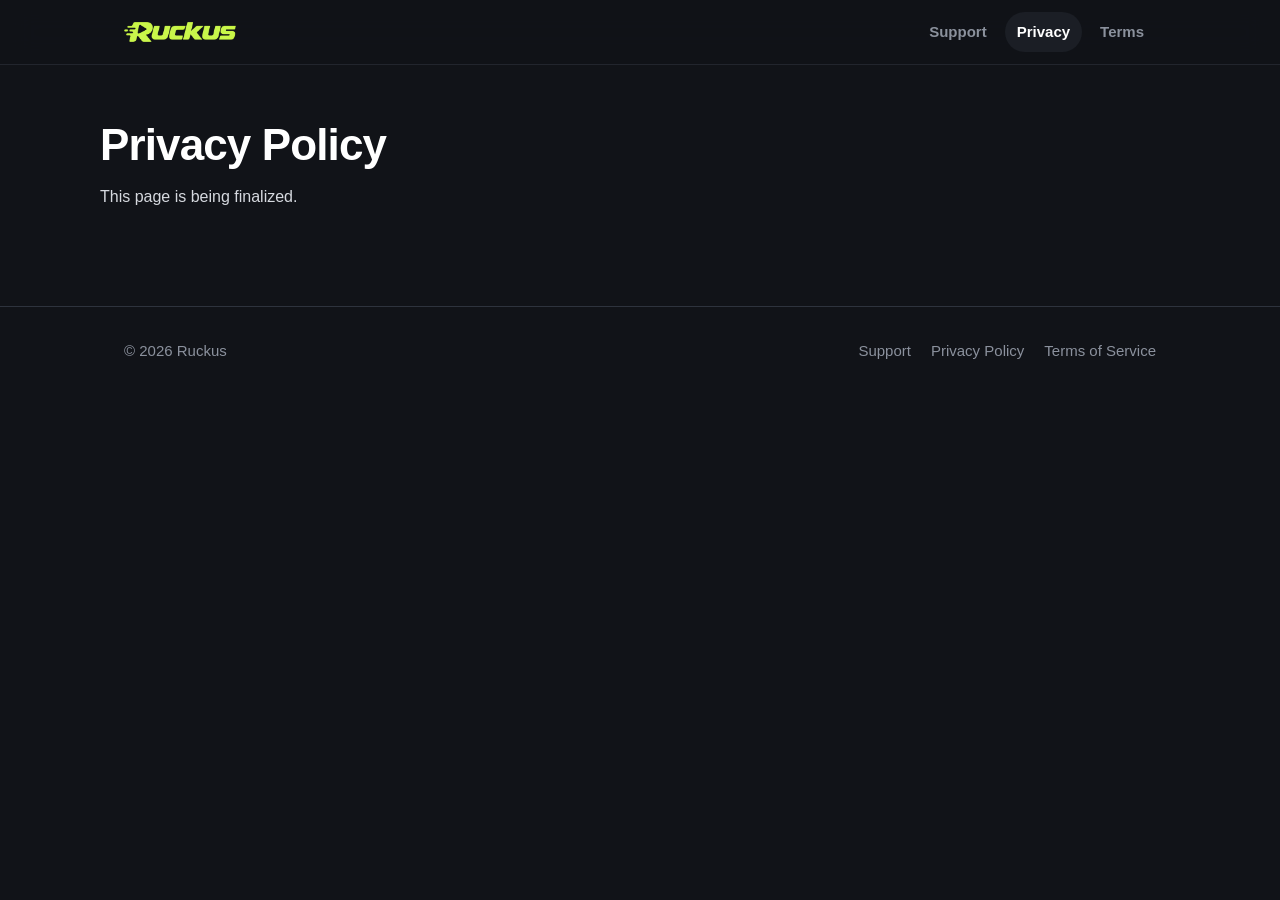
==== privacy/index.html @ 9dc9d4f0 "Ruckus website: home, support, privacy and terms pages Co-Authored-By: Claude Opus 5.5 <noreply@anth" ====
<!doctype html>
<html lang="en">
  <head>
    <meta charset="utf-8" />
    <meta name="viewport" content="width=device-width, initial-scale=1" />
    <title>Privacy Policy | Ruckus</title>
    <meta name="description" content="How Ruckus collects, uses and protects your information." />
    <meta name="theme-color" content="#111318" />
    <link rel="icon" type="image/png" href="/assets/favicon.png" />
    <link rel="apple-touch-icon" href="/assets/icon-180.png" />
    <link rel="stylesheet" href="/assets/site.css" />
  </head>
  <body>
    <header class="site-header">
      <div class="wrap">
        <a class="logo" href="/" aria-label="Ruckus home"><img src="/assets/logo.png" alt="Ruckus" width="112" height="20" /></a>
        <nav class="site-nav" aria-label="Main">
          <a href="/support/">Support</a>
          <a href="/privacy/" aria-current="page">Privacy</a>
          <a href="/terms/">Terms</a>
        </nav>
      </div>
    </header>

    <main class="wrap page">
      <article class="legal narrow">
        <!-- PRIVACY POLICY: generated with Termly. Placeholder blanks (address, email, mail) are
             replaced with the support form; see the website README. -->
        <h1>Privacy Policy</h1>
        <p>This page is being finalized.</p>
        <!-- /PRIVACY POLICY -->
      </article>
    </main>

    <footer class="site-footer">
      <div class="wrap">
        <span>© 2026 Ruckus</span>
        <nav aria-label="Footer">
          <a href="/support/">Support</a>
          <a href="/privacy/">Privacy Policy</a>
          <a href="/terms/">Terms of Service</a>
        </nav>
      </div>
    </footer>
  </body>
</html>
---- assets/site.css ----
/* Ruckus website. Colors match the app (src/constants/theme.ts). */
:root {
  --background: #111318;
  --surface: #1b1e25;
  --surface-raised: #252932;
  --border: #2e333d;
  --text: #ffffff;
  --text-secondary: #8b919d;
  --accent: #b9f46b;
  --on-accent: #111318;
  --danger: #ff7a6b;
  --radius-card: 28px;
  --radius-field: 20px;
  --max: 1080px;
  color-scheme: dark;
}

*,
*::before,
*::after {
  box-sizing: border-box;
}

html {
  -webkit-text-size-adjust: 100%;
}

body {
  margin: 0;
  background: var(--background);
  color: var(--text);
  font-family: -apple-system, BlinkMacSystemFont, "SF Pro Text", "Segoe UI", Roboto, "Helvetica Neue", Arial,
    sans-serif;
  font-size: 17px;
  line-height: 1.55;
  -webkit-font-smoothing: antialiased;
}

a {
  color: var(--accent);
}

img,
video {
  display: block;
  max-width: 100%;
}

.wrap {
  width: 100%;
  max-width: var(--max);
  margin: 0 auto;
  padding: 0 24px;
}

/* Header */
.site-header {
  position: sticky;
  top: 0;
  z-index: 10;
  background: rgba(17, 19, 24, 0.85);
  backdrop-filter: saturate(160%) blur(16px);
  -webkit-backdrop-filter: saturate(160%) blur(16px);
  border-bottom: 1px solid rgba(46, 51, 61, 0.6);
}

.site-header .wrap {
  display: flex;
  align-items: center;
  justify-content: space-between;
  gap: 16px;
  height: 64px;
}

.site-header .logo img {
  width: 112px;
  height: auto;
}

.site-nav {
  display: flex;
  gap: 6px;
}

.site-nav a {
  color: var(--text-secondary);
  text-decoration: none;
  font-size: 15px;
  font-weight: 600;
  padding: 8px 12px;
  border-radius: 999px;
}

.site-nav a:hover,
.site-nav a[aria-current="page"] {
  color: var(--text);
  background: var(--surface);
}

/* Footer */
.site-footer {
  margin-top: 96px;
  border-top: 1px solid var(--border);
  padding: 32px 0 48px;
  color: var(--text-secondary);
  font-size: 15px;
}

.site-footer .wrap {
  display: flex;
  flex-wrap: wrap;
  align-items: center;
  justify-content: space-between;
  gap: 16px;
}

.site-footer nav {
  display: flex;
  flex-wrap: wrap;
  gap: 20px;
}

.site-footer a {
  color: var(--text-secondary);
  text-decoration: none;
}

.site-footer a:hover {
  color: var(--text);
}

/* Type */
h1,
h2,
h3 {
  line-height: 1.1;
  letter-spacing: -0.02em;
  margin: 0;
}

h1 {
  font-size: clamp(40px, 7vw, 72px);
  font-weight: 800;
}

h2 {
  font-size: clamp(28px, 4vw, 36px);
  font-weight: 800;
}

h3 {
  font-size: 19px;
  font-weight: 700;
}

.muted {
  color: var(--text-secondary);
}

.eyebrow {
  color: var(--accent);
  font-size: 13px;
  font-weight: 700;
  letter-spacing: 0.12em;
  text-transform: uppercase;
}

/* Buttons */
.button {
  display: inline-flex;
  align-items: center;
  justify-content: center;
  gap: 10px;
  min-height: 56px;
  padding: 0 28px;
  border: 0;
  border-radius: 999px;
  background: var(--accent);
  color: var(--on-accent);
  font: inherit;
  font-weight: 700;
  text-decoration: none;
  cursor: pointer;
}

.button:hover {
  filter: brightness(1.05);
}

.button:disabled {
  background: var(--surface-raised);
  color: var(--text-secondary);
  cursor: default;
}

.button.secondary {
  background: var(--surface-raised);
  color: var(--text);
}

/* Home */
.hero {
  display: grid;
  grid-template-columns: 1.1fr 0.9fr;
  align-items: center;
  gap: 48px;
  padding: 72px 0 32px;
}

.hero p.lede {
  font-size: 20px;
  margin: 20px 0 32px;
  max-width: 30ch;
}

.hero .actions {
  display: flex;
  flex-wrap: wrap;
  align-items: center;
  gap: 12px;
}

.badge {
  display: inline-flex;
  align-items: center;
  gap: 8px;
  padding: 10px 16px;
  border-radius: 999px;
  background: var(--surface);
  border: 1px solid var(--border);
  color: var(--text-secondary);
  font-size: 15px;
  font-weight: 600;
}

.badge .dot {
  width: 8px;
  height: 8px;
  border-radius: 50%;
  background: var(--accent);
}

.phone {
  justify-self: center;
  width: min(320px, 80vw);
  aspect-ratio: 9 / 16;
  border-radius: 40px;
  overflow: hidden;
  border: 6px solid var(--surface-raised);
  background: var(--surface);
  box-shadow: 0 40px 120px rgba(185, 244, 107, 0.12);
}

.phone video {
  width: 100%;
  height: 100%;
  object-fit: cover;
}

.steps {
  display: grid;
  grid-template-columns: repeat(3, 1fr);
  gap: 16px;
  margin-top: 64px;
}

.card {
  background: var(--surface);
  border: 1px solid var(--border);
  border-radius: var(--radius-card);
  padding: 28px;
}

.card .num {
  display: inline-grid;
  place-items: center;
  width: 36px;
  height: 36px;
  margin-bottom: 16px;
  border-radius: 50%;
  background: var(--accent);
  color: var(--on-accent);
  font-weight: 800;
}

.card p {
  margin: 8px 0 0;
}

/* Inner pages */
.page {
  padding: 56px 0 0;
}

.page-head {
  max-width: 720px;
  margin-bottom: 40px;
}

.page-head p {
  margin: 16px 0 0;
}

.narrow {
  max-width: 760px;
}

/* Support */
.support-grid {
  display: grid;
  grid-template-columns: 1fr 1fr;
  gap: 24px;
  align-items: start;
}

.form {
  display: grid;
  gap: 16px;
}

.field {
  display: grid;
  gap: 8px;
}

.field label {
  font-size: 15px;
  font-weight: 600;
}

.field .hint {
  font-weight: 400;
  color: var(--text-secondary);
}

.field input,
.field select,
.field textarea {
  width: 100%;
  padding: 14px 16px;
  border: 1px solid var(--border);
  border-radius: 14px;
  background: var(--background);
  color: var(--text);
  font: inherit;
}

.field textarea {
  min-height: 160px;
  resize: vertical;
}

.field input:focus,
.field select:focus,
.field textarea:focus {
  outline: 2px solid var(--accent);
  outline-offset: 1px;
  border-color: transparent;
}

.hidden-field {
  position: absolute;
  left: -10000px;
  width: 1px;
  height: 1px;
  overflow: hidden;
}

.notice {
  padding: 14px 16px;
  border-radius: 14px;
  font-size: 15px;
}

.notice.success {
  background: rgba(185, 244, 107, 0.12);
  color: var(--accent);
}

.notice.error {
  background: rgba(255, 122, 107, 0.12);
  color: var(--danger);
}

.faq details {
  border-bottom: 1px solid var(--border);
  padding: 18px 0;
}

.faq details:first-of-type {
  padding-top: 0;
}

.faq summary {
  cursor: pointer;
  font-weight: 700;
  list-style: none;
}

.faq summary::-webkit-details-marker {
  display: none;
}

.faq summary::after {
  content: "+";
  float: right;
  color: var(--text-secondary);
  font-weight: 400;
}

.faq details[open] summary::after {
  content: "–";
}

.faq details p {
  margin: 10px 0 0;
  color: var(--text-secondary);
}

/* Legal documents (Termly text). Override its inline styles to match the site. */
.legal {
  color: #d6d9df;
  font-size: 16px;
}

.legal * {
  color: inherit !important;
  background: transparent !important;
  font-family: inherit !important;
  max-width: 100%;
}

.legal h1,
.legal h2,
.legal h3,
.legal strong,
.legal b {
  color: var(--text) !important;
}

.legal h1 {
  font-size: clamp(32px, 5vw, 44px);
}

.legal h2 {
  font-size: 22px;
  margin: 40px 0 12px;
}

.legal h3 {
  font-size: 18px;
  margin: 28px 0 8px;
}

.legal a {
  color: var(--accent) !important;
  word-break: break-word;
}

.legal table {
  width: 100%;
  border-collapse: collapse;
  display: block;
  overflow-x: auto;
}

.legal td,
.legal th {
  border: 1px solid var(--border) !important;
  padding: 10px;
  vertical-align: top;
}

/* Small screens */
@media (max-width: 820px) {
  .hero {
    grid-template-columns: 1fr;
    padding-top: 40px;
    text-align: left;
  }

  .steps,
  .support-grid {
    grid-template-columns: 1fr;
  }
}

@media (max-width: 480px) {
  .wrap {
    padding: 0 16px;
  }

  .site-nav a {
    padding: 8px 8px;
    font-size: 14px;
  }

  .site-header .logo img {
    width: 92px;
  }

  .card {
    padding: 22px;
  }
}
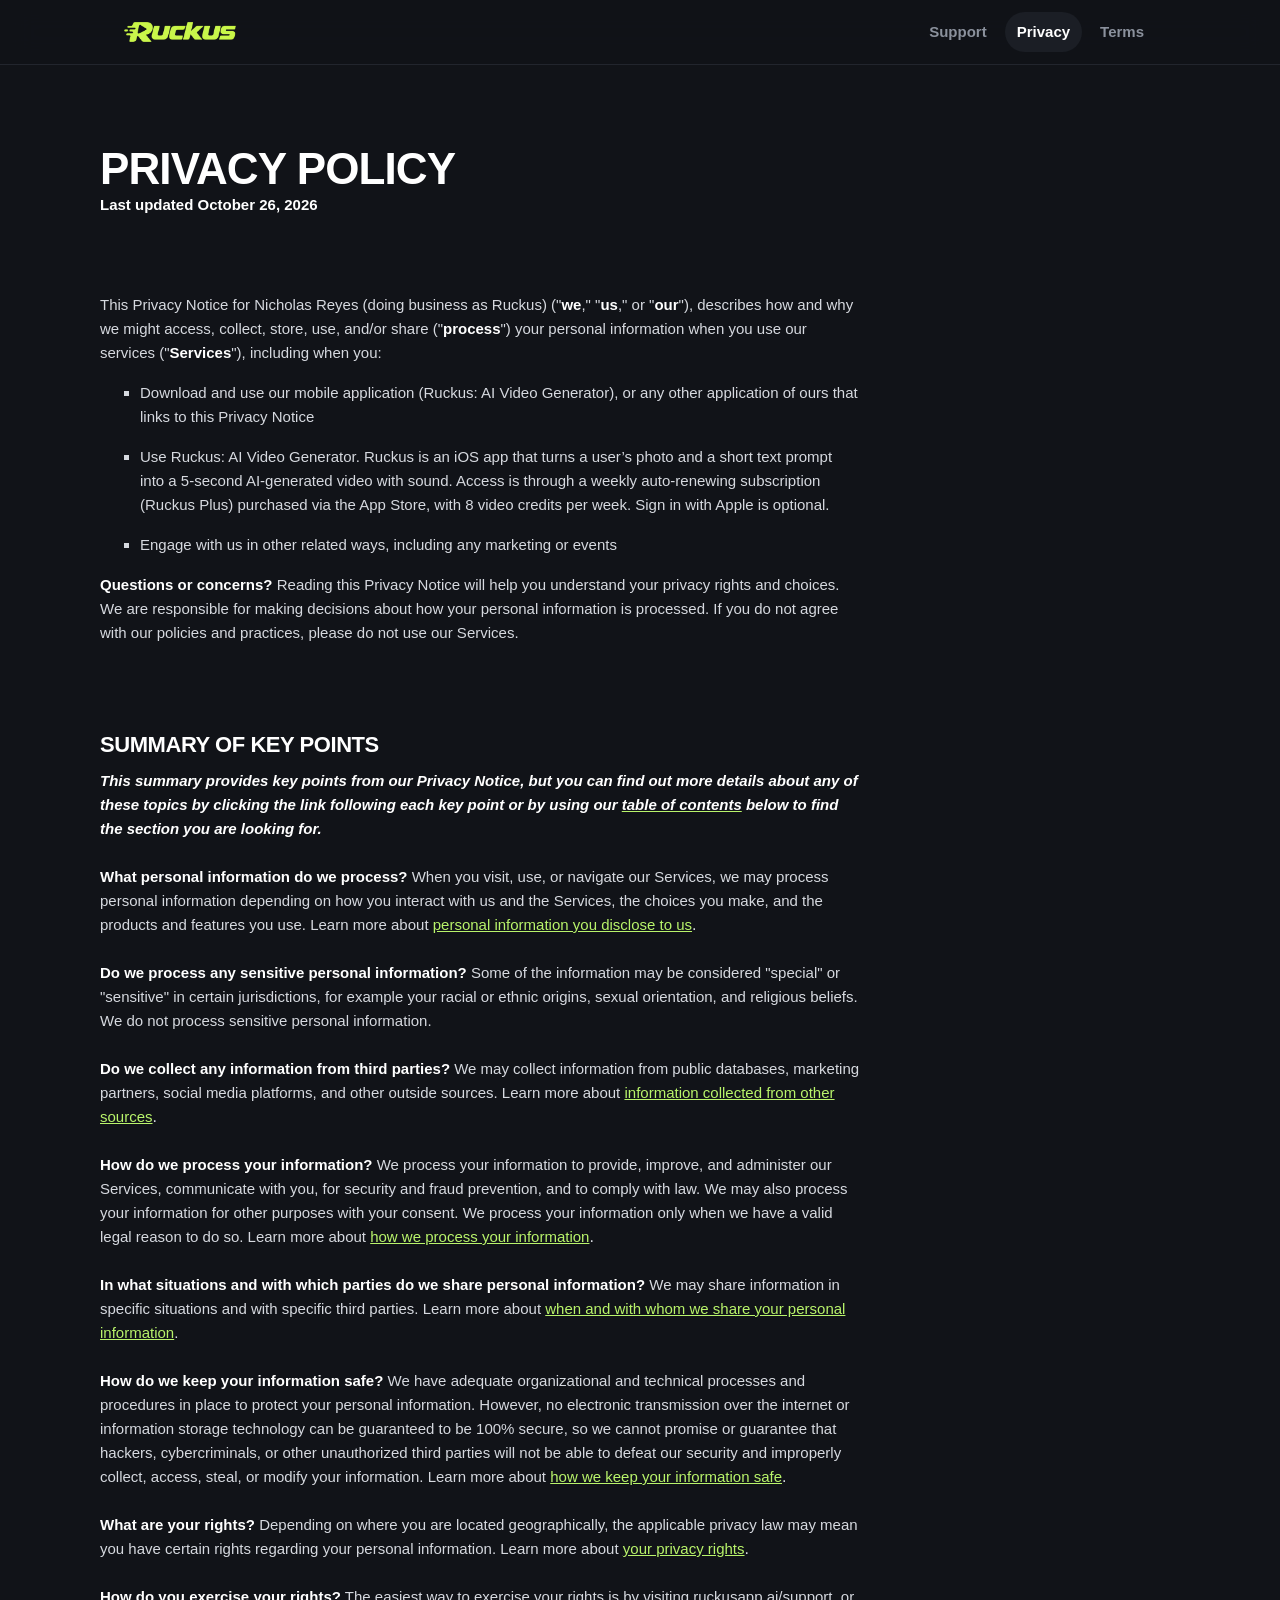
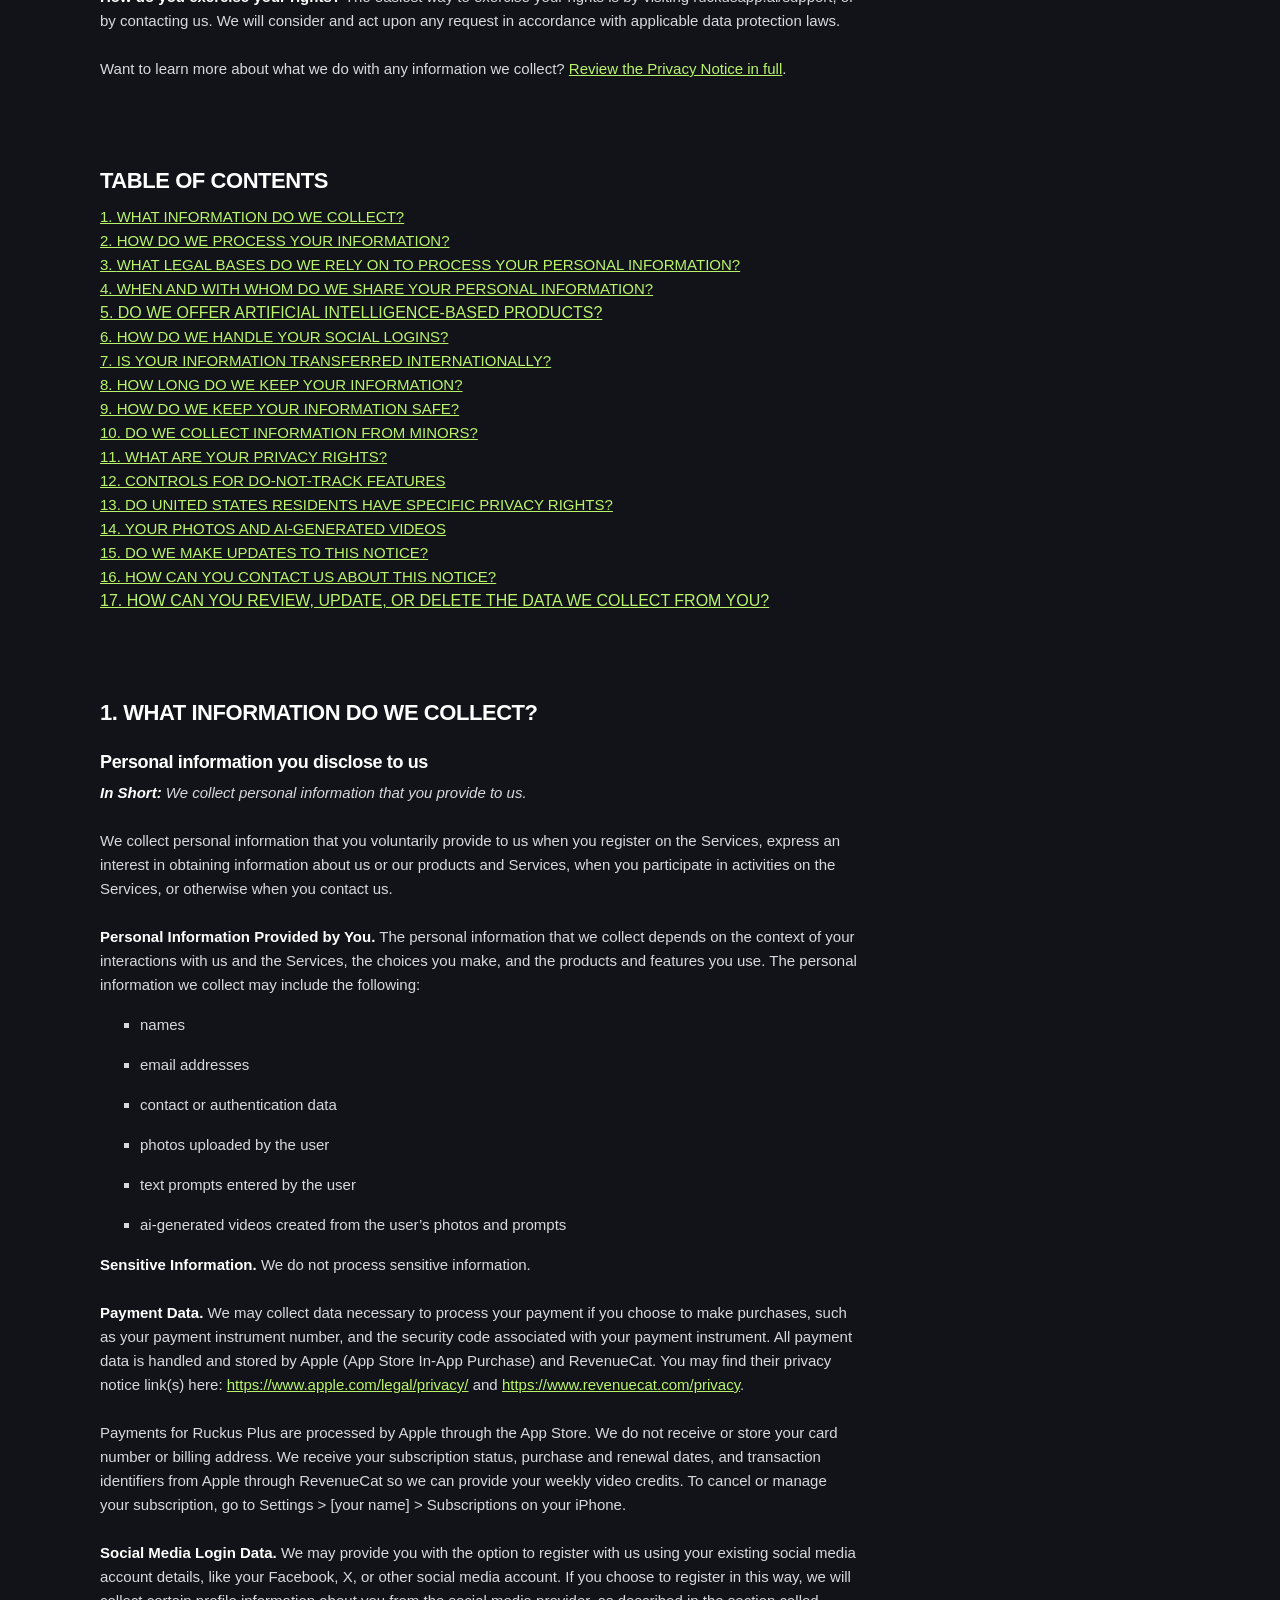
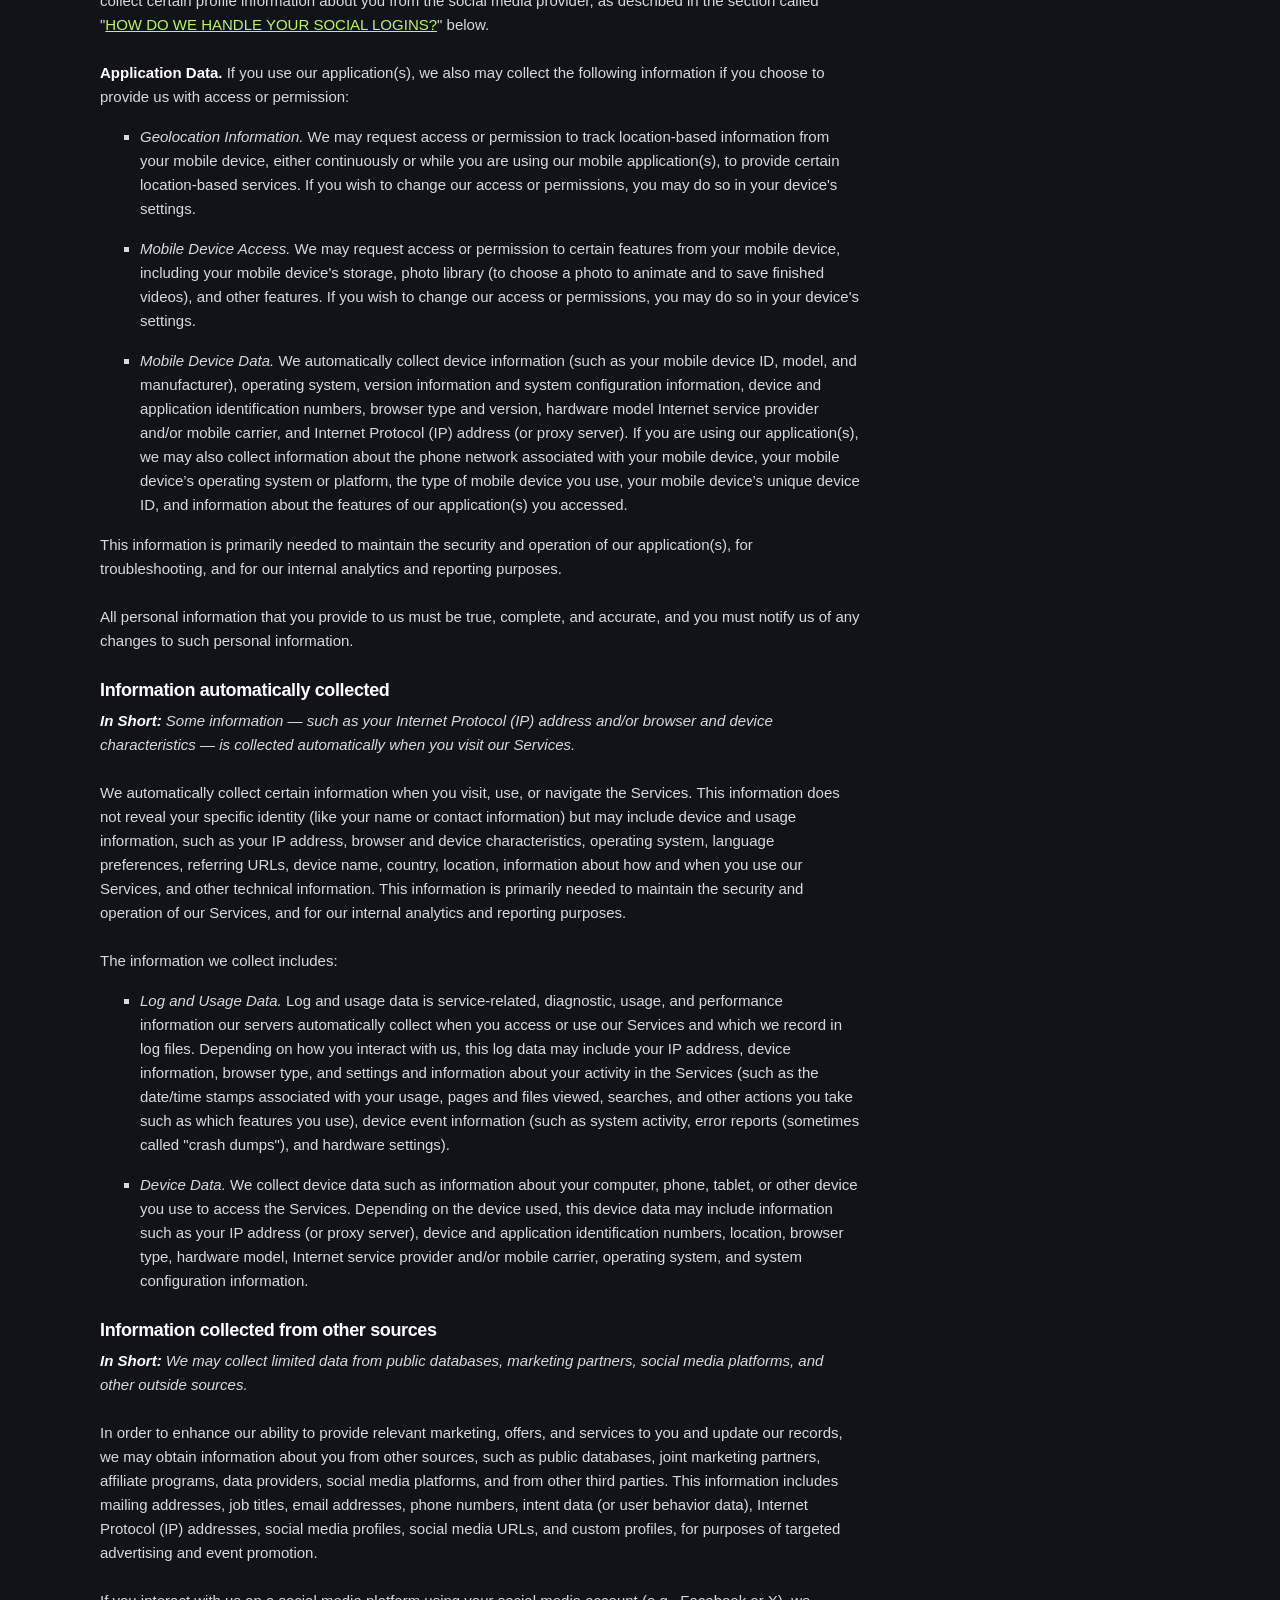
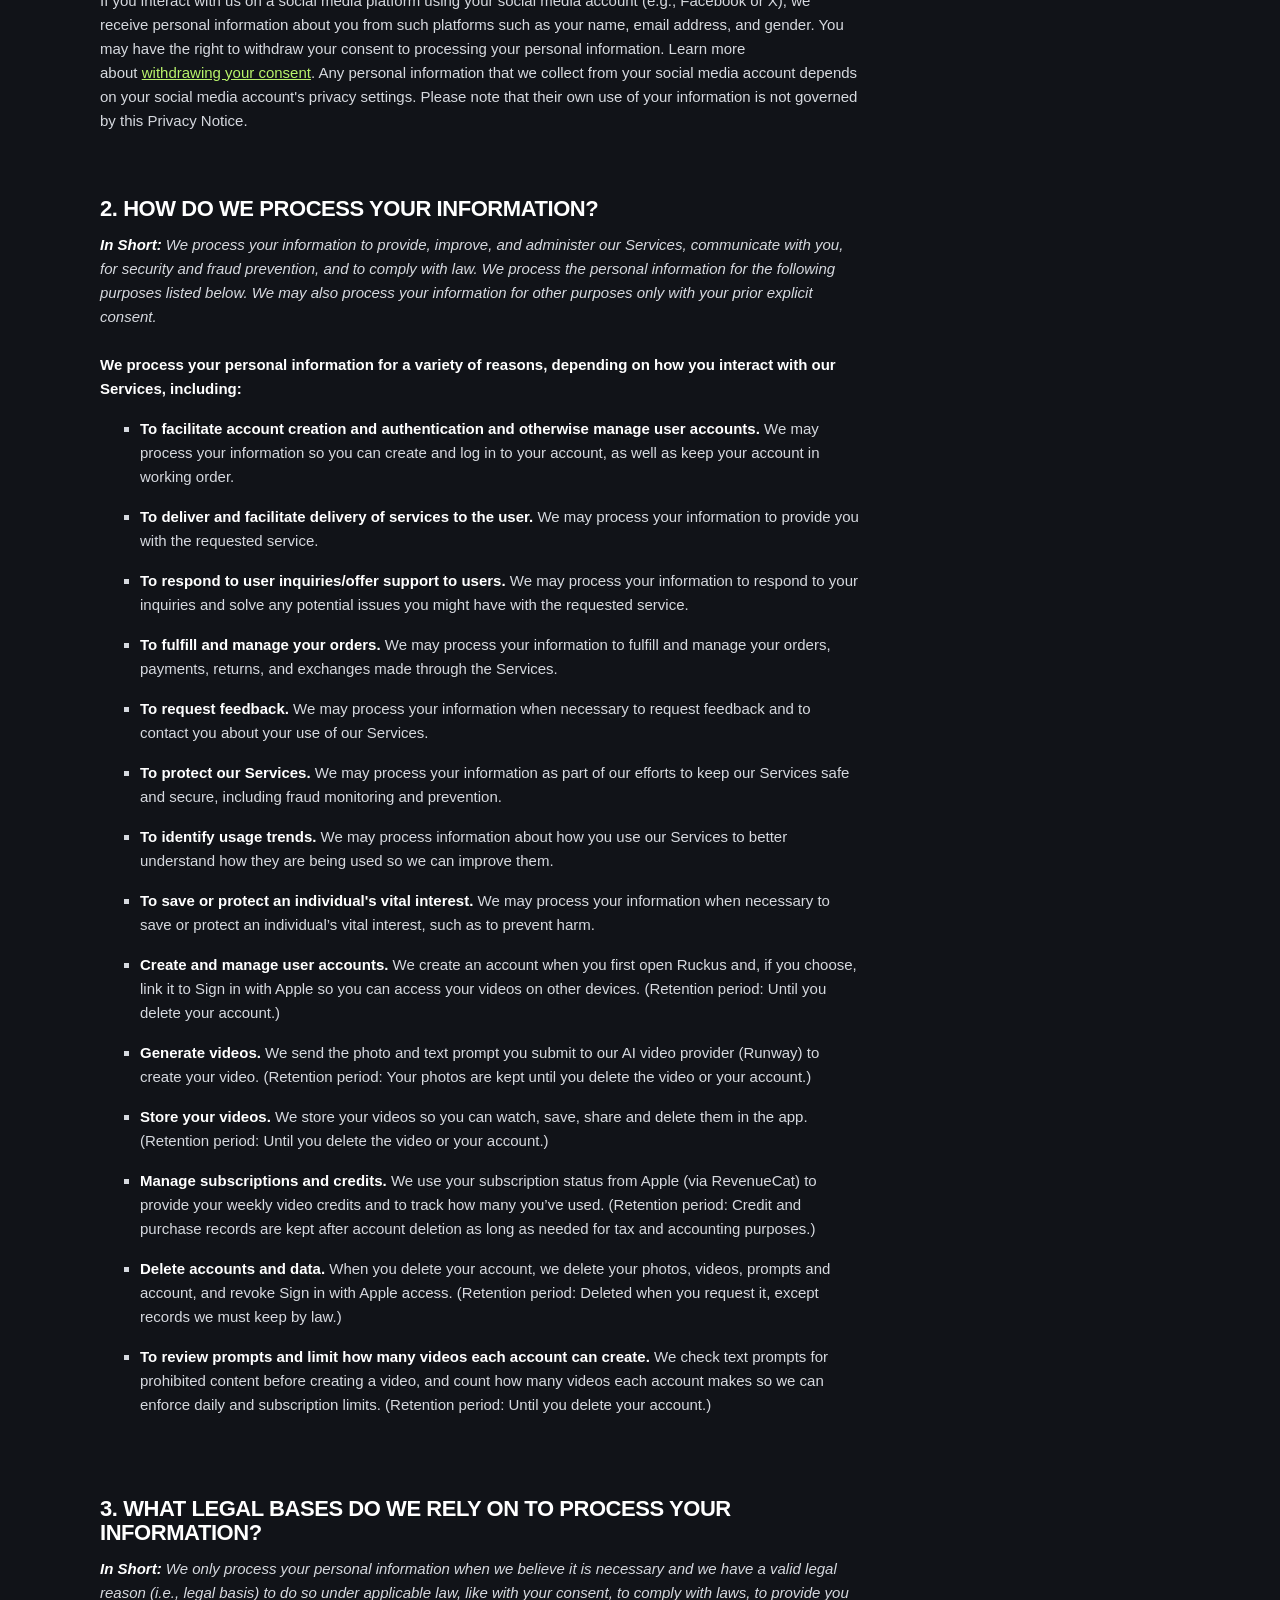
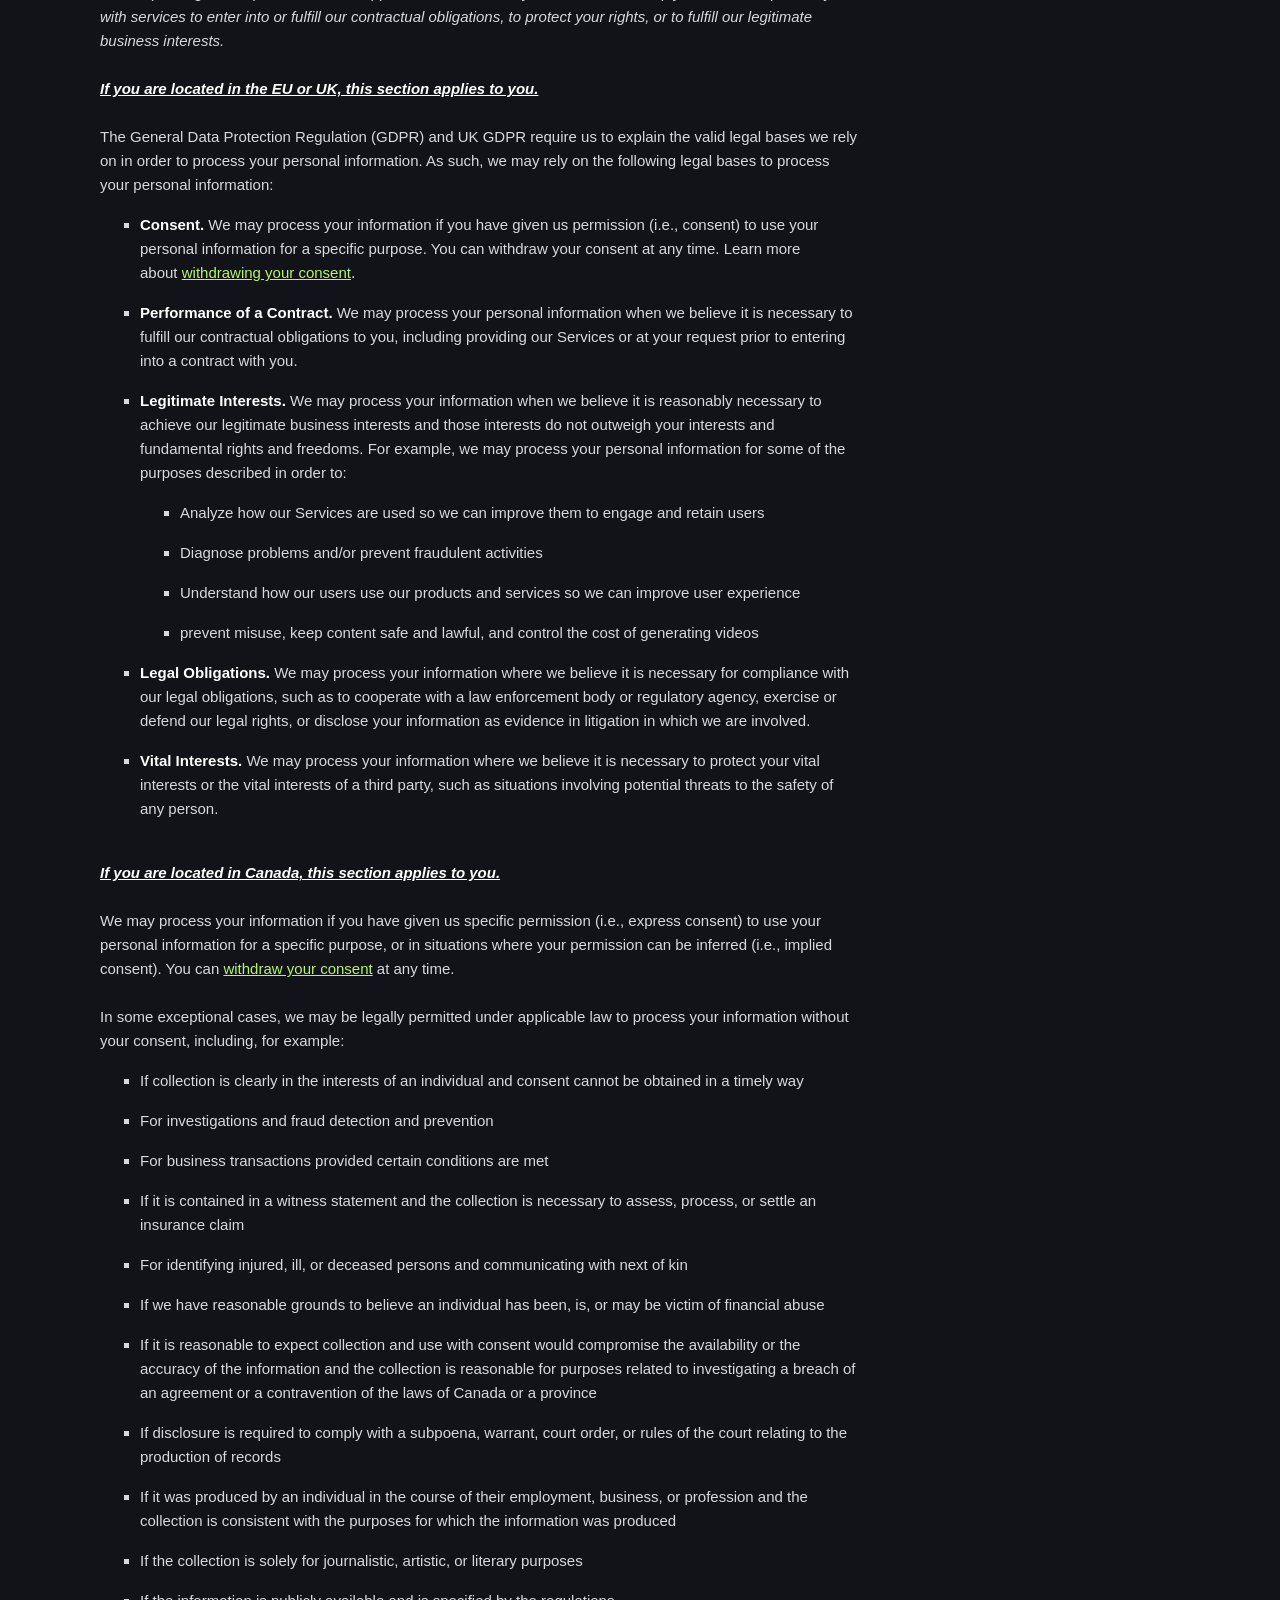
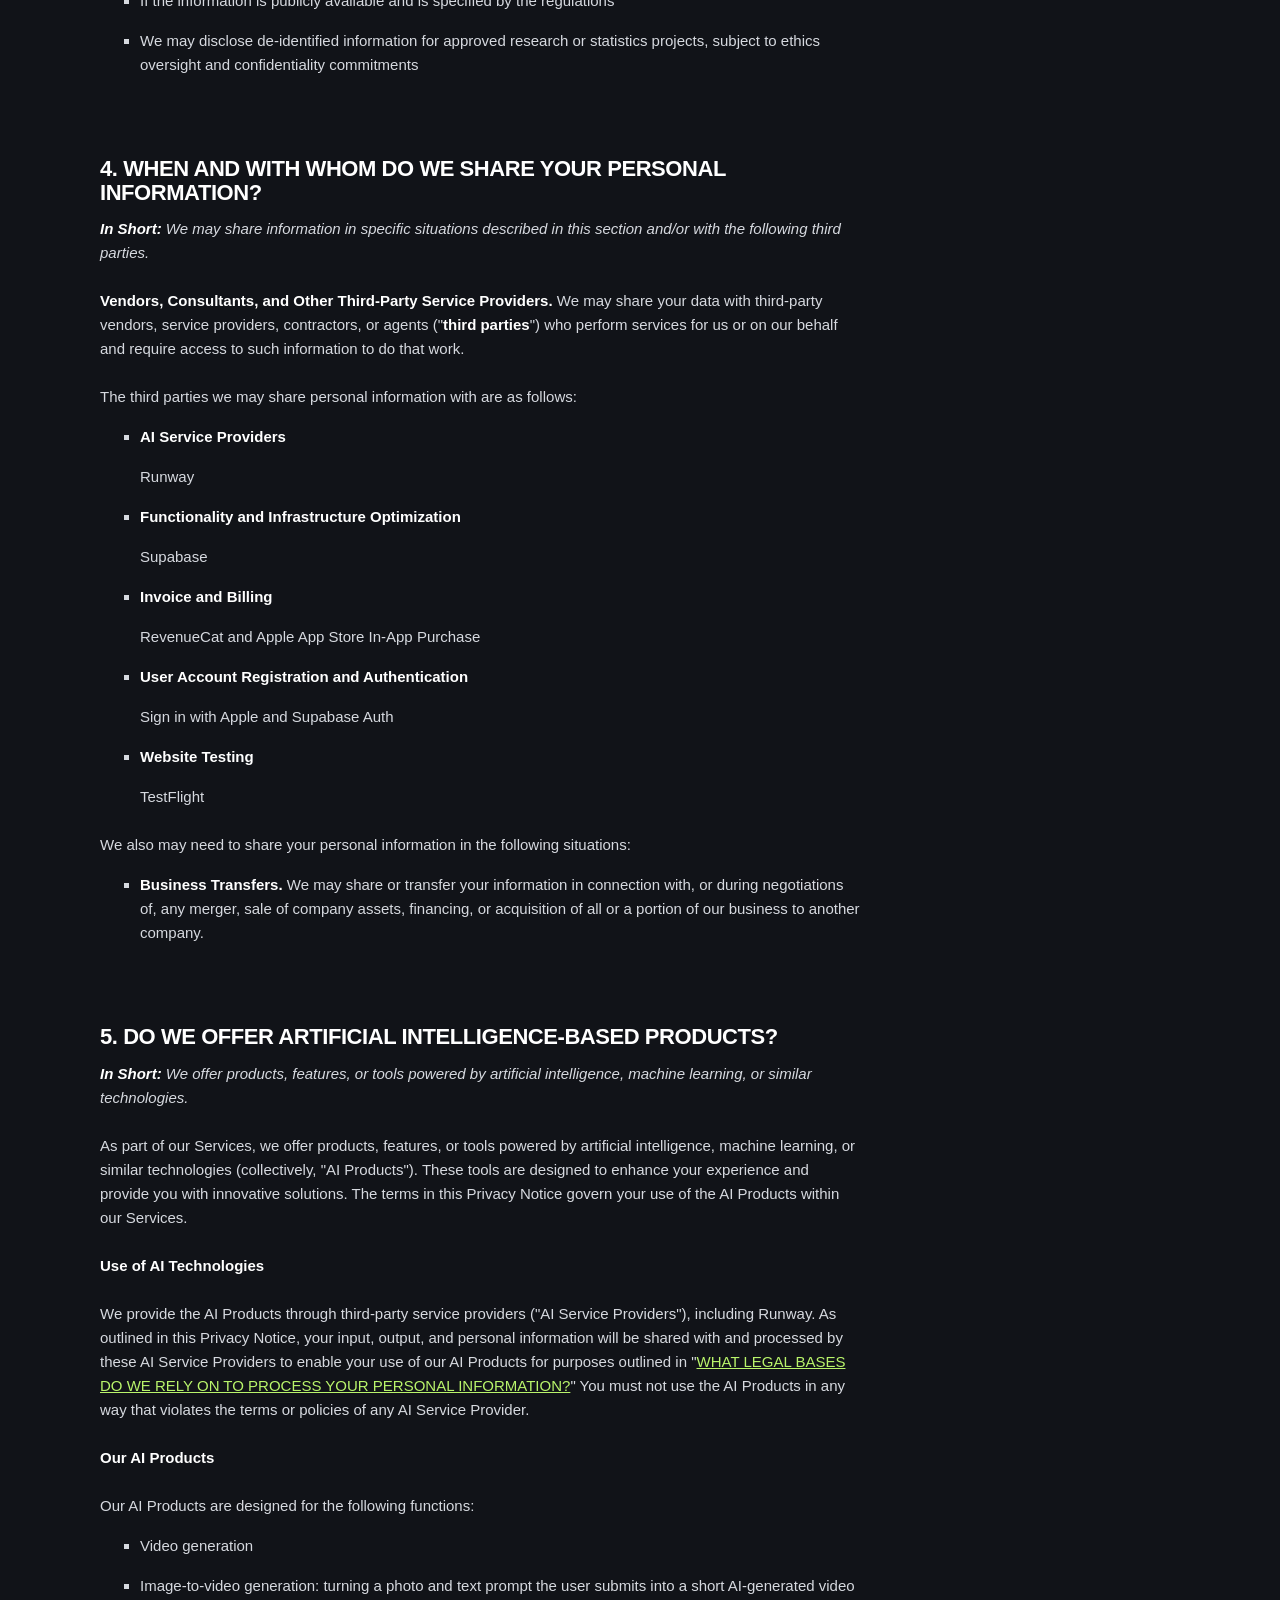
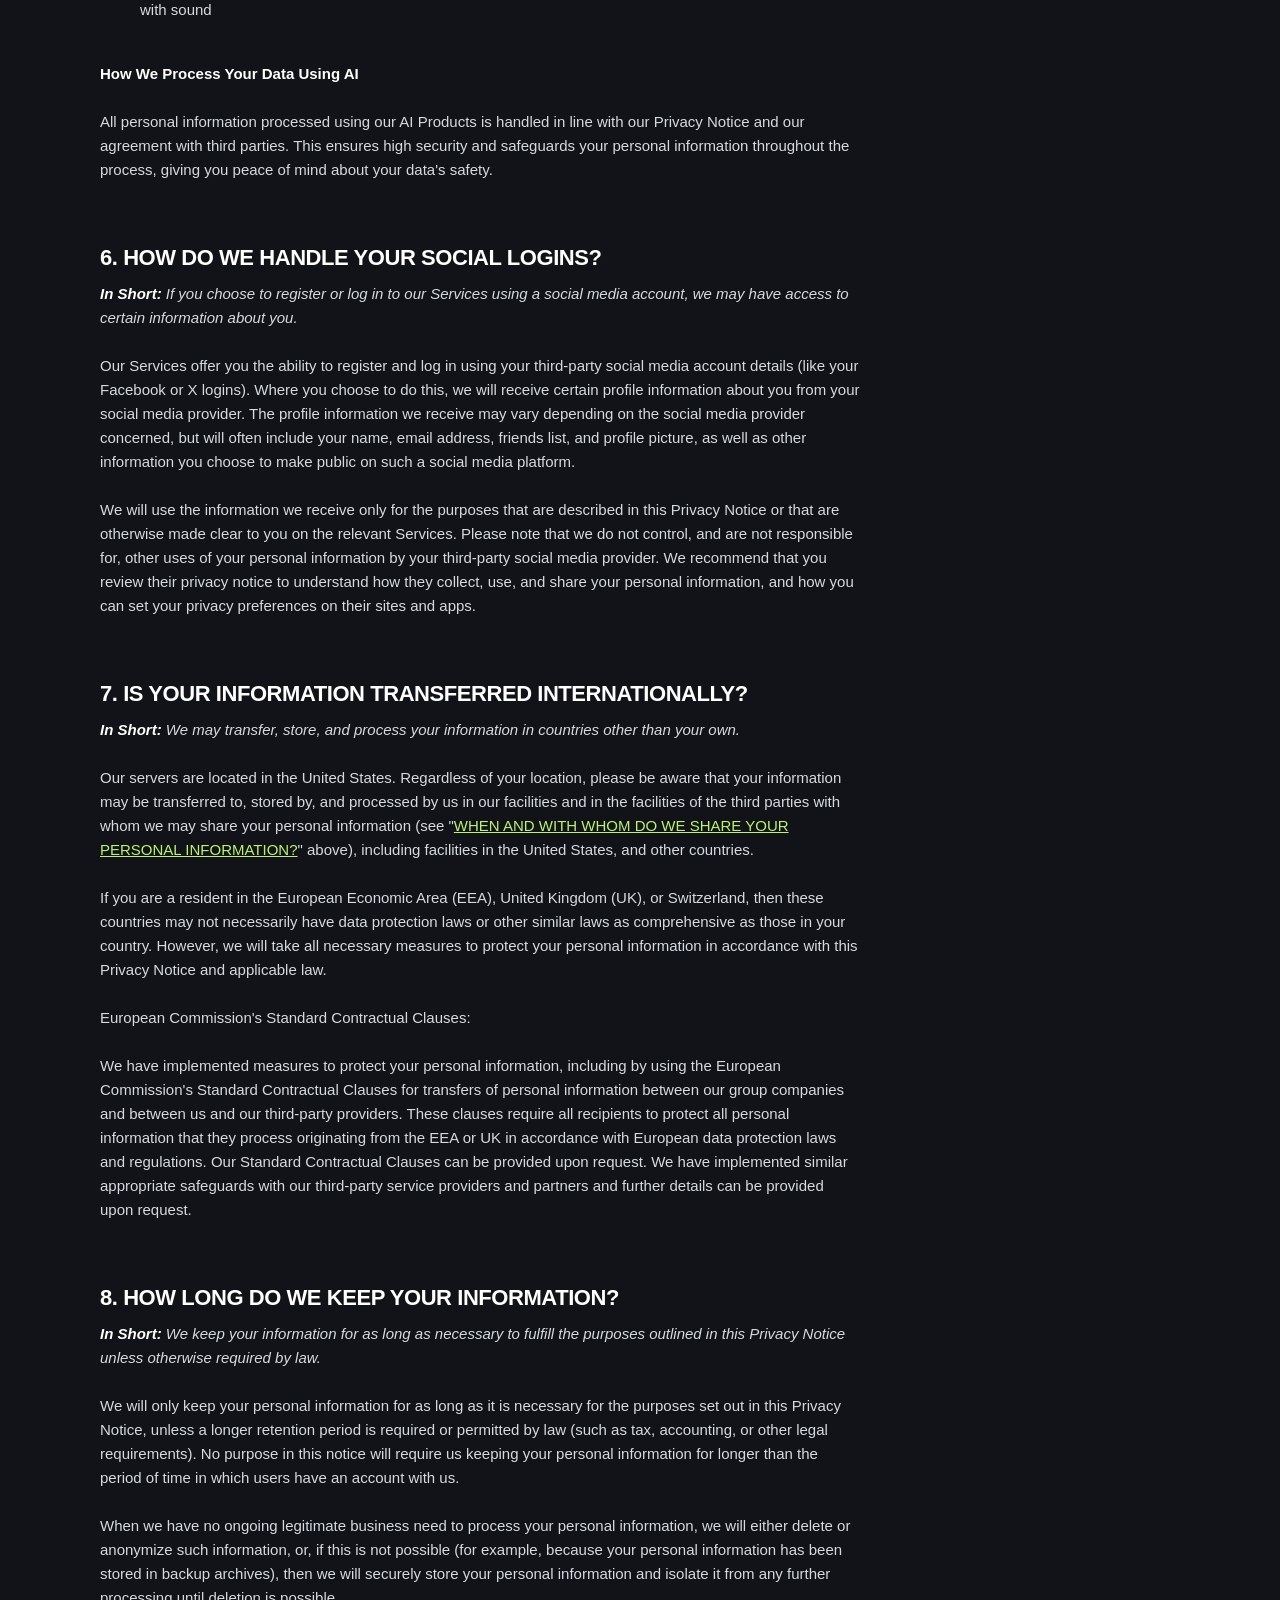
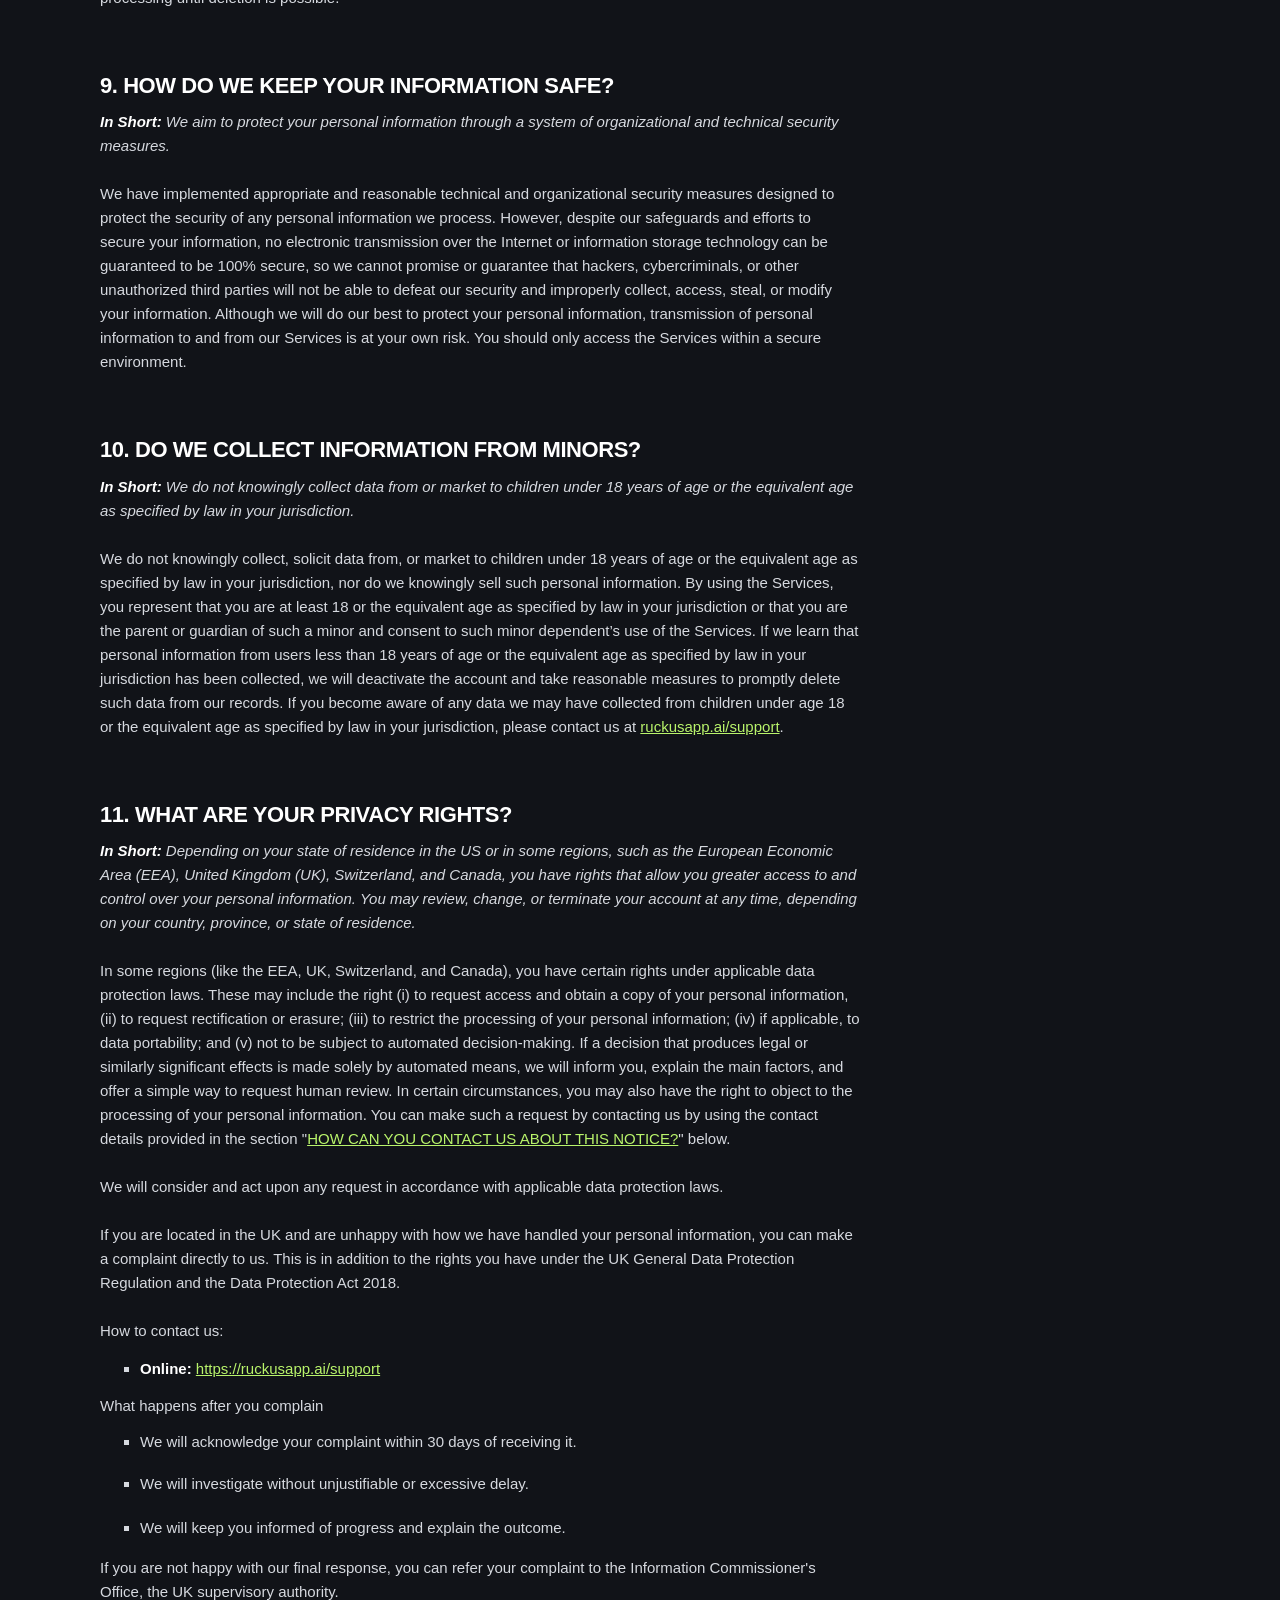
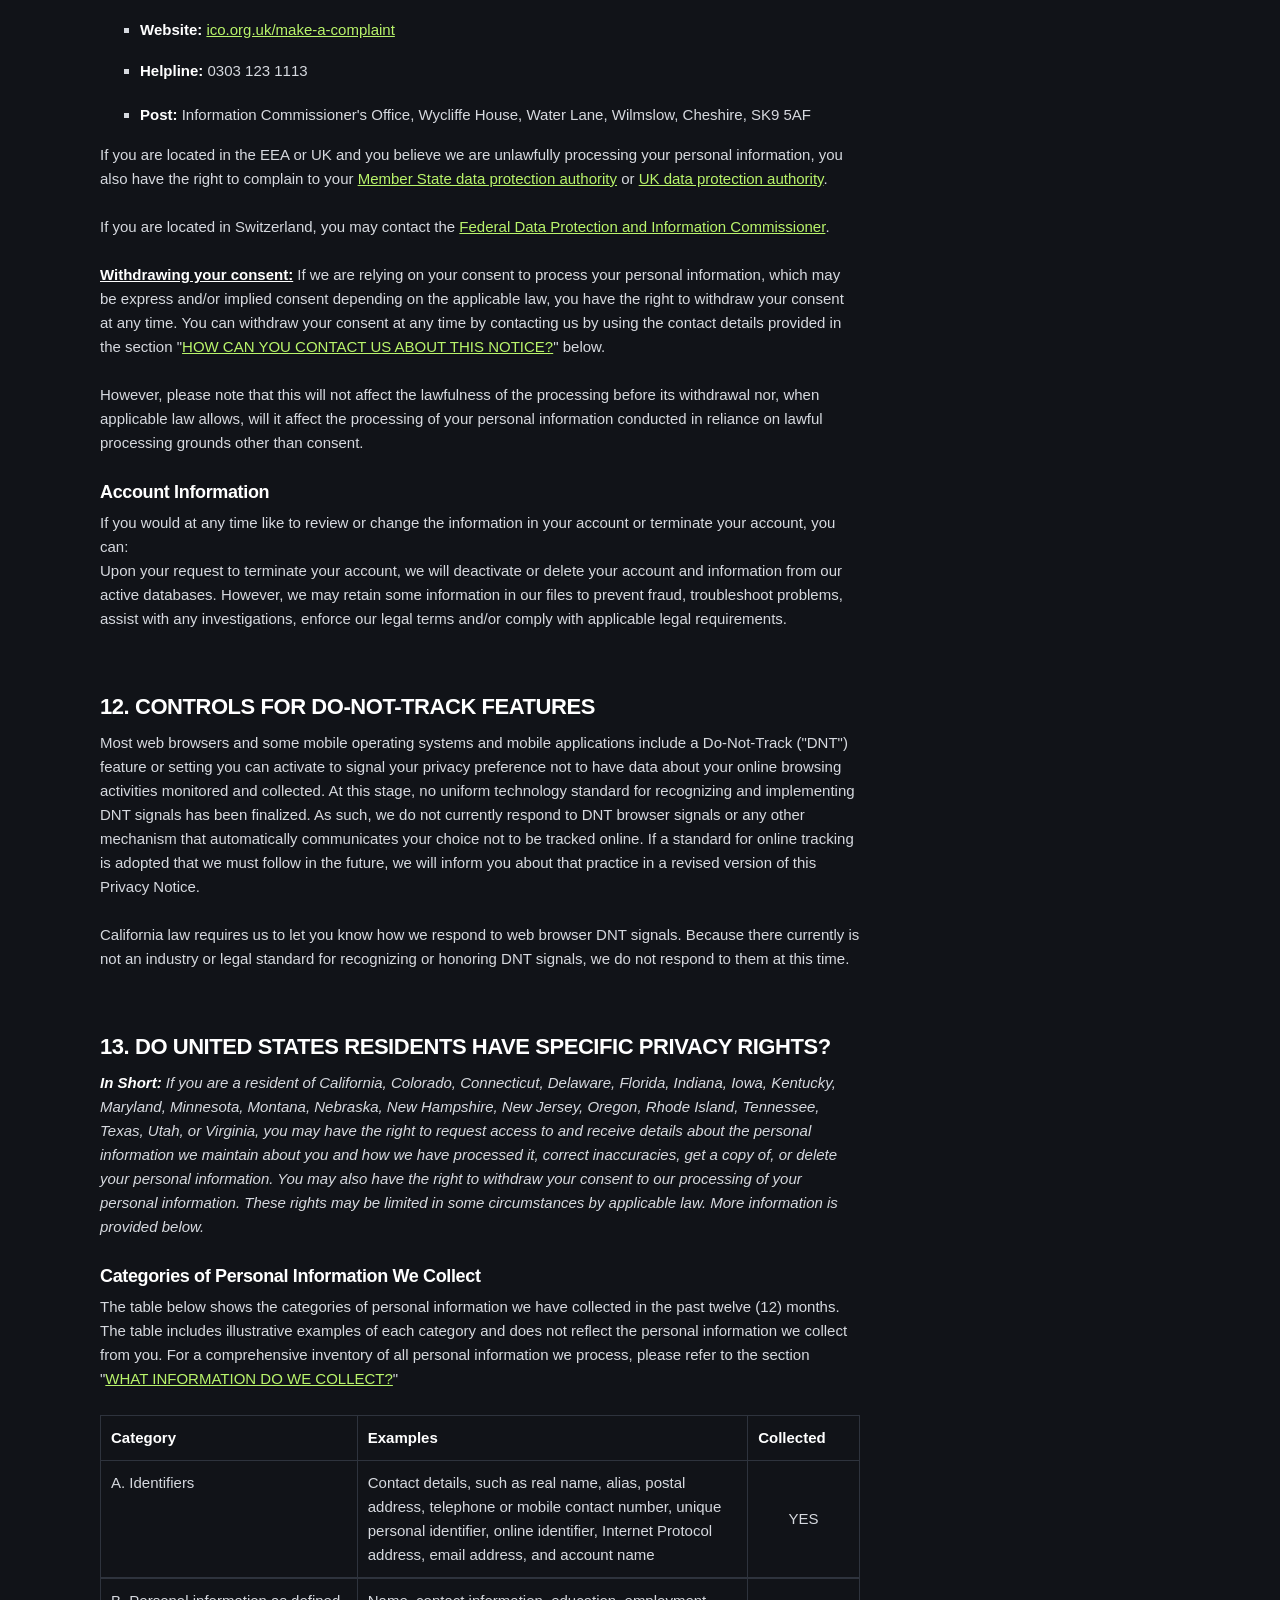
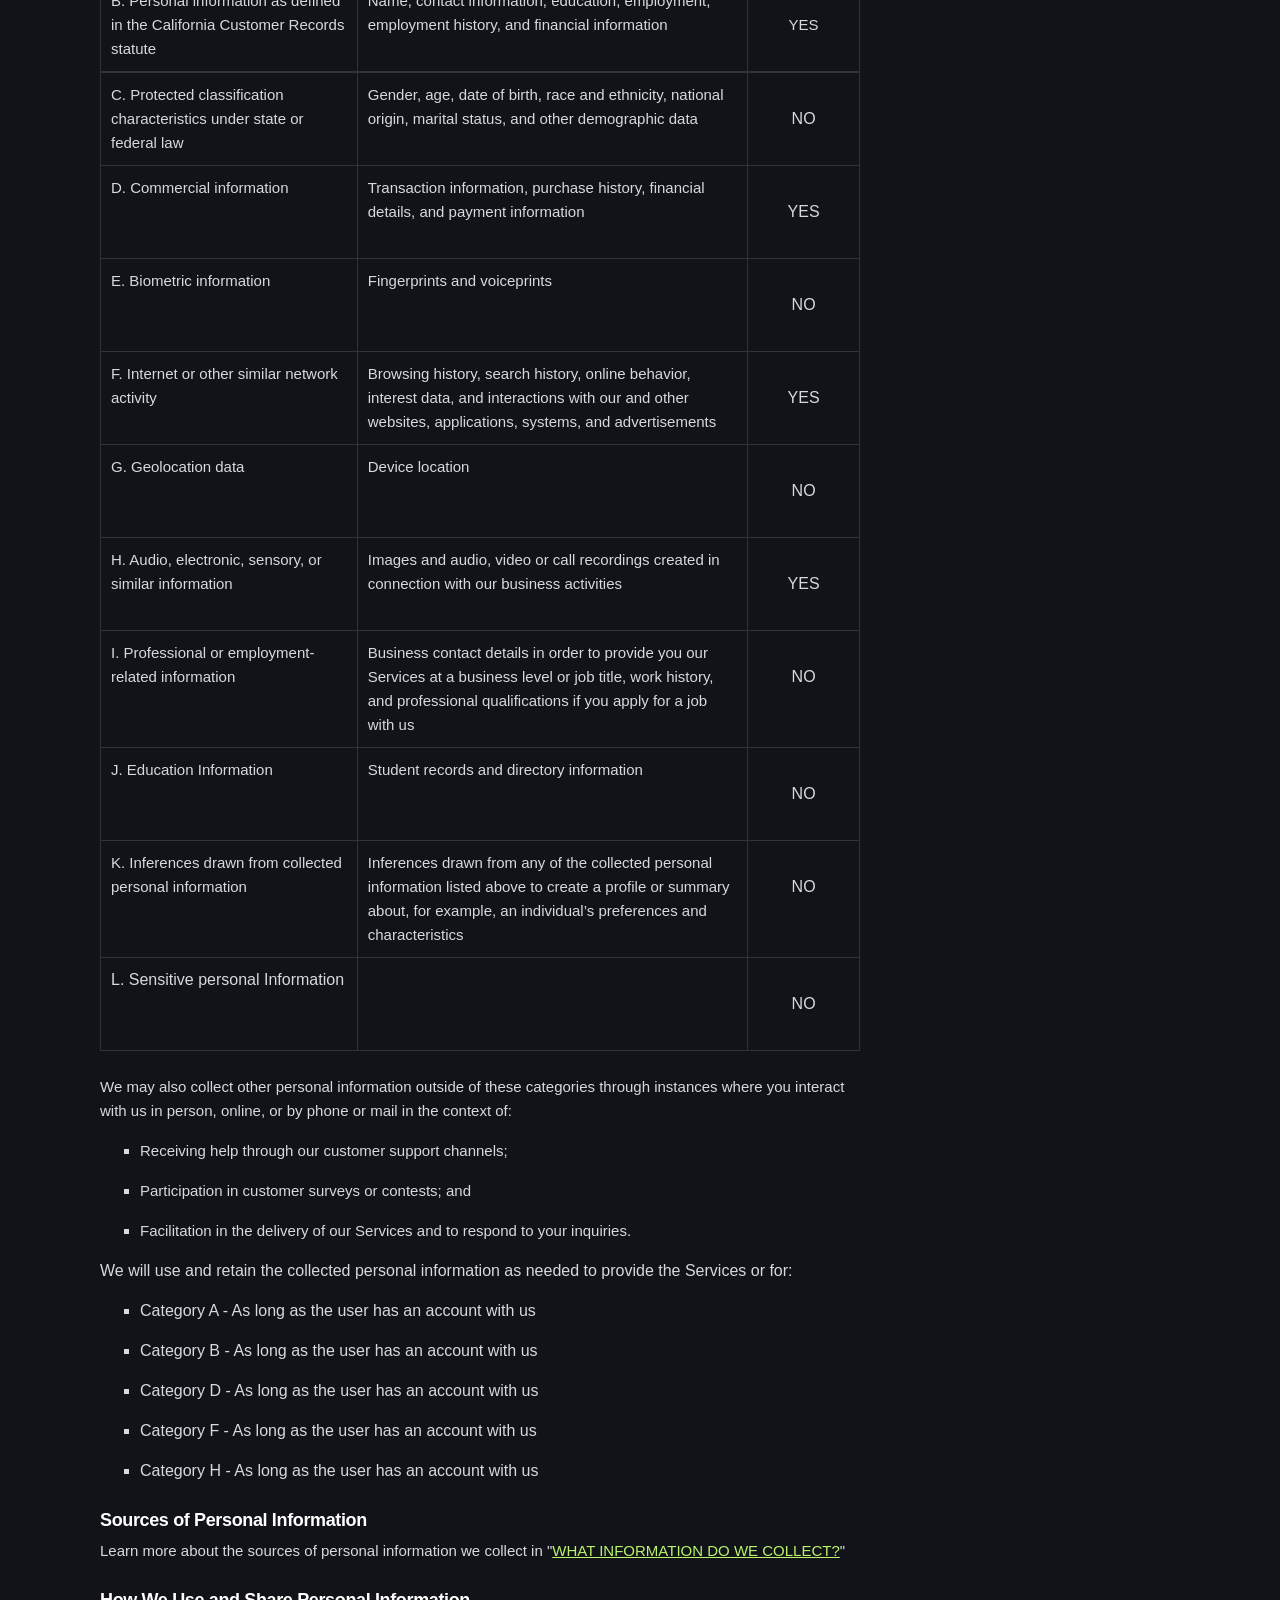
==== commit 38719856: "Add the Privacy Policy and Terms of Service Termly's exports, without the editor starter code, style" ====
--- a/privacy/index.html
+++ b/privacy/index.html
@@ -26,8 +26,14 @@
       <article class="legal narrow">
         <!-- PRIVACY POLICY: generated with Termly. Placeholder blanks (address, email, mail) are
              replaced with the support form; see the website README. -->
-        <h1>Privacy Policy</h1>
-        <p>This page is being finalized.</p>
+<div data-custom-class="body">
+      <div><strong><span style="font-size: 26px;"><span data-custom-class="title"><bdt class="block-component"></bdt><bdt class="question"><h1>PRIVACY POLICY</h1></bdt><bdt class="statement-end-if-in-editor"></bdt></span></span></strong></div><div><span style="color: rgb(127, 127, 127);"><strong><span style="font-size: 15px;"><span data-custom-class="subtitle">Last updated <bdt class="question">October 26, 2026</bdt></span></span></strong></span></div><div><br></div><div><br></div><div><br></div><div style="line-height: 1.5;"><span style="color: rgb(127, 127, 127);"><span style="color: rgb(89, 89, 89); font-size: 15px;"><span data-custom-class="body_text">This Privacy Notice for <bdt class="question noTranslate">Nicholas Reyes</bdt><bdt class="block-component"> (doing business as <bdt class="question noTranslate">Ruckus</bdt>)<bdt class="statement-end-if-in-editor"></bdt></bdt> (<bdt class="block-component"></bdt>"<strong>we</strong>," "<strong>us</strong>," or "<strong>our</strong>"<bdt class="statement-end-if-in-editor"></bdt></span><span data-custom-class="body_text">), describes how and why we might access, collect, store, use, and/or share (<bdt class="block-component"></bdt>"<strong>process</strong>"<bdt class="statement-end-if-in-editor"></bdt>) your personal information when you use our services (<bdt class="block-component"></bdt>"<strong>Services</strong>"<bdt class="statement-end-if-in-editor"></bdt>), including when you:</span></span></span><span style="font-size: 15px;"><span style="color: rgb(127, 127, 127);"><span data-custom-class="body_text"><span style="color: rgb(89, 89, 89);"><span data-custom-class="body_text"><bdt class="block-component"></bdt></span></span></span></span></span></span></span></span></li></ul><div><bdt class="block-component"><span style="font-size: 15px;"><span style="font-size: 15px;"><span style="color: rgb(127, 127, 127);"><span data-custom-class="body_text"><span style="color: rgb(89, 89, 89);"><span data-custom-class="body_text"><bdt class="block-component"></bdt></span></span></span></span></span></span></bdt></div><ul><li data-custom-class="body_text" style="line-height: 1.5;"><span style="font-size: 15px; color: rgb(89, 89, 89);"><span style="font-size: 15px; color: rgb(89, 89, 89);"><span data-custom-class="body_text">Download and use<bdt class="block-component"></bdt> our mobile application<bdt class="block-component"></bdt> (<bdt class="question noTranslate">Ruckus: AI Video Generator)<span style="font-size: 15px; color: rgb(89, 89, 89);"><span style="font-size: 15px; color: rgb(89, 89, 89);"><span data-custom-class="body_text"><span style="font-size: 15px;"><span style="color: rgb(89, 89, 89);"><span data-custom-class="body_text"><span style="font-size: 15px;"><span style="color: rgb(89, 89, 89);"><bdt class="statement-end-if-in-editor">,</bdt></span></span></span></span></span></span></span></span></bdt></span><span data-custom-class="body_text"><span style="font-size: 15px;"><span style="color: rgb(89, 89, 89);"><span data-custom-class="body_text"><span style="font-size: 15px;"><span style="color: rgb(89, 89, 89);"><bdt class="statement-end-if-in-editor"><bdt class="block-component"> or any other application of ours that links to this Privacy Notice</bdt></bdt></span></span></span></span></span></span></span></span></li></ul><div style="line-height: 1.5;"><bdt class="block-component"><span style="font-size: 15px;"></span></bdt></div><ul><li data-custom-class="body_text" style="line-height: 1.5;"><span style="font-size: 15px;">Use <bdt class="question noTranslate">Ruckus: AI Video Generator</bdt>. <bdt class="question">Ruckus is an iOS app that turns a user’s photo and a short text prompt into a 5-second AI-generated video with sound. Access is through a weekly auto-renewing subscription (Ruckus Plus) purchased via the App Store, with 8 video credits per week. Sign in with Apple is optional.</bdt></span><bdt class="statement-end-if-in-editor"><span style="font-size: 15px;"></span></bdt></li></ul><div style="line-height: 1.5;"><span style="font-size: 15px;"><span style="color: rgb(127, 127, 127);"><span data-custom-class="body_text"><span style="color: rgb(89, 89, 89);"><span data-custom-class="body_text"><bdt class="block-component"></bdt></span></span></span></span></span></div><ul><li data-custom-class="body_text" style="line-height: 1.5;"><span style="font-size: 15px; color: rgb(89, 89, 89);"><span style="font-size: 15px; color: rgb(89, 89, 89);"><span data-custom-class="body_text">Engage with us in other related ways, including any marketing or events<span style="font-size: 15px;"><span style="color: rgb(89, 89, 89);"><span data-custom-class="body_text"><span style="font-size: 15px;"><span style="color: rgb(89, 89, 89);"><bdt class="statement-end-if-in-editor"></bdt></span></span></span></span></span></span></span></span></li></ul><div style="line-height: 1.5;"><span style="font-size: 15px;"><span style="color: rgb(127, 127, 127);"><span data-custom-class="body_text"><strong>Questions or concerns?&nbsp;</strong>Reading this Privacy Notice will help you understand your privacy rights and choices. We are responsible for making decisions about how your personal information is processed. If you do not agree with our policies and practices, please do not use our Services.<bdt class="block-component"></span></span></span></div><div style="line-height: 1.5;"><br></div><div style="line-height: 1.5;"><br></div><div style="line-height: 1.5;"><strong><span style="font-size: 15px;"><span data-custom-class="heading_1"><h2>SUMMARY OF KEY POINTS</h2></span></span></strong></div><div style="line-height: 1.5;"><span style="font-size: 15px;"><span data-custom-class="body_text"><strong><em>This summary provides key points from our Privacy Notice, but you can find out more details about any of these topics by clicking the link following each key point or by using our&nbsp;</em></strong></span></span><a data-custom-class="link" href="#toc"><span style="color: rgb(0, 58, 250); font-size: 15px;"><span data-custom-class="body_text"><strong><em>table of contents</em></strong></span></span></a><span style="font-size: 15px;"><span data-custom-class="body_text"><strong><em>&nbsp;below to find the section you are looking for.</em></strong></span></span></div><div style="line-height: 1.5;"><br></div><div style="line-height: 1.5;"><span style="font-size: 15px;"><span data-custom-class="body_text"><strong>What personal information do we process?</strong> When you visit, use, or navigate our Services, we may process personal information depending on how you interact with us and the Services, the choices you make, and the products and features you use. Learn more about&nbsp;</span></span><a data-custom-class="link" href="#personalinfo"><span style="color: rgb(0, 58, 250); font-size: 15px;"><span data-custom-class="body_text">personal information you disclose to us</span></span></a><span data-custom-class="body_text">.</span></div><div style="line-height: 1.5;"><br></div><div style="line-height: 1.5;"><span style="font-size: 15px;"><span data-custom-class="body_text"><strong>Do we process any sensitive personal information?&nbsp;</strong>Some of the information may be considered <bdt class="block-component"></bdt>"special" or "sensitive"<bdt class="statement-end-if-in-editor"></bdt> in certain jurisdictions, for example your racial or ethnic origins, sexual orientation, and religious beliefs. <bdt class="block-component"></bdt>We do not process sensitive personal information.<bdt class="else-block"></bdt></span></span></div><div style="line-height: 1.5;"><br></div><div style="line-height: 1.5;"><span style="font-size: 15px;"><span data-custom-class="body_text"><strong>Do we collect any information from third parties?</strong> <bdt class="block-component"></bdt>We may collect information from public databases, marketing partners, social media platforms, and other outside sources. Learn more about&nbsp;</span></span><a data-custom-class="link" href="#othersources"><span style="color: rgb(0, 58, 250); font-size: 15px;"><span data-custom-class="body_text">information collected from other sources</span></span></a><span data-custom-class="body_text">.</span><span style="font-size: 15px;"><span data-custom-class="body_text"><bdt class="statement-end-if-in-editor"></bdt></span></span></div><div style="line-height: 1.5;"><br></div><div style="line-height: 1.5;"><span style="font-size: 15px;"><span data-custom-class="body_text"><strong>How do we process your information?</strong> We process your information to provide, improve, and administer our Services, communicate with you, for security and fraud prevention, and to comply with law. We may also process your information for other purposes with your consent. We process your information only when we have a valid legal reason to do so. Learn more about&nbsp;</span></span><a data-custom-class="link" href="#infouse"><span style="color: rgb(0, 58, 250); font-size: 15px;"><span data-custom-class="body_text">how we process your information</span></span></a><span data-custom-class="body_text">.</span></div><div style="line-height: 1.5;"><br></div><div style="line-height: 1.5;"><span style="font-size: 15px;"><span data-custom-class="body_text"><strong>In what situations and with which <bdt class="block-component"></bdt>parties do we share personal information?</strong> We may share information in specific situations and with specific <bdt class="block-component"></bdt>third parties. Learn more about&nbsp;</span></span><a data-custom-class="link" href="#whoshare"><span style="color: rgb(0, 58, 250); font-size: 15px;"><span data-custom-class="body_text">when and with whom we share your personal information</span></span></a><span style="font-size: 15px;"><span data-custom-class="body_text">.<bdt class="block-component"></bdt></span></span></div><div style="line-height: 1.5;"><br></div><div style="line-height: 1.5;"><span style="font-size: 15px;"><span data-custom-class="body_text"><strong>How do we keep your information safe?</strong> We have adequate <bdt class="block-component"></bdt>organizational<bdt class="statement-end-if-in-editor"></bdt> and technical processes and procedures in place to protect your personal information. However, no electronic transmission over the internet or information storage technology can be guaranteed to be 100% secure, so we cannot promise or guarantee that hackers, cybercriminals, or other <bdt class="block-component"></bdt>unauthorized<bdt class="statement-end-if-in-editor"></bdt> third parties will not be able to defeat our security and improperly collect, access, steal, or modify your information. Learn more about&nbsp;</span></span><a data-custom-class="link" href="#infosafe"><span style="color: rgb(0, 58, 250); font-size: 15px;"><span data-custom-class="body_text">how we keep your information safe</span></span></a><span data-custom-class="body_text">.</span><span style="font-size: 15px;"><span data-custom-class="body_text"><bdt class="statement-end-if-in-editor"></bdt></span></span></div><div style="line-height: 1.5;"><br></div><div style="line-height: 1.5;"><span style="font-size: 15px;"><span data-custom-class="body_text"><strong>What are your rights?</strong> Depending on where you are located geographically, the applicable privacy law may mean you have certain rights regarding your personal information. Learn more about&nbsp;</span></span><a data-custom-class="link" href="#privacyrights"><span style="color: rgb(0, 58, 250); font-size: 15px;"><span data-custom-class="body_text">your privacy rights</span></span></a><span data-custom-class="body_text">.</span></div><div style="line-height: 1.5;"><br></div><div style="line-height: 1.5;"><span style="font-size: 15px;"><span data-custom-class="body_text"><strong>How do you exercise your rights?</strong> The easiest way to exercise your rights is by <bdt class="block-component"></bdt>visiting <span style="color: rgb(0, 58, 250);"><bdt class="question noTranslate">ruckusapp.ai/support</bdt></span><bdt class="else-block"></bdt>, or by contacting us. We will consider and act upon any request in accordance with applicable data protection laws.</span></span></div><div style="line-height: 1.5;"><br></div><div style="line-height: 1.5;"><span style="font-size: 15px;"><span data-custom-class="body_text">Want to learn more about what we do with any information we collect?&nbsp;</span></span><a data-custom-class="link" href="#toc"><span style="color: rgb(0, 58, 250); font-size: 15px;"><span data-custom-class="body_text">Review the Privacy Notice in full</span></span></a><span style="font-size: 15px;"><span data-custom-class="body_text">.</span></span></div><div style="line-height: 1.5;"><br></div><div style="line-height: 1.5;"><br></div><div id="toc" style="line-height: 1.5;"><span style="font-size: 15px;"><span style="color: rgb(127, 127, 127);"><span style="color: rgb(0, 0, 0);"><strong><span data-custom-class="heading_1"><h2>TABLE OF CONTENTS</h2></span></strong></span></span></span></div><div style="line-height: 1.5;"><span style="font-size: 15px;"><a data-custom-class="link" href="#infocollect"><span style="color: rgb(0, 58, 250);">1. WHAT INFORMATION DO WE COLLECT?</span></a></span></div><div style="line-height: 1.5;"><span style="font-size: 15px;"><a data-custom-class="link" href="#infouse"><span style="color: rgb(0, 58, 250);">2. HOW DO WE PROCESS YOUR INFORMATION?<bdt class="block-component"></bdt></span></a></span></div><div style="line-height: 1.5;"><span style="font-size: 15px;"><a data-custom-class="link" href="#legalbases"><span style="color: rgb(0, 58, 250);">3. <span style="font-size: 15px;"><span style="color: rgb(0, 58, 250);">WHAT LEGAL BASES DO WE RELY ON TO PROCESS YOUR PERSONAL INFORMATION?</span></span><bdt class="statement-end-if-in-editor"></bdt></span></a></span></div><div style="line-height: 1.5;"><span style="font-size: 15px;"><span style="color: rgb(0, 58, 250);"><a data-custom-class="link" href="#whoshare">4. WHEN AND WITH WHOM DO WE SHARE YOUR PERSONAL INFORMATION?</a></span><span data-custom-class="body_text"><bdt class="block-component"></bdt></a><span style="color: rgb(127, 127, 127);"><span style="color: rgb(89, 89, 89);"><span data-custom-class="body_text"><span style="color: rgb(89, 89, 89);"><bdt class="block-component"></bdt></span></span></span></span><bdt class="block-component"></bdt></span></div><div style="line-height: 1.5;"><a data-custom-class="link" href="#ai"><span style="color: rgb (0, 58, 250);">5. DO WE OFFER ARTIFICIAL INTELLIGENCE-BASED PRODUCTS?</span></a><span style="font-size: 15px;"><bdt class="statement-end-if-in-editor"></bdt></span></div><div style="line-height: 1.5;"><span style="font-size: 15px;"><span style="color: rgb(127, 127, 127);"><span style="color: rgb(89, 89, 89);"><span data-custom-class="body_text"><span style="color: rgb(89, 89, 89);"><span style="color: rgb(89, 89, 89);"><span style="color: rgb(89, 89, 89);"><bdt class="block-component"></bdt></span></span></span></span></span></span></span></div><div style="line-height: 1.5;"><span style="font-size: 15px;"><a data-custom-class="link" href="#sociallogins"><span style="color: rgb(0, 58, 250);"><span style="color: rgb(0, 58, 250);"><span style="color: rgb(0, 58, 250);">6. HOW DO WE HANDLE YOUR SOCIAL LOGINS?</span></span></span></a><span style="color: rgb(127, 127, 127);"><span style="color: rgb(89, 89, 89);"><span data-custom-class="body_text"><span style="color: rgb(89, 89, 89);"><span style="color: rgb(89, 89, 89);"><span style="color: rgb(89, 89, 89);"><bdt class="statement-end-if-in-editor"></bdt></span></span> <bdt class="block-component"></bdt></span></span></span></span></span></div><div style="line-height: 1.5;"><span style="font-size: 15px;"><a data-custom-class="link" href="#intltransfers"><span style="color: rgb(0, 58, 250);">7. IS YOUR INFORMATION TRANSFERRED INTERNATIONALLY?</span></a><span style="color: rgb(127, 127, 127);"><span style="color: rgb(89, 89, 89);"><span data-custom-class="body_text"><span style="color: rgb(89, 89, 89);"><bdt class="statement-end-if-in-editor"></bdt></span></span></span></span></span></div><div style="line-height: 1.5;"><span style="font-size: 15px;"><a data-custom-class="link" href="#inforetain"><span style="color: rgb(0, 58, 250);">8. HOW LONG DO WE KEEP YOUR INFORMATION?</span></a><span style="color: rgb(127, 127, 127);"><span style="color: rgb(89, 89, 89);"><span data-custom-class="body_text"><span style="color: rgb(89, 89, 89);"><span style="color: rgb(89, 89, 89);"><bdt class="block-component"></bdt></span></span></span></span></span></span></div><div style="line-height: 1.5;"><span style="font-size: 15px;"><a data-custom-class="link" href="#infosafe"><span style="color: rgb(0, 58, 250);">9. HOW DO WE KEEP YOUR INFORMATION SAFE?</span></a><span style="color: rgb(127, 127, 127);"><span style="color: rgb(89, 89, 89);"><span data-custom-class="body_text"><span style="color: rgb(89, 89, 89);"><bdt class="statement-end-if-in-editor"></bdt><bdt class="block-component"></bdt></span></span></span></span></span></div><div style="line-height: 1.5;"><span style="font-size: 15px;"><a data-custom-class="link" href="#infominors"><span style="color: rgb(0, 58, 250);">10. DO WE COLLECT INFORMATION FROM MINORS?</span></a><span style="color: rgb(127, 127, 127);"><span style="color: rgb(89, 89, 89);"><span data-custom-class="body_text"><span style="color: rgb(89, 89, 89);"><bdt class="statement-end-if-in-editor"></bdt></span></span></span></span></span></div><div style="line-height: 1.5;"><span style="font-size: 15px;"><span style="color: rgb(0, 58, 250);"><a data-custom-class="link" href="#privacyrights">11. WHAT ARE YOUR PRIVACY RIGHTS?</a></span></span></div><div style="line-height: 1.5;"><span style="font-size: 15px;"><a data-custom-class="link" href="#DNT"><span style="color: rgb(0, 58, 250);">12. CONTROLS FOR DO-NOT-TRACK FEATURES<bdt class="block-component"></bdt></span></a></span></div><div style="line-height: 1.5;"><span style="font-size: 15px;"><a data-custom-class="link" href="#uslaws"><span style="color: rgb(0, 58, 250);">13. DO UNITED STATES RESIDENTS HAVE SPECIFIC PRIVACY RIGHTS?</span></a></span><bdt class="block-component"><span style="font-size: 15px;"><span data-custom-class="body_text"></span></bdt></span></div><div style="line-height: 1.5;"><bdt class="block-component"><span style="font-size: 15px;"></span></bdt></div><div style="line-height: 1.5;"><span style="color: rgb(0, 58, 250); font-size: 15px;"><a data-custom-class="link" href="#clausea">14. YOUR PHOTOS AND AI-GENERATED VIDEOS</a><bdt class="statement-end-if-in-editor"></bdt><bdt class="block-component"></bdt><bdt class="block-component"></bdt><bdt class="block-component"></bdt><bdt class="block-component"></bdt><bdt class="block-component"></bdt><bdt class="block-component"></bdt><bdt class="block-component"></bdt><bdt class="block-component"></bdt><bdt class="block-component"></span></bdt></div><div style="line-height: 1.5;"><span style="font-size: 15px;"><a data-custom-class="link" href="#policyupdates"><span style="color: rgb(0, 58, 250);">15. DO WE MAKE UPDATES TO THIS NOTICE?</span></a></span></div><div style="line-height: 1.5;"><a data-custom-class="link" href="#contact"><span style="color: rgb(0, 58, 250); font-size: 15px;">16. HOW CAN YOU CONTACT US ABOUT THIS NOTICE?</span></a></div><div style="line-height: 1.5;"><a data-custom-class="link" href="#request"><span style="color: rgb(0, 58, 250);">17. HOW CAN YOU REVIEW, UPDATE, OR DELETE THE DATA WE COLLECT FROM YOU?</span></a></div><div style="line-height: 1.5;"><br></div><div style="line-height: 1.5;"><br></div><div id="infocollect" style="line-height: 1.5;"><span style="color: rgb(0, 0, 0);"><span style="color: rgb(0, 0, 0); font-size: 15px;"><span style="font-size: 15px; color: rgb(0, 0, 0);"><span style="font-size: 15px; color: rgb(0, 0, 0);"><span id="control" style="color: rgb(0, 0, 0);"><strong><span data-custom-class="heading_1"><h2>1. WHAT INFORMATION DO WE COLLECT?</h2></span></strong></span></span></span></span></span><span data-custom-class="heading_2" id="personalinfo" style="color: rgb(0, 0, 0);"><span style="font-size: 15px;"><strong><h3>Personal information you disclose to us</h3></strong></span></span><span style="color: rgb(127, 127, 127);"><span style="color: rgb(89, 89, 89); font-size: 15px;"><span data-custom-class="body_text"><span style="font-size: 15px; color: rgb(89, 89, 89);"><span style="font-size: 15px; color: rgb(89, 89, 89);"><span data-custom-class="body_text"><strong><em>In Short:</em></strong></span></span></span></span><span data-custom-class="body_text"><span style="font-size: 15px; color: rgb(89, 89, 89);"><span style="font-size: 15px; color: rgb(89, 89, 89);"><span data-custom-class="body_text"><strong><em>&nbsp;</em></strong><em>We collect personal information that you provide to us.</em></span></span></span></span></span></span></div><div style="line-height: 1.5;"><br></div><div style="line-height: 1.5;"><span style="font-size: 15px; color: rgb(89, 89, 89);"><span style="font-size: 15px; color: rgb(89, 89, 89);"><span data-custom-class="body_text">We collect personal information that you voluntarily provide to us when you <span style="font-size: 15px;"><bdt class="block-component"></bdt></span>register on the Services,&nbsp;</span><span style="font-size: 15px;"><span data-custom-class="body_text"><span style="font-size: 15px;"><bdt class="statement-end-if-in-editor"></bdt></span></span><span data-custom-class="body_text">express an interest in obtaining information about us or our products and Services, when you participate in activities on the Services, or otherwise when you contact us.</span></span></span></span></div><div style="line-height: 1.5;"><br></div><div style="line-height: 1.5;"><span style="font-size: 15px; color: rgb(89, 89, 89);"><span style="font-size: 15px; color: rgb(89, 89, 89);"><span data-custom-class="body_text"><span style="font-size: 15px;"><bdt class="block-component"></bdt></span></span></span></span></div><div style="line-height: 1.5;"><span style="font-size: 15px; color: rgb(89, 89, 89);"><span style="font-size: 15px; color: rgb(89, 89, 89);"><span data-custom-class="body_text"><strong>Personal Information Provided by You.</strong> The personal information that we collect depends on the context of your interactions with us and the Services, the choices you make, and the products and features you use. The personal information we collect may include the following:<span style="font-size: 15px;"><span data-custom-class="body_text"><bdt class="forloop-component"></bdt></span></span></span></span></span></div><ul><li data-custom-class="body_text" style="line-height: 1.5;"><span style="font-size: 15px; color: rgb(89, 89, 89);"><span style="font-size: 15px; color: rgb(89, 89, 89);"><span data-custom-class="body_text"><span style="font-size: 15px;"><span data-custom-class="body_text"><bdt class="question">names</bdt></span></span></span></span></span></li></ul><div style="line-height: 1.5;"><span style="font-size: 15px; color: rgb(89, 89, 89);"><span style="font-size: 15px; color: rgb(89, 89, 89);"><span data-custom-class="body_text"><span style="font-size: 15px;"><span data-custom-class="body_text"><bdt class="forloop-component"></bdt></span></span></span></span></span></div><ul><li data-custom-class="body_text" style="line-height: 1.5;"><span style="font-size: 15px; color: rgb(89, 89, 89);"><span style="font-size: 15px; color: rgb(89, 89, 89);"><span data-custom-class="body_text"><span style="font-size: 15px;"><span data-custom-class="body_text"><bdt class="question">email addresses</bdt></span></span></span></span></span></li></ul><div style="line-height: 1.5;"><span style="font-size: 15px; color: rgb(89, 89, 89);"><span style="font-size: 15px; color: rgb(89, 89, 89);"><span data-custom-class="body_text"><span style="font-size: 15px;"><span data-custom-class="body_text"><bdt class="forloop-component"></bdt></span></span></span></span></span></div><ul><li data-custom-class="body_text" style="line-height: 1.5;"><span style="font-size: 15px; color: rgb(89, 89, 89);"><span style="font-size: 15px; color: rgb(89, 89, 89);"><span data-custom-class="body_text"><span style="font-size: 15px;"><span data-custom-class="body_text"><bdt class="question">contact or authentication data</bdt></span></span></span></span></span></li></ul><div style="line-height: 1.5;"><span style="font-size: 15px; color: rgb(89, 89, 89);"><span style="font-size: 15px; color: rgb(89, 89, 89);"><span data-custom-class="body_text"><span style="font-size: 15px;"><span data-custom-class="body_text"><bdt class="forloop-component"></bdt></span></span></span></span></span></div><ul><li data-custom-class="body_text" style="line-height: 1.5;"><span style="font-size: 15px; color: rgb(89, 89, 89);"><span style="font-size: 15px; color: rgb(89, 89, 89);"><span data-custom-class="body_text"><span style="font-size: 15px;"><span data-custom-class="body_text"><bdt class="question">photos uploaded by the user</bdt></span></span></span></span></span></li></ul><div style="line-height: 1.5;"><span style="font-size: 15px; color: rgb(89, 89, 89);"><span style="font-size: 15px; color: rgb(89, 89, 89);"><span data-custom-class="body_text"><span style="font-size: 15px;"><span data-custom-class="body_text"><bdt class="forloop-component"></bdt></span></span></span></span></span></div><ul><li data-custom-class="body_text" style="line-height: 1.5;"><span style="font-size: 15px; color: rgb(89, 89, 89);"><span style="font-size: 15px; color: rgb(89, 89, 89);"><span data-custom-class="body_text"><span style="font-size: 15px;"><span data-custom-class="body_text"><bdt class="question">text prompts entered by the user</bdt></span></span></span></span></span></li></ul><div style="line-height: 1.5;"><span style="font-size: 15px; color: rgb(89, 89, 89);"><span style="font-size: 15px; color: rgb(89, 89, 89);"><span data-custom-class="body_text"><span style="font-size: 15px;"><span data-custom-class="body_text"><bdt class="forloop-component"></bdt></span></span></span></span></span></div><ul><li data-custom-class="body_text" style="line-height: 1.5;"><span style="font-size: 15px; color: rgb(89, 89, 89);"><span style="font-size: 15px; color: rgb(89, 89, 89);"><span data-custom-class="body_text"><span style="font-size: 15px;"><span data-custom-class="body_text"><bdt class="question">ai-generated videos created from the user’s photos and prompts</bdt></span></span></span></span></span></li></ul><div style="line-height: 1.5;"><span style="font-size: 15px; color: rgb(89, 89, 89);"><span style="font-size: 15px; color: rgb(89, 89, 89);"><span data-custom-class="body_text"><span style="font-size: 15px;"><span data-custom-class="body_text"><bdt class="forloop-component"></bdt></span><span data-custom-class="body_text"><bdt class="statement-end-if-in-editor"></bdt></span></span></span></span></span></div><div id="sensitiveinfo" style="line-height: 1.5;"><span style="font-size: 15px;"><span data-custom-class="body_text"><strong>Sensitive Information.</strong> <bdt class="block-component"></bdt>We do not process sensitive information.</span></span></div><div style="line-height: 1.5;"><br></div><div style="line-height: 1.5;"><span style="font-size: 15px;"><span data-custom-class="body_text"><bdt class="else-block"></bdt></span></span><span style="font-size: 15px; color: rgb(89, 89, 89);"><span style="font-size: 15px; color: rgb(89, 89, 89);"><span data-custom-class="body_text"><span style="font-size: 15px;"><span data-custom-class="body_text"><bdt class="block-component"></bdt></span></span></span></span></span></div><div style="line-height: 1.5;"><span style="font-size: 15px; color: rgb(89, 89, 89);"><span style="font-size: 15px; color: rgb(89, 89, 89);"><span data-custom-class="body_text"><strong>Payment Data.</strong> We may collect data necessary to process your payment if you choose to make purchases, such as your payment instrument number, and the security code associated with your payment instrument. All payment data is handled and stored by<bdt class="forloop-component"></bdt><span style="font-size: 15px; color: rgb(89, 89, 89);"><span style="font-size: 15px; color: rgb(89, 89, 89);"><span data-custom-class="body_text"><span style="font-size: 15px;"><span data-custom-class="body_text"><bdt class="block-component"></bdt></span></span></span></span></span> <bdt class="question noTranslate">Apple (App Store In-App Purchase)</bdt><span style="font-size: 15px; color: rgb(89, 89, 89);"><span style="font-size: 15px; color: rgb(89, 89, 89);"><span data-custom-class="body_text"><span style="font-size: 15px; color: rgb(89, 89, 89);"><span style="font-size: 15px; color: rgb(89, 89, 89);"><span data-custom-class="body_text"><span style="font-size: 15px;"><span data-custom-class="body_text"><bdt class="block-component"></bdt></span></span></span><span data-custom-class="body_text"><span style="font-size: 15px;"><span style="color: rgb(89, 89, 89);"><span data-custom-class="body_text"><span style="font-size: 15px;"><span style="color: rgb(89, 89, 89);"><span data-custom-class="body_text"><span style="color: rgb(89, 89, 89);"><span style="font-size: 15px;"><span data-custom-class="body_text"><bdt class="forloop-component"></bdt><span style="font-size: 15px; color: rgb(89, 89, 89);"><span style="font-size: 15px; color: rgb(89, 89, 89);"><span data-custom-class="body_text"><span style="font-size: 15px;"><span data-custom-class="body_text"><bdt class="block-component"></bdt> and <span style="font-size: 15px; color: rgb(89, 89, 89);"><span style="font-size: 15px; color: rgb(89, 89, 89);"><span data-custom-class="body_text"><bdt class="question noTranslate">RevenueCat</bdt></span><span data-custom-class="body_text"><span style="font-size: 15px;"><span data-custom-class="body_text"><bdt class="statement-end-if-in-editor"></bdt></span></span></span><span data-custom-class="body_text"><span style="font-size: 15px;"><span style="color: rgb(89, 89, 89);"><span data-custom-class="body_text"><span style="font-size: 15px;"><span style="color: rgb(89, 89, 89);"><span data-custom-class="body_text"><span style="color: rgb(89, 89, 89);"><span style="font-size: 15px;"><span data-custom-class="body_text"><bdt class="forloop-component"></bdt></span></span></span></span></span></span></span></span></span></span></span></span>. You may find their privacy notice link(s) here:<span style="font-size: 15px; color: rgb(89, 89, 89);"><span style="font-size: 15px; color: rgb(89, 89, 89);"><span data-custom-class="body_text"><bdt class="forloop-component"></bdt><span style="font-size: 15px; color: rgb(89, 89, 89);"><span style="font-size: 15px; color: rgb(89, 89, 89);"><span data-custom-class="body_text"><span style="font-size: 15px;"><span data-custom-class="body_text"><bdt class="block-component"></bdt></span></span></span></span></span></span></span></span> <span style="color: rgb(0, 58, 250);"><bdt class="question noTranslate"><a target="_blank" data-custom-class="link" href="https://www.apple.com/legal/privacy/">https://www.apple.com/legal/privacy/</a></bdt></span><span style="font-size: 15px; color: rgb(89, 89, 89);"><span style="font-size: 15px; color: rgb(89, 89, 89);"><span data-custom-class="body_text"><span style="font-size: 15px; color: rgb(89, 89, 89);"><span style="font-size: 15px; color: rgb(89, 89, 89);"><span data-custom-class="body_text"><span style="font-size: 15px; color: rgb(89, 89, 89);"><span style="font-size: 15px; color: rgb(89, 89, 89);"><span data-custom-class="body_text"><span style="font-size: 15px;"><span data-custom-class="body_text"><bdt class="block-component"></bdt></span></span></span></span></span></span></span></span><bdt class="forloop-component"></bdt><span style="font-size: 15px; color: rgb(89, 89, 89);"><span style="font-size: 15px; color: rgb(89, 89, 89);"><span data-custom-class="body_text"><span style="font-size: 15px;"><span data-custom-class="body_text"><bdt class="block-component"></bdt> and <span style="font-size: 15px; color: rgb(0, 58, 250);"><span style="font-size: 15px; color: rgb(0, 58, 250);"><span data-custom-class="body_text"><bdt class="question noTranslate"><a target="_blank" data-custom-class="link" href="https://www.revenuecat.com/privacy">https://www.revenuecat.com/privacy</a></bdt></span><span data-custom-class="body_text"><span style="font-size: 15px; color: rgb(89, 89, 89);"><span style="font-size: 15px; color: rgb(89, 89, 89);"><span data-custom-class="body_text"><span style="font-size: 15px;"><span data-custom-class="body_text"><bdt class="statement-end-if-in-editor"></bdt></span></span></span></span></span></span></span></span><bdt class="forloop-component"></bdt><span style="font-size: 15px;"><span data-custom-class="body_text">.<bdt class="block-component"></bdt></span></span></span></span></span></div><div style="line-height: 1.5;"><br></div><div style="line-height: 1.5;"><span style="font-size: 15px; color: rgb(89, 89, 89);"><span style="font-size: 15px; color: rgb(89, 89, 89);"><span data-custom-class="body_text"><span style="font-size: 15px;"><span data-custom-class="body_text"><bdt class="question">Payments for Ruckus Plus are processed by Apple through the App Store. We do not receive or store your card number or billing address. We receive your subscription status, purchase and renewal dates, and transaction identifiers from Apple through RevenueCat so we can provide your weekly video credits. To cancel or manage your subscription, go to Settings &gt; [your name] &gt; Subscriptions on your iPhone.</bdt><bdt class="statement-end-if-in-editor"></bdt></span></span></span></span></span></div><div style="line-height: 1.5;"><br></div><div style="line-height: 1.5;"><span style="font-size: 15px; color: rgb(89, 89, 89);"><span style="font-size: 15px; color: rgb(89, 89, 89);"><span data-custom-class="body_text"><span style="font-size: 15px;"><span data-custom-class="body_text"><bdt class="statement-end-if-in-editor"><bdt class="block-component"></bdt></bdt></span></span></span></span></span></div><div style="line-height: 1.5;"><span style="font-size: 15px; color: rgb(89, 89, 89);"><span style="font-size: 15px; color: rgb(89, 89, 89);"><span data-custom-class="body_text"><strong>Social Media Login Data.&nbsp;</strong>We may provide you with the option to register with us using your existing social media account details, like your Facebook, X, or other social media account. If you choose to register in this way, we will collect certain profile information about you from the social media provider, as described in the section called <bdt class="block-component"></bdt>"<bdt class="statement-end-if-in-editor"></bdt><span style="font-size: 15px;"><span data-custom-class="body_text"><span style="font-size: 15px;"><span style="color: rgb(0, 58, 250);"><a data-custom-class="link" href="#sociallogins">HOW DO WE HANDLE YOUR SOCIAL LOGINS?</a></span></span></span></span><bdt class="block-component"></bdt>"<bdt class="statement-end-if-in-editor"></bdt> below.</span></span></span></div><div style="line-height: 1.5;"><br></div><div style="line-height: 1.5;"><span style="font-size: 15px; color: rgb(89, 89, 89);"><span style="font-size: 15px; color: rgb(89, 89, 89);"><span data-custom-class="body_text"><span style="font-size: 15px;"><bdt class="statement-end-if-in-editor"><bdt class="statement-end-if-in-editor"></bdt></bdt></span></span></span></span><bdt class="block-component"><bdt class="block-component"></bdt></bdt></div><div style="line-height: 1.5;"><span data-custom-class="body_text"><span style="font-size: 15px;"><strong>Application Data.</strong> If you use our application(s), we also may collect the following information if you choose to provide us with access or permission:<bdt class="block-component"></bdt></span></span></div><ul><li data-custom-class="body_text" style="line-height: 1.5;"><span data-custom-class="body_text"><span style="font-size: 15px;"><em>Geolocation Information.</em> We may request access or permission to track location-based information from your mobile device, either continuously or while you are using our mobile application(s), to provide certain location-based services. If you wish to change our access or permissions, you may do so in your device's settings.<bdt class="statement-end-if-in-editor"></bdt></span></span></li></ul><div style="line-height: 1.5;"><bdt class="block-component"><span style="font-size: 15px;"><span data-custom-class="body_text"></span></span></bdt></div><ul><li data-custom-class="body_text" style="line-height: 1.5;"><span style="font-size: 15px;"><span data-custom-class="body_text"><em>Mobile Device Access.</em> We may request access or permission to certain features from your mobile device, including your mobile device's <bdt class="forloop-component"></bdt><bdt class="question">storage</bdt>, <bdt class="forloop-component"></bdt><bdt class="question">photo library (to choose a photo to animate and to save finished videos)</bdt>, <bdt class="forloop-component"></bdt>and other features. If you wish to change our access or permissions, you may do so in your device's settings.<bdt class="statement-end-if-in-editor"></bdt></span></span></li></ul><div style="line-height: 1.5;"><bdt class="block-component"><span style="font-size: 15px;"><span data-custom-class="body_text"></span></span></bdt></div><ul><li data-custom-class="body_text" style="line-height: 1.5;"><span style="font-size: 15px;"><span data-custom-class="body_text"><em>Mobile Device Data.</em> We automatically collect device information (such as your mobile device ID, model, and manufacturer), operating system, version information and system configuration information, device and application identification numbers, browser type and version, hardware model Internet service provider and/or mobile carrier, and Internet Protocol (IP) address (or proxy server). If you are using our application(s), we may also collect information about the phone network associated with your mobile device, your mobile device’s operating system or platform, the type of mobile device you use, your mobile device’s unique device ID, and information about the features of our application(s) you accessed.<bdt class="statement-end-if-in-editor"></bdt></span></span></li></ul><div style="line-height: 1.5;"><bdt class="block-component"><span style="font-size: 15px;"><span data-custom-class="body_text"></bdt></span></span></li></ul><div style="line-height: 1.5;"><span style="font-size: 15px;"><span data-custom-class="body_text">This information is primarily needed to maintain the security and operation of our application(s), for troubleshooting, and for our internal analytics and reporting purposes.</span></span></div><div style="line-height: 1.5;"><br></div><div style="line-height: 1.5;"><bdt class="statement-end-if-in-editor"><span style="font-size: 15px;"><span data-custom-class="body_text"></span></span></bdt></div><div style="line-height: 1.5;"><span style="font-size: 15px; color: rgb(89, 89, 89);"><span style="font-size: 15px; color: rgb(89, 89, 89);"><span data-custom-class="body_text">All personal information that you provide to us must be true, complete, and accurate, and you must notify us of any changes to such personal information.</span></span></span></div><div style="line-height: 1.5;"><span style="font-size: 15px; color: rgb(89, 89, 89);"><span style="font-size: 15px; color: rgb(89, 89, 89);"><span data-custom-class="body_text"><bdt class="block-component"></bdt></span></span></span><span data-custom-class="heading_2" style="color: rgb(0, 0, 0);"><span style="font-size: 15px;"><strong><h3>Information automatically collected</h3></strong></span></span><span style="color: rgb(127, 127, 127);"><span style="color: rgb(89, 89, 89); font-size: 15px;"><span data-custom-class="body_text"><span style="font-size: 15px; color: rgb(89, 89, 89);"><span style="font-size: 15px; color: rgb(89, 89, 89);"><span data-custom-class="body_text"><strong><em>In Short:</em></strong></span></span></span></span><span data-custom-class="body_text"><span style="font-size: 15px; color: rgb(89, 89, 89);"><span style="font-size: 15px; color: rgb(89, 89, 89);"><span data-custom-class="body_text"><strong><em>&nbsp;</em></strong><em>Some information — such as your Internet Protocol (IP) address and/or browser and device characteristics — is collected automatically when you visit our Services.</em></span></span></span></span></span></span></div><div style="line-height: 1.5;"><br></div><div style="line-height: 1.5;"><span style="font-size: 15px; color: rgb(89, 89, 89);"><span style="font-size: 15px; color: rgb(89, 89, 89);"><span data-custom-class="body_text">We automatically collect certain information when you visit, use, or navigate the Services. This information does not reveal your specific identity (like your name or contact information) but may include device and usage information, such as your IP address, browser and device characteristics, operating system, language preferences, referring URLs, device name, country, location, information about how and when you use our Services, and other technical information. This information is primarily needed to maintain the security and operation of our Services, and for our internal analytics and reporting purposes.</span></span></span></div><div style="line-height: 1.5;"><br></div><div style="line-height: 1.5;"><span style="font-size: 15px; color: rgb(89, 89, 89);"><span style="font-size: 15px; color: rgb(89, 89, 89);"><span data-custom-class="body_text"><bdt class="block-component"></span></bdt></span><span data-custom-class="body_text"><bdt class="block-component"></bdt></span></span></span></div><div style="line-height: 1.5;"><span style="font-size: 15px; color: rgb(89, 89, 89);"><span style="font-size: 15px; color: rgb(89, 89, 89);"><span data-custom-class="body_text">The information we collect includes:<bdt class="block-component"></bdt></span></span></span></div><ul><li data-custom-class="body_text" style="line-height: 1.5;"><span style="font-size: 15px; color: rgb(89, 89, 89);"><span style="font-size: 15px; color: rgb(89, 89, 89);"><span data-custom-class="body_text"><em>Log and Usage Data.</em> Log and usage data is service-related, diagnostic, usage, and performance information our servers automatically collect when you access or use our Services and which we record in log files. Depending on how you interact with us, this log data may include your IP address, device information, browser type, and settings and information about your activity in the Services<span style="font-size: 15px;">&nbsp;</span>(such as the date/time stamps associated with your usage, pages and files viewed, searches, and other actions you take such as which features you use), device event information (such as system activity, error reports (sometimes called <bdt class="block-component"></bdt>"crash dumps"<bdt class="statement-end-if-in-editor"></bdt>), and hardware settings).<span style="font-size: 15px;"><span style="color: rgb(89, 89, 89);"><span data-custom-class="body_text"><span style="font-size: 15px;"><span style="color: rgb(89, 89, 89);"><bdt class="statement-end-if-in-editor"></bdt></span></span></span></span></span></span></span></span></li></ul><div style="line-height: 1.5;"><bdt class="block-component"><span style="font-size: 15px;"><span data-custom-class="body_text"></span></span></bdt></div><ul><li data-custom-class="body_text" style="line-height: 1.5;"><span style="font-size: 15px; color: rgb(89, 89, 89);"><span style="font-size: 15px; color: rgb(89, 89, 89);"><span data-custom-class="body_text"><em>Device Data.</em> We collect device data such as information about your computer, phone, tablet, or other device you use to access the Services. Depending on the device used, this device data may include information such as your IP address (or proxy server), device and application identification numbers, location, browser type, hardware model, Internet service provider and/or mobile carrier, operating system, and system configuration information.<span style="font-size: 15px;"><span style="color: rgb(89, 89, 89);"><span data-custom-class="body_text"><span style="font-size: 15px;"><span style="color: rgb(89, 89, 89);"><bdt class="statement-end-if-in-editor"></bdt></span></span></span></span></span></span></span></span></li></ul><div style="line-height: 1.5;"><bdt class="block-component"><span style="font-size: 15px;"><span data-custom-class="body_text"></bdt></span></span></span></span></span></span></span></span></li></ul><div><bdt class="block-component"><span style="font-size: 15px;"></bdt></bdt><bdt class="statement-end-if-in-editor"></bdt></bdt></span></span></span><bdt class="block-component"><span style="font-size: 15px;"></span></bdt><span style="font-size: 15px; color: rgb(89, 89, 89);"><span style="font-size: 15px; color: rgb(89, 89, 89);"><span data-custom-class="body_text"><span style="color: rgb(89, 89, 89); font-size: 15px;"><span data-custom-class="body_text"><span style="color: rgb(89, 89, 89); font-size: 15px;"><span data-custom-class="body_text"><bdt class="statement-end-if-in-editor"><bdt class="block-component"></bdt></bdt></span></span></span></span></span></span></span><span data-custom-class="heading_2" id="othersources" style="color: rgb(0, 0, 0);"><span style="font-size: 15px;"><strong><h3>Information collected from other sources</h3></strong></span></span><span style="color: rgb(127, 127, 127);"><span style="color: rgb(89, 89, 89); font-size: 15px;"><span data-custom-class="body_text"><span style="font-size: 15px; color: rgb(89, 89, 89);"><span style="font-size: 15px; color: rgb(89, 89, 89);"><span data-custom-class="body_text"><strong><em>In Short:&nbsp;</em></strong><em>We may collect limited data from public databases, marketing partners, <span style="color: rgb(89, 89, 89);"><span style="font-size: 15px;"><em><span data-custom-class="body_text"><bdt class="block-component"></bdt>social media platforms, <bdt class="statement-end-if-in-editor"></bdt></span></em></span></span>and other outside sources.</em></span></span></span></span></span></span></div><div style="line-height: 1.5;"><br></div><div style="line-height: 1.5;"><span style="font-size: 15px; color: rgb(89, 89, 89);"><span style="font-size: 15px; color: rgb(89, 89, 89);"><span data-custom-class="body_text">In order to enhance our ability to provide relevant marketing, offers, and services to you and update our records, we may obtain information about you from other sources, such as public databases, joint marketing partners, affiliate programs, data providers,<span style="color: rgb(89, 89, 89);"><span style="font-size: 15px;"><span data-custom-class="body_text"><bdt class="block-component"></bdt> social media platforms,<bdt class="statement-end-if-in-editor"></bdt></span></span>&nbsp;</span>and from other third parties. This information includes mailing addresses, job titles, email addresses, phone numbers, intent data (or user <bdt class="block-component"></bdt>behavior<bdt class="statement-end-if-in-editor"></bdt> data), Internet Protocol (IP) addresses, social media profiles, social media URLs, and custom profiles, for purposes of targeted advertising and event promotion.<span style="color: rgb(89, 89, 89);"><span style="font-size: 15px;"><span data-custom-class="body_text"><span style="color: rgb(89, 89, 89);"><span style="font-size: 15px;"><span data-custom-class="body_text"><bdt class="block-component"></bdt></span></span></span></span></span></span></span></span></span></div><div style="line-height: 1.5;"><br></div><div style="line-height: 1.5;"><span style="font-size: 15px; color: rgb(89, 89, 89);"><span style="font-size: 15px; color: rgb(89, 89, 89);"><span data-custom-class="body_text"><span style="color: rgb(89, 89, 89);"><span style="font-size: 15px;"><span data-custom-class="body_text">If you interact with us on a social media platform using your social media account (e.g.<bdt class="block-component"></bdt>,<bdt class="statement-end-if-in-editor"></bdt> Facebook or X), we receive personal information about you from such platforms such as your name, email address, and gender. You may have the right to withdraw your consent to processing your personal information. Learn more about&nbsp;</span></span></span></span></span></span><a data-custom-class="link" href="#withdrawconsent"><span style="font-size: 15px; color: rgb(0, 58, 250);"><span style="font-size: 15px; color: rgb(0, 58, 250);"><span data-custom-class="body_text"><span style="color: rgb(0, 58, 250);"><span style="font-size: 15px;"><span data-custom-class="body_text">withdrawing your consent</span></span></span></span></span></span></a><span style="font-size: 15px; color: rgb(89, 89, 89);"><span style="font-size: 15px; color: rgb(89, 89, 89);"><span data-custom-class="body_text"><span style="color: rgb(89, 89, 89);"><span style="font-size: 15px;"><span data-custom-class="body_text">. Any personal information that we collect from your social media account depends on your social media account's privacy settings. Please note that their own use of your information is not governed by this Privacy Notice.</span></span></span></span><span data-custom-class="body_text"><span style="color: rgb(89, 89, 89);"><span style="font-size: 15px;"><span data-custom-class="body_text"><span style="color: rgb(89, 89, 89);"><span style="font-size: 15px;"><span data-custom-class="body_text"><span style="color: rgb(89, 89, 89);"><span style="font-size: 15px;"><span data-custom-class="body_text"><bdt class="statement-end-if-in-editor"></bdt></span></span></span></span></span></span></span></span></span></span><span data-custom-class="body_text"><span style="color: rgb(89, 89, 89);"><span style="font-size: 15px;"><span data-custom-class="body_text"><span style="color: rgb(89, 89, 89);"><span style="color: rgb(89, 89, 89);"><bdt class="block-component"><span style="color: rgb(89, 89, 89); font-size: 15px;"><span data-custom-class="body_text"><span style="color: rgb(89, 89, 89); font-size: 15px;"><span data-custom-class="body_text"><bdt class="statement-end-if-in-editor"><bdt class="statement-end-if-in-editor"></bdt></bdt></span></span></span></span></bdt></span></span></span></span></span></span></span></span><span style="font-size: 15px;"><span data-custom-class="body_text"><bdt class="block-component"></bdt></span></span></div><div style="line-height: 1.5;"><br></div><div id="infouse" style="line-height: 1.5;"><span style="color: rgb(127, 127, 127);"><span style="color: rgb(89, 89, 89); font-size: 15px;"><span style="font-size: 15px; color: rgb(89, 89, 89);"><span style="font-size: 15px; color: rgb(89, 89, 89);"><span id="control" style="color: rgb(0, 0, 0);"><strong><span data-custom-class="heading_1"><h2>2. HOW DO WE PROCESS YOUR INFORMATION?</h2></span></strong></span></span></span><span data-custom-class="body_text"><span style="font-size: 15px; color: rgb(89, 89, 89);"><span style="font-size: 15px; color: rgb(89, 89, 89);"><span data-custom-class="body_text"><strong><em>In Short:&nbsp;</em></strong><em>We process your information to provide, improve, and administer our Services, communicate with you, for security and fraud prevention, and to comply with law.<bdt class="block-component"></bdt> We process the personal information for the following purposes listed below.<bdt class="statement-end-if-in-editor"></bdt> We may also process your information for other purposes <bdt class="block-component"></bdt>only with your prior explicit<bdt class="else-block"></bdt> consent.</em></span></span></span></span></span></span></div><div style="line-height: 1.5;"><br></div><div style="line-height: 1.5;"><span style="font-size: 15px; color: rgb(89, 89, 89);"><span style="font-size: 15px; color: rgb(89, 89, 89);"><span data-custom-class="body_text"><strong>We process your personal information for a variety of reasons, depending on how you interact with our Services, including:</strong><bdt class="block-component"></bdt></span></span></span></div><ul><li data-custom-class="body_text" style="line-height: 1.5;"><span style="font-size: 15px; color: rgb(89, 89, 89);"><span style="font-size: 15px; color: rgb(89, 89, 89);"><span data-custom-class="body_text"><strong>To facilitate account creation and authentication and otherwise manage user accounts.&nbsp;</strong>We may process your information so you can create and log in to your account, as well as keep your account in working order.<bdt class="block-component"></bdt><span style="font-size: 15px; color: rgb(89, 89, 89);"><span style="font-size: 15px; color: rgb(89, 89, 89);"><span data-custom-class="body_text"><span style="font-size: 15px;"><span style="color: rgb(89, 89, 89);"><span data-custom-class="body_text"><span style="font-size: 15px;"><span style="color: rgb(89, 89, 89);"><span data-custom-class="body_text"><bdt class="statement-end-if-in-editor"></bdt></span></span></span></span></span></span></span></span></span></span></span></span></li></ul><div style="line-height: 1.5;"><span style="font-size: 15px; color: rgb(89, 89, 89);"><span style="font-size: 15px; color: rgb(89, 89, 89);"><span data-custom-class="body_text"><bdt class="block-component"></bdt></span></span></span></span></span></span></span></span></span></span></span></span></span></span></span></li></ul><div style="line-height: 1.5;"><span style="font-size: 15px; color: rgb(89, 89, 89);"><span style="font-size: 15px; color: rgb(89, 89, 89);"><span data-custom-class="body_text"><bdt class="block-component"></bdt></span></span></span></div><ul><li data-custom-class="body_text" style="line-height: 1.5;"><span style="font-size: 15px; color: rgb(89, 89, 89);"><span style="font-size: 15px; color: rgb(89, 89, 89);"><span data-custom-class="body_text"><strong>To deliver and facilitate delivery of services to the user.&nbsp;</strong>We may process your information to provide you with the requested service.<bdt class="block-component"></bdt><bdt class="block-component"></bdt><span style="font-size: 15px;"><span style="color: rgb(89, 89, 89);"><span data-custom-class="body_text"><span style="font-size: 15px; color: rgb(89, 89, 89);"><span style="font-size: 15px; color: rgb(89, 89, 89);"><span data-custom-class="body_text"><span style="font-size: 15px; color: rgb(89, 89, 89);"><span style="font-size: 15px; color: rgb(89, 89, 89);"><span data-custom-class="body_text"><span style="font-size: 15px; color: rgb(89, 89, 89);"><span style="font-size: 15px; color: rgb(89, 89, 89);"><span data-custom-class="body_text"><span style="font-size: 15px;"><span style="color: rgb(89, 89, 89);"><span data-custom-class="body_text"><span style="font-size: 15px;"><span style="color: rgb(89, 89, 89);"><span data-custom-class="body_text"><bdt class="statement-end-if-in-editor"></bdt></span></span></span></span></span></span></span></span></span></span></span></span></span></span></span></span></span></span></span></span></span></li></ul><div style="line-height: 1.5;"><span style="font-size: 15px; color: rgb(89, 89, 89);"><span style="font-size: 15px; color: rgb(89, 89, 89);"><span data-custom-class="body_text"><bdt class="block-component"></bdt></span></span></span></span></span></span></span></span></span></span></span></span></li></ul><div style="line-height: 1.5;"><span style="font-size: 15px; color: rgb(89, 89, 89);"><span style="font-size: 15px; color: rgb(89, 89, 89);"><span data-custom-class="body_text"><bdt class="block-component"></bdt></span></span></span></div><ul><li data-custom-class="body_text" style="line-height: 1.5;"><span style="font-size: 15px; color: rgb(89, 89, 89);"><span style="font-size: 15px; color: rgb(89, 89, 89);"><span data-custom-class="body_text"><strong>To respond to user inquiries/offer support to users.&nbsp;</strong>We may process your information to respond to your inquiries and solve any potential issues you might have with the requested service.<bdt class="block-component"></bdt><bdt class="block-component"></bdt><bdt class="statement-end-if-in-editor"></bdt></span></span></span></li></ul><div style="line-height: 1.5;"><bdt class="block-component"><span style="font-size: 15px;"></bdt></span></span></span></span></span></span></li></ul><div style="line-height: 1.5;"><bdt class="block-component"><span style="font-size: 15px;"></bdt></span></span></span></span></span></span></span></span></span></li></ul><div style="line-height: 1.5;"><bdt class="block-component"><span style="font-size: 15px;"></bdt></span></span></span></span></span></span></span></span></span></span></span></span></li></ul><div style="line-height: 1.5;"><bdt class="block-component"><span style="font-size: 15px;"><span data-custom-class="body_text"></span></span></bdt></div><ul><li data-custom-class="body_text" style="line-height: 1.5;"><span data-custom-class="body_text"><span style="font-size: 15px;"><strong>To <bdt class="block-component"></bdt>fulfill<bdt class="statement-end-if-in-editor"></bdt> and manage your orders.</strong> We may process your information to <bdt class="block-component"></bdt>fulfill<bdt class="statement-end-if-in-editor"></bdt> and manage your orders, payments, returns, and exchanges made through the Services.<bdt class="block-component"></bdt><bdt class="block-component"></bdt></span></span><bdt class="statement-end-if-in-editor"><span style="font-size: 15px;"><span data-custom-class="body_text"></span></span></bdt></li></ul><p style="font-size: 15px; line-height: 1.5;"><bdt class="block-component"><span style="font-size: 15px;"></bdt></span></span></span></span></span></span></span></span></span></span></span></li></ul><p style="font-size: 15px; line-height: 1.5;"><bdt class="block-component"><span style="font-size: 15px;"></bdt></span></span></span></span></span></span></span></span></span></span></span></li></ul><p style="font-size: 15px; line-height: 1.5;"><bdt class="block-component"></bdt></span></span></span></span></span></span></span></span></span></span></span></li></ul><p style="font-size: 15px; line-height: 1.5;"><bdt class="block-component"></bdt></p><ul><li data-custom-class="body_text" style="line-height: 1.5;"><span style="font-size: 15px;"><span style="color: rgb(89, 89, 89);"><span style="color: rgb(89, 89, 89);"><span data-custom-class="body_text"><strong>To request feedback.&nbsp;</strong>We may process your information when necessary to request feedback and to contact you about your use of our Services.<bdt class="block-component"></bdt><bdt class="block-component"></bdt><span style="color: rgb(89, 89, 89);"><span style="color: rgb(89, 89, 89);"><span data-custom-class="body_text"><span style="color: rgb(89, 89, 89);"><span data-custom-class="body_text"><span style="color: rgb(89, 89, 89);"><span data-custom-class="body_text"><bdt class="statement-end-if-in-editor"></bdt></span></span></span></span></span></span></span></span></span></span></span></li></ul><div style="line-height: 1.5;"><bdt class="block-component"><span style="font-size: 15px;"><span data-custom-class="body_text"></span></bdt></span></li></ul><div style="line-height: 1.5;"><bdt class="block-component"><span style="font-size: 15px;"></bdt></span></span></span></li></ul><div style="line-height: 1.5;"><bdt class="block-component"><span style="font-size: 15px;"></bdt></span></span></span></li></ul><div style="line-height: 1.5;"><span style="font-size: 15px;"><bdt class="block-component"><span data-custom-class="body_text"></bdt></span></span></li></ul><div style="line-height: 1.5;"><bdt class="block-component"><span style="font-size: 15px;"><span data-custom-class="body_text"></bdt></span></span></li></ul><div style="line-height: 1.5;"><bdt class="block-component"><span style="font-size: 15px;"><span data-custom-class="body_text"></span></span></bdt></li></ul><div style="line-height: 1.5;"><bdt class="block-component"><span style="font-size: 15px;"><span data-custom-class="body_text"></span></span></bdt></div><ul><li data-custom-class="body_text" style="line-height: 1.5;"><span data-custom-class="body_text"><span style="font-size: 15px;"><strong>To protect our Services.</strong> We may process your information as part of our efforts to keep our Services safe and secure, including fraud monitoring and prevention.<bdt class="block-component"></bdt><bdt class="block-component"></bdt></span></span><bdt class="statement-end-if-in-editor"><span style="font-size: 15px;"><span data-custom-class="body_text"></span></span></bdt></li></ul><div style="line-height: 1.5;"><bdt class="block-component"><span style="font-size: 15px;"><span data-custom-class="body_text"></span></span></bdt></li></ul><div style="line-height: 1.5;"><bdt class="block-component"><span style="font-size: 15px;"><span data-custom-class="body_text"></span></span></bdt></li></ul><div style="line-height: 1.5;"><bdt class="block-component"><span style="font-size: 15px;"><span data-custom-class="body_text"></span></span></bdt></li></ul><div style="line-height: 1.5;"><bdt class="block-component"><span style="font-size: 15px;"><span data-custom-class="body_text"></span></span></bdt></div><ul><li data-custom-class="body_text" style="line-height: 1.5;"><span data-custom-class="body_text"><span style="font-size: 15px;"><strong>To identify usage trends.</strong> We may process information about how you use our Services to better understand how they are being used so we can improve them.<bdt class="block-component"></bdt><bdt class="block-component"></bdt></span></span><bdt class="statement-end-if-in-editor"><span style="font-size: 15px;"><span data-custom-class="body_text"></span></span></bdt></li></ul><div style="line-height: 1.5;"><bdt class="block-component"><span style="font-size: 15px;"><span data-custom-class="body_text"></bdt></span></span></li></ul><div style="line-height: 1.5;"><bdt class="block-component"><span style="font-size: 15px;"><span data-custom-class="body_text"></bdt></span></span></li></ul><div style="line-height: 1.5;"><bdt class="block-component"><span style="font-size: 15px;"><span data-custom-class="body_text"></bdt></span></span></li></ul><div style="line-height: 1.5;"><bdt class="block-component"><span style="font-size: 15px;"><span data-custom-class="body_text"></span></span></bdt></div><ul><li data-custom-class="body_text" style="line-height: 1.5;"><span data-custom-class="body_text"><span style="font-size: 15px;"><strong>To save or protect an individual's vital interest.</strong> We may process your information when necessary to save or protect an individual’s vital interest, such as to prevent harm.</span></span> <bdt class="statement-end-if-in-editor"><span style="font-size: 15px;"><span data-custom-class="body_text"></span></span></bdt></li></ul><div style="line-height: 1.5;"><bdt class="block-component"><span style="font-size: 15px;"><span data-custom-class="body_text"></span></span></bdt><bdt class="block-component"><span style="font-size: 15px;"><span data-custom-class="body_text"></span></span></bdt><span style="font-size: 15px;"><span data-custom-class="body_text"><bdt class="forloop-component"></bdt></span></span></div><ul><li data-custom-class="body_text" style="line-height: 1.5;"><span style="font-size: 15px;"><span data-custom-class="body_text"><bdt class="question"><strong>Create and manage user accounts</strong></bdt><strong>.</strong> <bdt class="question">We create an account when you first open Ruckus and, if you choose, link it to Sign in with Apple so you can access your videos on other devices.<bdt class="forloop-component"></bdt> (Retention period: <bdt class="question">Until you delete your account.)</bdt><bdt class="forloop-component"></bdt></bdt></span></span></li></ul><div style="line-height: 1.5;"><span style="font-size: 15px;"><span data-custom-class="body_text"><bdt class="forloop-component"></bdt></span></span></div><ul><li data-custom-class="body_text" style="line-height: 1.5;"><span style="font-size: 15px;"><span data-custom-class="body_text"><bdt class="question"><strong>Generate videos</strong></bdt><strong>.</strong> <bdt class="question">We send the photo and text prompt you submit to our AI video provider (Runway) to create your video.<bdt class="forloop-component"></bdt> (Retention period: <bdt class="question">Your photos are kept until you delete the video or your account.)</bdt><bdt class="forloop-component"></bdt></bdt></span></span></li></ul><div style="line-height: 1.5;"><span style="font-size: 15px;"><span data-custom-class="body_text"><bdt class="forloop-component"></bdt></span></span></div><ul><li data-custom-class="body_text" style="line-height: 1.5;"><span style="font-size: 15px;"><span data-custom-class="body_text"><bdt class="question"><strong>Store your videos</strong></bdt><strong>.</strong> <bdt class="question">We store your videos so you can watch, save, share and delete them in the app.<bdt class="forloop-component"></bdt> (Retention period: <bdt class="question">Until you delete the video or your account.)</bdt><bdt class="forloop-component"></bdt></bdt></span></span></li></ul><div style="line-height: 1.5;"><span style="font-size: 15px;"><span data-custom-class="body_text"><bdt class="forloop-component"></bdt></span></span></div><ul><li data-custom-class="body_text" style="line-height: 1.5;"><span style="font-size: 15px;"><span data-custom-class="body_text"><bdt class="question"><strong>Manage subscriptions and credits</strong></bdt><strong>.</strong> <bdt class="question">We use your subscription status from Apple (via RevenueCat) to provide your weekly video credits and to track how many you’ve used.<bdt class="forloop-component"></bdt> (Retention period: <bdt class="question">Credit and purchase records are kept after account deletion as long as needed for tax and accounting purposes.)</bdt><bdt class="forloop-component"></bdt></bdt></span></span></li></ul><div style="line-height: 1.5;"><span style="font-size: 15px;"><span data-custom-class="body_text"><bdt class="forloop-component"></bdt></span></span></div><ul><li data-custom-class="body_text" style="line-height: 1.5;"><span style="font-size: 15px;"><span data-custom-class="body_text"><bdt class="question"><strong>Delete accounts and data</strong></bdt><strong>.</strong> <bdt class="question">When you delete your account, we delete your photos, videos, prompts and account, and revoke Sign in with Apple access.<bdt class="forloop-component"></bdt> (Retention period: <bdt class="question">Deleted when you request it, except records we must keep by law.)</bdt><bdt class="forloop-component"></bdt></bdt></span></span></li></ul><div style="line-height: 1.5;"><span style="font-size: 15px;"><span data-custom-class="body_text"><bdt class="forloop-component"></bdt><bdt class="statement-end-if-in-editor"></bdt></span></span><bdt class="block-component"><span style="font-size: 15px;"><span data-custom-class="body_text"></span></span></bdt><span data-custom-class="body_text"><span style="font-size: 15px;"><bdt class="forloop-component"></bdt></span></span></div><ul><li data-custom-class="body_text" style="line-height: 1.5;"><span data-custom-class="body_text"><span style="font-size: 15px;"><bdt class="question"><strong>To review prompts and limit how many videos each account can create</strong></bdt><strong>.</strong> <bdt class="question">We check text prompts for prohibited content before creating a video, and count how many videos each account makes so we can enforce daily and subscription limits.<bdt class="forloop-component"></bdt> (Retention period: <bdt class="question">Until you delete your account.)</bdt><bdt class="forloop-component"></bdt></bdt></span></span></li></ul><div style="line-height: 1.5;"><span data-custom-class="body_text"><span style="font-size: 15px;"><bdt class="forloop-component"></bdt></span></span><bdt class="statement-end-if-in-editor"><span style="font-size: 15px;"><span data-custom-class="body_text"></span></span></bdt><bdt class="block-component"><span style="font-size: 15px;"><span data-custom-class="body_text"></span></span></bdt></div><div style="line-height: 1.5;"><br></div><div id="legalbases" style="line-height: 1.5;"><strong><span style="font-size: 15px;"><span data-custom-class="heading_1"><h2>3. WHAT LEGAL BASES DO WE RELY ON TO PROCESS YOUR INFORMATION?</h2></span></span></strong><em><span style="font-size: 15px;"><span data-custom-class="body_text"><strong>In Short:&nbsp;</strong>We only process your personal information when we believe it is necessary and we have a valid legal reason (i.e.<bdt class="block-component"></bdt>,<bdt class="statement-end-if-in-editor"></bdt> legal basis) to do so under applicable law, like with your consent, to comply with laws, to provide you with services to enter into or <bdt class="block-component"></bdt>fulfill<bdt class="statement-end-if-in-editor"></bdt> our contractual obligations, to protect your rights, or to <bdt class="block-component"></bdt>fulfill<bdt class="statement-end-if-in-editor"></bdt> our legitimate business interests.</span></span></em></div><div style="line-height: 1.5;"><span style="font-size: 15px;"><span data-custom-class="body_text"><bdt class="block-component"></bdt></span><span data-custom-class="body_text"><bdt class="block-component"></bdt></span></span></div><div style="line-height: 1.5;"><br></div><div style="line-height: 1.5;"><em><span style="font-size: 15px;"><span data-custom-class="body_text"><strong><u>If you are located in the EU or UK, this section applies to you.</u></strong></span></span></em></div><div style="line-height: 1.5;"><br></div><div style="line-height: 1.5;"><span style="font-size: 15px;"><span data-custom-class="body_text"><bdt class="statement-end-if-in-editor"></bdt></span></span></div><div style="line-height: 1.5;"><span style="font-size: 15px;"><span data-custom-class="body_text">The General Data Protection Regulation (GDPR) and UK GDPR require us to explain the valid legal bases we rely on in order to process your personal information. As such, we may rely on the following legal bases to process your personal information:</span></span></div><ul><li data-custom-class="body_text" style="line-height: 1.5;"><span style="font-size: 15px;"><span data-custom-class="body_text"><strong>Consent.&nbsp;</strong>We may process your information if you have given us permission (i.e.<bdt class="block-component"></bdt>,<bdt class="statement-end-if-in-editor"></bdt> consent) to use your personal information for a specific purpose. You can withdraw your consent at any time. Learn more about&nbsp;</span></span><a data-custom-class="link" href="#withdrawconsent"><span style="color: rgb(0, 58, 250); font-size: 15px;"><span data-custom-class="body_text">withdrawing your consent</span></span></a><span data-custom-class="body_text">.</span></li></ul><div style="line-height: 1.5;"><bdt class="block-component"><span style="font-size: 15px;"><span data-custom-class="body_text"></span></span></bdt></div><ul><li data-custom-class="body_text" style="line-height: 1.5;"><span data-custom-class="body_text"><span style="font-size: 15px;"><strong>Performance of a Contract.</strong> We may process your personal information when we believe it is necessary to <bdt class="block-component"></bdt>fulfill<bdt class="statement-end-if-in-editor"></bdt> our contractual obligations to you, including providing our Services or at your request prior to entering into a contract with you.</span></span><bdt class="statement-end-if-in-editor"><span style="font-size: 15px;"><span data-custom-class="body_text"></span></span></bdt></li></ul><div style="line-height: 1.5;"><bdt class="block-component"><span style="font-size: 15px;"><span data-custom-class="body_text"></span></span></bdt></div><ul><li data-custom-class="body_text" style="line-height: 1.5;"><span data-custom-class="body_text"><span style="font-size: 15px;"><strong>Legitimate Interests.</strong> We may process your information when we believe it is reasonably necessary to achieve our legitimate business interests and those interests do not outweigh your interests and fundamental rights and freedoms. For example, we may process your personal information for some of the purposes described in order to:</span></span></li></ul><div style="line-height: 1.5;"><span data-custom-class="body_text"><span style="font-size: 15px;"><bdt class="block-component"></bdt></span></span></li></ul><div style="line-height: 1.5;"><span data-custom-class="body_text"><span style="font-size: 15px;"><bdt class="block-component"></bdt></span></span></li></ul><div style="line-height: 1.5;"><span data-custom-class="body_text"><span style="font-size: 15px;"><bdt class="block-component"></bdt></span></span></div><ul style="margin-left: 40px;"><li data-custom-class="body_text" style="line-height: 1.5;"><span data-custom-class="body_text"><span style="font-size: 15px;"><bdt class="block-component"></bdt>Analyze<bdt class="statement-end-if-in-editor"></bdt> how our Services are used so we can improve them to engage and retain users<bdt class="statement-end-if-in-editor"></bdt></span></span></li></ul><div style="line-height: 1.5;"><span data-custom-class="body_text"><span style="font-size: 15px;"><bdt class="block-component"></bdt></span></span></li></ul><div style="line-height: 1.5;"><span data-custom-class="body_text"><span style="font-size: 15px;"><bdt class="block-component"></bdt></span></span></div><ul style="margin-left: 40px;"><li data-custom-class="body_text" style="line-height: 1.5;"><span data-custom-class="body_text"><span style="font-size: 15px;">Diagnose problems and/or prevent fraudulent activities<bdt class="statement-end-if-in-editor"></bdt></span></span></li></ul><div style="line-height: 1.5;"><span data-custom-class="body_text"><span style="font-size: 15px;"><bdt class="block-component"></bdt></span></span></div><ul style="margin-left: 40px;"><li data-custom-class="body_text" style="line-height: 1.5;"><span data-custom-class="body_text"><span style="font-size: 15px;">Understand how our users use our products and services so we can improve user experience<bdt class="statement-end-if-in-editor"></bdt></span></span></li></ul><div style="line-height: 1.5;"><span data-custom-class="body_text"><span style="font-size: 15px;"><bdt class="block-component"></bdt><bdt class="forloop-component"></bdt></span></span></div><ul style="margin-left: 40px;"><li data-custom-class="body_text" style="line-height: 1.5;"><span data-custom-class="body_text"><span style="font-size: 15px;"><bdt class="question">prevent misuse, keep content safe and lawful, and control the cost of generating videos</bdt></span></span></li></ul><div style="line-height: 1.5;"><span data-custom-class="body_text"><span style="font-size: 15px;"><bdt class="forloop-component"></bdt></span></span><span data-custom-class="body_text"><span style="font-size: 15px;"><bdt class="statement-end-if-in-editor"></bdt></span></span><bdt class="statement-end-if-in-editor"><span style="font-size: 15px;"><span data-custom-class="body_text"></span></span></bdt><bdt class="block-component"><span style="font-size: 15px;"><span data-custom-class="body_text"></span></span></bdt></div><ul><li data-custom-class="body_text" style="line-height: 1.5;"><span data-custom-class="body_text"><span style="font-size: 15px;"><strong>Legal Obligations.</strong> We may process your information where we believe it is necessary for compliance with our legal obligations, such as to cooperate with a law enforcement body or regulatory agency, exercise or defend our legal rights, or disclose your information as evidence in litigation in which we are involved.<bdt class="statement-end-if-in-editor"></bdt><br></span></span></li></ul><div style="line-height: 1.5;"><bdt class="block-component"><span style="font-size: 15px;"><span data-custom-class="body_text"></span></span></bdt></div><ul><li data-custom-class="body_text" style="line-height: 1.5;"><span data-custom-class="body_text"><span style="font-size: 15px;"><strong>Vital Interests.</strong> We may process your information where we believe it is necessary to protect your vital interests or the vital interests of a third party, such as situations involving potential threats to the safety of any person.</span></span><bdt class="statement-end-if-in-editor"><span style="font-size: 15px;"><span data-custom-class="body_text"></span></span></bdt></li></ul><div style="line-height: 1.5;"><bdt class="block-component"><span style="font-size: 15px;"><span data-custom-class="body_text"></span></span></bdt><span data-custom-class="body_text"><span style="font-size: 15px;"><bdt class="block-component"><bdt class="block-component"></bdt></bdt></span></span></div><div style="line-height: 1.5;"><br></div><div style="line-height: 1.5;"><span data-custom-class="body_text"><span style="font-size: 15px;"><strong><u><em>If you are located in Canada, this section applies to you.</em></u></strong></span></span></div><div style="line-height: 1.5;"><br></div><div style="line-height: 1.5;"><span data-custom-class="body_text"><span style="font-size: 15px;"><bdt class="statement-end-if-in-editor"></bdt></span></span></div><div style="line-height: 1.5;"><span data-custom-class="body_text"><span style="font-size: 15px;">We may process your information if you have given us specific permission (i.e.<bdt class="block-component"></bdt>,<bdt class="statement-end-if-in-editor"></bdt> express consent) to use your personal information for a specific purpose, or in situations where your permission can be inferred (i.e.<bdt class="block-component"></bdt>,<bdt class="statement-end-if-in-editor"></bdt> implied consent). You can&nbsp;</span></span><a data-custom-class="link" href="#withdrawconsent"><span data-custom-class="body_text"><span style="color: rgb(0, 58, 250); font-size: 15px;">withdraw your consent</span></span></a><span data-custom-class="body_text"><span style="font-size: 15px;">&nbsp;at any time.</span></span></div><div style="line-height: 1.5;"><br></div><div style="line-height: 1.5;"><span data-custom-class="body_text"><span style="font-size: 15px;">In some exceptional cases, we may be legally permitted under applicable law to process your information without your consent, including, for example:</span></span></div><ul><li data-custom-class="body_text" style="line-height: 1.5;"><span data-custom-class="body_text"><span style="font-size: 15px;">If collection is clearly in the interests of an individual and consent cannot be obtained in a timely way</span></span></li></ul><div style="line-height: 1.5;"><span data-custom-class="body_text"><span style="font-size: 15px;"><bdt class="block-component"></bdt></span></span></div><ul><li data-custom-class="body_text" style="line-height: 1.5;"><span data-custom-class="body_text"><span style="font-size: 15px;">For investigations and fraud detection and prevention<bdt class="statement-end-if-in-editor"></bdt></span></span></li></ul><div style="line-height: 1.5;"><bdt class="block-component"><span style="font-size: 15px;"><span data-custom-class="body_text"></span></span></bdt></div><ul><li data-custom-class="body_text" style="line-height: 1.5;"><span data-custom-class="body_text"><span style="font-size: 15px;">For business transactions provided certain conditions are met</span></span><bdt class="statement-end-if-in-editor"><span style="font-size: 15px;"><span data-custom-class="body_text"></span></span></bdt></li></ul><div style="line-height: 1.5;"><bdt class="block-component"><span style="font-size: 15px;"><span data-custom-class="body_text"></span></span></bdt></div><ul><li data-custom-class="body_text" style="line-height: 1.5;"><span data-custom-class="body_text"><span style="font-size: 15px;">If it is contained in a witness statement and the collection is necessary to assess, process, or settle an insurance claim</span></span><bdt class="statement-end-if-in-editor"><span style="font-size: 15px;"><span data-custom-class="body_text"></span></span></bdt></li></ul><div style="line-height: 1.5;"><bdt class="block-component"><span style="font-size: 15px;"><span data-custom-class="body_text"></span></span></bdt></div><ul><li data-custom-class="body_text" style="line-height: 1.5;"><span data-custom-class="body_text"><span style="font-size: 15px;">For identifying injured, ill, or deceased persons and communicating with next of kin</span></span><bdt class="statement-end-if-in-editor"><span style="font-size: 15px;"><span data-custom-class="body_text"></span></span></bdt></li></ul><div style="line-height: 1.5;"><span data-custom-class="body_text"><span style="font-size: 15px;"><bdt class="block-component"></bdt></span></span></div><ul><li data-custom-class="body_text" style="line-height: 1.5;"><span data-custom-class="body_text"><span style="font-size: 15px;">If we have reasonable grounds to believe an individual has been, is, or may be victim of financial abuse<bdt class="statement-end-if-in-editor"></bdt></span></span></li></ul><div style="line-height: 1.5;"><span data-custom-class="body_text"><span style="font-size: 15px;"><bdt class="block-component"></bdt></span></span></div><ul><li data-custom-class="body_text" style="line-height: 1.5;"><span data-custom-class="body_text"><span style="font-size: 15px;">If it is reasonable to expect collection and use with consent would compromise the availability or the accuracy of the information and the collection is reasonable for purposes related to investigating a breach of an agreement or a contravention of the laws of Canada or a province<bdt class="statement-end-if-in-editor"></bdt></span></span></li></ul><div style="line-height: 1.5;"><span data-custom-class="body_text"><span style="font-size: 15px;"><bdt class="block-component"></bdt></span></span></div><ul><li data-custom-class="body_text" style="line-height: 1.5;"><span data-custom-class="body_text"><span style="font-size: 15px;">If disclosure is required to comply with a subpoena, warrant, court order, or rules of the court relating to the production of records<bdt class="statement-end-if-in-editor"></bdt></span></span></li></ul><div style="line-height: 1.5;"><bdt class="block-component"><span style="font-size: 15px;"><span data-custom-class="body_text"></span></span></bdt></div><ul><li data-custom-class="body_text" style="line-height: 1.5;"><span style="font-size: 15px;"><span data-custom-class="body_text">If it was produced by an individual in the course of their employment, business, or profession and the collection is consistent with the purposes for which the information was produced<bdt class="statement-end-if-in-editor"></bdt></span></span></li></ul><div style="line-height: 1.5;"><span style="font-size: 15px;"><span data-custom-class="body_text"><bdt class="block-component"></bdt></span></span></div><ul><li data-custom-class="body_text" style="line-height: 1.5;"><span style="font-size: 15px;"><span data-custom-class="body_text">If the collection is solely for journalistic, artistic, or literary purposes<bdt class="statement-end-if-in-editor"></bdt></span></span></li></ul><div style="line-height: 1.5;"><span style="font-size: 15px;"><span data-custom-class="body_text"><bdt class="block-component"></bdt></span></span></div><ul><li data-custom-class="body_text" style="line-height: 1.5;"><span style="font-size: 15px;"><span data-custom-class="body_text">If the information is publicly available and is specified by the regulations</span><bdt class="statement-end-if-in-editor"><span data-custom-class="body_text"></span></bdt></span></li></ul><div style="line-height: 1.5;"><bdt class="block-component"><span style="font-size: 15px;"></span></bdt></div><ul><li data-custom-class="body_text" style="line-height: 1.5;"><span style="font-size: 15px;">We may disclose de-identified information for approved research or statistics projects, subject to ethics oversight and confidentiality commitments<bdt class="statement-end-if-in-editor"></bdt></span></li></ul><div style="line-height: 1.5;"><bdt class="statement-end-if-in-editor"><span style="font-size: 15px;"><span data-custom-class="body_text"></span></span></bdt><bdt class="statement-end-if-in-editor"><span style="font-size: 15px;"><span data-custom-class="body_text"></span></span></bdt></div><div style="line-height: 1.5;"><br></div><div id="whoshare" style="line-height: 1.5;"><span style="color: rgb(127, 127, 127);"><span style="color: rgb(89, 89, 89); font-size: 15px;"><span style="font-size: 15px; color: rgb(89, 89, 89);"><span style="font-size: 15px; color: rgb(89, 89, 89);"><span id="control" style="color: rgb(0, 0, 0);"><strong><span data-custom-class="heading_1"><h2>4. WHEN AND WITH WHOM DO WE SHARE YOUR PERSONAL INFORMATION?</h2></span></strong></span></span></span></span></span><span style="font-size: 15px; color: rgb(89, 89, 89);"><span style="font-size: 15px; color: rgb(89, 89, 89);"><span data-custom-class="body_text"><strong><em>In Short:</em></strong><em>&nbsp;We may share information in specific situations described in this section and/or with the following <bdt class="block-component"></bdt>third parties.</em></span></span></span></div><div style="line-height: 1.5;"><span style="font-size: 15px; color: rgb(89, 89, 89);"><span style="font-size: 15px; color: rgb(89, 89, 89);"><span data-custom-class="body_text"><bdt class="block-component"></bdt></span></span></span></div><div style="line-height: 1.5;"><br></div><div style="line-height: 1.5;"><span style="font-size: 15px;"><span data-custom-class="body_text"><strong>Vendors, Consultants, and Other Third-Party Service Providers.</strong> We may share your data with third-party vendors, service providers, contractors, or agents (<bdt class="block-component"></bdt>"<strong>third parties</strong>"<bdt class="statement-end-if-in-editor"></bdt>) who perform services for us or on our behalf and require access to such information to do that work. <bdt class="block-component"></bdt></span><bdt class="block-component"></bdt></span></div><div style="line-height: 1.5;"><br></div><div style="line-height: 1.5;"><span style="font-size: 15px;"><span data-custom-class="body_text">The <bdt class="block-component"></bdt>third parties we may share personal information with are as follows:</span></span><span style="font-size: 15px; color: rgb(89, 89, 89);"><span style="font-size: 15px; color: rgb(89, 89, 89);"><span data-custom-class="body_text"><bdt class="block-component"></bdt></span></span></span></span></span></span></span></span></span></span></span></span></bdt></span></span></span></bdt></span></span></span></span></span></span><span data-custom-class="body_text"><bdt class="block-component"></bdt></span></span></span></span></span></span></span></span><bdt class="block-component"></bdt></span></span></span></span></span></span></span></span><span style="font-size: 15px;"><bdt class="block-component"></bdt></span></div><ul><li data-custom-class="body_text"><span style="font-size: 15px;"><strong>AI Service Providers</strong></span></li></ul><div style="margin-left: 40px;"><span style="font-size: 15px;"><bdt class="forloop-component"><span data-custom-class="body_text"></span></bdt><span data-custom-class="body_text"><bdt class="block-component"></bdt><bdt class="question noTranslate">Runway</bdt><bdt class="block-component"></bdt></span><bdt class="forloop-component"><span data-custom-class="body_text"></span></bdt><bdt class="statement-end-if-in-editor"></bdt></span><bdt class="block-component"></bdt></span></span></span></span></span></span></span></span><bdt class="block-component"></bdt></span></span></span></span></span></span></span></span><bdt class="block-component"></bdt></span></span></span></span></span></span></span></span><bdt class="block-component"></bdt></span></span></span></span></span></span></span></span><bdt class="block-component"></bdt></span></span></span></span></span></span></span></span><bdt class="block-component"></bdt></div><ul><li data-custom-class="body_text" style="line-height: 1.5;"><span style="font-size: 15px; color: rgb(89, 89, 89);"><span style="font-size: 15px; color: rgb(89, 89, 89);"><span data-custom-class="body_text"><strong>Functionality and Infrastructure <bdt class="block-component"></bdt>Optimization<bdt class="statement-end-if-in-editor"></bdt></strong></span></span></span></li></ul><div style="margin-left: 40px;"><span style="font-size: 15px; color: rgb(89, 89, 89);"><span style="font-size: 15px; color: rgb(89, 89, 89);"><span data-custom-class="body_text"><span style="font-size: 15px;"><span style="color: rgb(89, 89, 89);"><bdt class="forloop-component"><span data-custom-class="body_text"></span></bdt><span data-custom-class="body_text"><span style="font-size: 15px;"><span style="color: rgb(89, 89, 89);"><bdt class="block-component"></bdt><bdt class="question noTranslate">Supabase</bdt><bdt class="block-component"></bdt></span></span></span></span><bdt class="forloop-component"></bdt><bdt class="statement-end-if-in-editor"></bdt></span></span></span></span></span></span></span></span><bdt class="block-component"></bdt></div><ul><li data-custom-class="body_text" style="line-height: 1.5;"><span style="font-size: 15px; color: rgb(89, 89, 89);"><span style="font-size: 15px; color: rgb(89, 89, 89);"><span data-custom-class="body_text"><strong>Invoice and Billing</strong></span></span></span></li></ul><div style="margin-left: 40px;"><span style="font-size: 15px; color: rgb(89, 89, 89);"><span style="font-size: 15px; color: rgb(89, 89, 89);"><span data-custom-class="body_text"><span style="font-size: 15px;"><span style="color: rgb(89, 89, 89);"><bdt class="forloop-component"><span data-custom-class="body_text"></span></bdt><span data-custom-class="body_text"><span style="font-size: 15px;"><span style="color: rgb(89, 89, 89);"><bdt class="block-component"></bdt><bdt class="question noTranslate">RevenueCat</bdt><bdt class="block-component"></bdt></span></span></span></span><bdt class="forloop-component"></span></bdt><span data-custom-class="body_text"><span style="font-size: 15px;"><span style="color: rgb(89, 89, 89);"><bdt class="block-component"></bdt></span></span> and <bdt class="question noTranslate">Apple App Store In-App Purchase</bdt><span style="font-size: 15px;"><span style="color: rgb(89, 89, 89);"><span style="font-size: 15px;"><span style="color: rgb(89, 89, 89);"><bdt class="statement-end-if-in-editor"></bdt></span></span></span></span><bdt class="forloop-component"></bdt><bdt class="statement-end-if-in-editor"></bdt></span></span></span></span></span></span></span></span><bdt class="block-component"></bdt></span></span></span></span></span></span></span></span><bdt class="block-component"></bdt></span></span></span></span></span></span></span></span><bdt class="block-component"></bdt></div><ul><li data-custom-class="body_text" style="line-height: 1.5;"><span style="font-size: 15px; color: rgb(89, 89, 89);"><span style="font-size: 15px; color: rgb(89, 89, 89);"><span data-custom-class="body_text"><strong>User Account Registration and Authentication</strong></span></span></span></li></ul><div style="margin-left: 40px;"><span style="font-size: 15px; color: rgb(89, 89, 89);"><span style="font-size: 15px; color: rgb(89, 89, 89);"><span data-custom-class="body_text"><span style="font-size: 15px;"><span style="color: rgb(89, 89, 89);"><bdt class="forloop-component"><span data-custom-class="body_text"></span></bdt><span data-custom-class="body_text"><span style="font-size: 15px;"><span style="color: rgb(89, 89, 89);"><bdt class="block-component"></bdt><bdt class="question noTranslate">Sign in with Apple</bdt><bdt class="block-component"></bdt></span></span></span></span><bdt class="forloop-component"></span></bdt><span data-custom-class="body_text"><span style="font-size: 15px;"><span style="color: rgb(89, 89, 89);"><bdt class="block-component"></bdt></span></span> and <bdt class="question noTranslate">Supabase Auth</bdt><span style="font-size: 15px;"><span style="color: rgb(89, 89, 89);"><span style="font-size: 15px;"><span style="color: rgb(89, 89, 89);"><bdt class="statement-end-if-in-editor"></bdt></span></span></span></span><bdt class="forloop-component"></bdt><bdt class="statement-end-if-in-editor"></bdt></span></span></span></span></span></span></span></span><bdt class="block-component"></bdt></span></span></span></span></span></span></span></span><bdt class="block-component"></bdt></span></span></span></span></span></span></span></span><bdt class="block-component"></bdt></span></span></span></span></span></span></span></span><bdt class="block-component"></bdt></span></span></span></span></span></span></span></span><bdt class="block-component"></bdt></div><ul><li data-custom-class="body_text" style="line-height: 1.5;"><span style="font-size: 15px; color: rgb(89, 89, 89);"><span style="font-size: 15px; color: rgb(89, 89, 89);"><span data-custom-class="body_text"><strong>Website Testing</strong></span></span></span></li></ul><div style="margin-left: 40px;"><span style="font-size: 15px; color: rgb(89, 89, 89);"><span style="font-size: 15px; color: rgb(89, 89, 89);"><span data-custom-class="body_text"><span style="font-size: 15px;"><span style="color: rgb(89, 89, 89);"><bdt class="forloop-component"><span data-custom-class="body_text"></span></bdt><span data-custom-class="body_text"><span style="font-size: 15px;"><span style="color: rgb(89, 89, 89);"><bdt class="block-component"></bdt><bdt class="question noTranslate">TestFlight</bdt><bdt class="block-component"></bdt></span></span></span></span><bdt class="forloop-component"></bdt><bdt class="statement-end-if-in-editor"></bdt></span></span></span></span></span></span></span></span><span data-custom-class="body_text"></span><span data-custom-class="body_text"></span><span data-custom-class="body_text"></span><span data-custom-class="body_text"></span><span data-custom-class="body_text"></span><span data-custom-class="body_text"></span></div><div style="line-height: 1.5;"><br></div><div style="line-height: 1.5;"><span style="font-size: 15px;"><span data-custom-class="body_text">We <bdt class="block-component"></bdt>also <bdt class="statement-end-if-in-editor"></bdt>may need to share your personal information in the following situations:</span></span></div><ul><li data-custom-class="body_text" style="line-height: 1.5;"><span style="font-size: 15px;"><span data-custom-class="body_text"><strong>Business Transfers.</strong> We may share or transfer your information in connection with, or during negotiations of, any merger, sale of company assets, financing, or acquisition of all or a portion of our business to another company.</span></span></li></ul><div style="line-height: 1.5;"><bdt class="block-component"><span style="font-size: 15px;"></span></bdt></li></ul><div style="line-height: 1.5;"><span style="font-size: 15px;"><span data-custom-class="body_text"><bdt class="block-component"></bdt></span></span></li></ul><div style="line-height: 1.5;"><span style="font-size: 15px;"><bdt class="block-component"><span data-custom-class="body_text"></span></bdt></span></li></ul><div style="line-height: 1.5;"><bdt class="block-component"><span style="font-size: 15px;"><span data-custom-class="body_text"></span></span></bdt></li></ul><div style="line-height: 1.5;"><bdt class="block-component"><span style="font-size: 15px;"><span data-custom-class="body_text"></bdt></span></span></li></ul><div style="line-height: 1.5;"><bdt class="block-component"><span style="font-size: 15px;"><span data-custom-class="body_text"></span></span></bdt><span data-custom-class="body_text"><span style="font-size: 15px;"><bdt class="block-component"></bdt></span></span><bdt class="statement-end-if-in-editor"><span style="font-size: 15px;"><span data-custom-class="body_text"></span></span></bdt></li></ul><div style="line-height: 1.5;"><bdt class="block-component"><span style="font-size: 15px;"><span data-custom-class="body_text"></span></span></bdt><span style="color: rgb(89, 89, 89); font-size: 15px;"><span style="font-size: 15px;"><span style="color: rgb(89, 89, 89);"><span style="font-size: 15px;"><span style="color: rgb(89, 89, 89);"><bdt class="block-component"><span data-custom-class="heading_1"><bdt class="block-component"></bdt></span></span></span></span></span></span></span></span></span></span><span style="font-size: 15px;"><bdt class="block-component"></bdt></span></div><div style="line-height: 1.5;"><br></div><div id="ai" style="line-height: 1.5;"><span style="font-size: 15px;"><strong><span data-custom-class="heading_1"><h2>5. DO WE OFFER ARTIFICIAL INTELLIGENCE-BASED PRODUCTS?</h2></span></strong><strong><em><span data-custom-class="body_text">In Short:</span></em></strong><em><span data-custom-class="body_text">&nbsp;We offer products, features, or tools powered by artificial intelligence, machine learning, or similar technologies.</span></em></span></div><div style="line-height: 1.5;"><br></div><div style="line-height: 1.5;"><span style="font-size: 15px;"><span data-custom-class="body_text">As part of our Services, we offer products, features, or tools powered by artificial intelligence, machine learning, or similar technologies (collectively, <bdt class="block-component"></bdt>"<bdt class="statement-end-if-in-editor"></bdt>AI Products<bdt class="block-component"></bdt>"<bdt class="statement-end-if-in-editor"></bdt>). These tools are designed to enhance your experience and provide you with innovative solutions. The terms in this Privacy Notice govern your use of the AI Products within our Services.</span><bdt class="block-component"></bdt></span></div><div style="line-height: 1.5;"><br></div><div style="line-height: 1.5;"><span style="font-size: 15px;"><strong><span data-custom-class="body_text">Use of AI Technologies</span></strong></span></div><div style="line-height: 1.5;"><br></div><div style="line-height: 1.5;"><span style="font-size: 15px;"><span data-custom-class="body_text">We provide the AI Products through third-party service providers (<bdt class="block-component"></bdt>"<bdt class="statement-end-if-in-editor"></bdt>AI Service Providers<bdt class="block-component"></bdt>"<bdt class="statement-end-if-in-editor"></bdt>), including <bdt class="forloop-component"></bdt><bdt class="block-component"></bdt><bdt class="question noTranslate">Runway</bdt><bdt class="block-component"></bdt><bdt class="forloop-component"></bdt>. As outlined in this Privacy Notice, your input, output, and personal information will be shared with and processed by these AI Service Providers to enable your use of our AI Products for purposes outlined in <bdt class="block-component"></bdt>"<bdt class="statement-end-if-in-editor"></bdt><bdt class="block-component"></bdt></span></span><span data-custom-class="body_text"><a data-custom-class="link" href="#legalbases"><span style="color: rgb(0, 58, 250); font-size: 15px;">WHAT LEGAL BASES DO WE RELY ON TO PROCESS YOUR PERSONAL INFORMATION?</span></a><span style="font-size: 15px;"><bdt class="else-block"></bdt><bdt class="block-component"></bdt>"<bdt class="statement-end-if-in-editor"></bdt> You must not use the AI Products in any way that violates the terms or policies of any AI Service Provider.</span><bdt class="statement-end-if-in-editor"></bdt></span></div><div style="line-height: 1.5;"><span style="font-size: 15px;"><br></span></div><div style="line-height: 1.5;"><span style="font-size: 15px;"><strong><span data-custom-class="body_text">Our AI Products</span></strong></span></div><div style="line-height: 1.5;"><span style="font-size: 15px;"><br></span></div><div style="line-height: 1.5;"><span style="font-size: 15px;"><span data-custom-class="body_text">Our AI Products are designed for the following functions:</span><bdt class="forloop-component"></bdt></span></div><ul><li data-custom-class="body_text" style="line-height: 1.5;"><span style="font-size: 15px;"><bdt class="question"><span data-custom-class="body_text">Video generation</span></bdt></span></li></ul><div><span style="font-size: 15px;"><bdt class="forloop-component"></bdt></span></div><ul><li data-custom-class="body_text" style="line-height: 1.5;"><span style="font-size: 15px;"><bdt class="question"><span data-custom-class="body_text">Image-to-video generation: turning a photo and text prompt the user submits into a short AI-generated video with sound</span></bdt></span></li></ul><div><span style="font-size: 15px;"><bdt class="forloop-component"></bdt><br></span></div><div style="line-height: 1.5;"><span style="font-size: 15px;"><strong><span data-custom-class="body_text">How We Process Your Data Using AI</span></strong></span></div><div style="line-height: 1.5;"><span style="font-size: 15px;"><br></span></div><div style="line-height: 1.5;"><span style="font-size: 15px;"><span data-custom-class="body_text">All personal information processed using our AI Products is handled in line with our Privacy Notice and our agreement with third parties. This ensures high security and safeguards your personal information throughout the process, giving you peace of mind about your data's safety.</span> <bdt class="block-component"></bdt><bdt class="statement-end-if-in-editor"></bdt></span><span style="font-size: 15px; color: rgb(89, 89, 89);"><span style="font-size: 15px; color: rgb(89, 89, 89);"><span data-custom-class="body_text"><span style="color: rgb(89, 89, 89); font-size: 15px;"><span style="color: rgb(89, 89, 89); font-size: 15px;"><span style="color: rgb(89, 89, 89); font-size: 15px;"><span style="font-size: 15px;"><span style="color: rgb(89, 89, 89);"><span style="font-size: 15px;"><span style="color: rgb(89, 89, 89);"><span data-custom-class="body_text"><bdt class="block-component"></bdt></span></span></span></span></span></span></span></span></span></span></span></div><div style="line-height: 1.5;"><br></div><div id="sociallogins" style="line-height: 1.5;"><span style="color: rgb(127, 127, 127);"><span style="color: rgb(89, 89, 89); font-size: 15px;"><span style="font-size: 15px; color: rgb(89, 89, 89);"><span style="font-size: 15px; color: rgb(89, 89, 89);"><span id="control" style="color: rgb(0, 0, 0);"><strong><span data-custom-class="heading_1"><h2>6. HOW DO WE HANDLE YOUR SOCIAL LOGINS?</h2></span></strong></span></span></span></span></span><span style="font-size: 15px; color: rgb(89, 89, 89);"><span style="font-size: 15px; color: rgb(89, 89, 89);"><span data-custom-class="body_text"><strong><em>In Short:&nbsp;</em></strong><em>If you choose to register or log in to our Services using a social media account, we may have access to certain information about you.</em></span></span></span></div><div style="line-height: 1.5;"><br></div><div style="line-height: 1.5;"><span style="font-size: 15px; color: rgb(89, 89, 89);"><span style="font-size: 15px; color: rgb(89, 89, 89);"><span data-custom-class="body_text">Our Services offer you the ability to register and log in using your third-party social media account details (like your Facebook or X logins). Where you choose to do this, we will receive certain profile information about you from your social media provider. The profile information we receive may vary depending on the social media provider concerned, but will often include your name, email address, friends list, and profile picture, as well as other information you choose to make public on such a social media platform.<span style="font-size: 15px;"><span style="color: rgb(89, 89, 89);"><span data-custom-class="body_text"><bdt class="block-component"></bdt></span></span></span></span></span></span></span></span></span></span></div><div style="line-height: 1.5;"><br></div><div style="line-height: 1.5;"><span style="font-size: 15px; color: rgb(89, 89, 89);"><span style="font-size: 15px; color: rgb(89, 89, 89);"><span data-custom-class="body_text">We will use the information we receive only for the purposes that are described in this Privacy Notice or that are otherwise made clear to you on the relevant Services. Please note that we do not control, and are not responsible for, other uses of your personal information by your third-party social media provider. We recommend that you review their privacy notice to understand how they collect, use, and share your personal information, and how you can set your privacy preferences on their sites and apps.<span style="color: rgb(89, 89, 89); font-size: 15px;"><span style="color: rgb(89, 89, 89); font-size: 15px;"><span style="color: rgb(89, 89, 89); font-size: 15px;"><span style="color: rgb(89, 89, 89); font-size: 15px;"><span style="font-size: 15px;"><span style="color: rgb(89, 89, 89);"><span style="font-size: 15px;"><span style="color: rgb(89, 89, 89);"><span data-custom-class="body_text"><bdt class="statement-end-if-in-editor"></bdt></span><bdt class="block-component"><span data-custom-class="body_text"><bdt class="block-component"></bdt></span></bdt></span></span></span></span></span></span></span></span></span></span></span></div><div style="line-height: 1.5;"><br></div><div id="intltransfers" style="line-height: 1.5;"><span style="color: rgb(127, 127, 127);"><span style="color: rgb(89, 89, 89); font-size: 15px;"><span style="font-size: 15px; color: rgb(89, 89, 89);"><span style="font-size: 15px; color: rgb(89, 89, 89);"><span id="control" style="color: rgb(0, 0, 0);"><strong><span data-custom-class="heading_1"><h2>7. IS YOUR INFORMATION TRANSFERRED INTERNATIONALLY?</h2></span></strong></span></span></span></span></span><span style="font-size: 15px; color: rgb(89, 89, 89);"><span style="font-size: 15px; color: rgb(89, 89, 89);"><span data-custom-class="body_text"><strong><em>In Short:&nbsp;</em></strong><em>We may transfer, store, and process your information in countries other than your own.</em></span></span></span></div><div style="line-height: 1.5;"><br></div><div data-custom-class="body_text" style="line-height: 1.5;"><span style="font-size: 15px; color: rgb(89, 89, 89);"><span style="font-size: 15px; color: rgb(89, 89, 89);"><span data-custom-class="body_text">Our servers are located in<span style="font-size: 15px;"><span style="color: rgb(89, 89, 89);"><span data-custom-class="body_text"><bdt class="forloop-component"></bdt><bdt class="block-component"></bdt><span style="font-size: 15px; color: rgb(89, 89, 89);"><span style="font-size: 15px; color: rgb(89, 89, 89);"><span data-custom-class="body_text"><span style="font-size: 15px;"><span style="color: rgb(89, 89, 89);"><span data-custom-class="body_text"><bdt class="block-component"></bdt></span></span></span></span></span></span> the <span style="font-size: 15px; color: rgb(89, 89, 89);"><span style="font-size: 15px; color: rgb(89, 89, 89);"><span data-custom-class="body_text"><span style="font-size: 15px;"><span style="color: rgb(89, 89, 89);"><span data-custom-class="body_text"><bdt class="question">United States</bdt></span></span></span></span><span data-custom-class="body_text"><span style="font-size: 15px;"><span style="color: rgb(89, 89, 89);"><span data-custom-class="body_text"><bdt class="block-component"></bdt></span></span></span></span></span></span></bdt><bdt class="block-component"></bdt></span></span></span></span></span></span></bdt><bdt class="forloop-component"></bdt></span></span></span><span style="font-size: 15px; color: rgb(89, 89, 89);"><span style="font-size: 15px; color: rgb(89, 89, 89);"><span data-custom-class="body_text">. Regardless of your location,</span><span data-custom-class="body_text">&nbsp;please be aware that your information may be transferred to, stored by, and processed by us in our facilities and in the facilities of the third parties with whom we may share your personal information (see <bdt class="block-component"></bdt>"<bdt class="statement-end-if-in-editor"></bdt></span></span></span><a data-custom-class="link" href="#whoshare"><span style="font-size: 15px;"><span style="color: rgb(0, 58, 250);">WHEN AND WITH WHOM DO WE SHARE YOUR PERSONAL INFORMATION?</span></span></a><span style="font-size: 15px; color: rgb(89, 89, 89);"><span style="font-size: 15px; color: rgb(89, 89, 89);"><span data-custom-class="body_text"><bdt class="block-component"></bdt>"<bdt class="statement-end-if-in-editor"></bdt> above), including facilities in</span></span></span><span style="font-size: 15px;"><span style="color: rgb(89, 89, 89);"><span data-custom-class="body_text"><bdt class="forloop-component"></bdt><span style="font-size: 15px; color: rgb(89, 89, 89);"><span style="font-size: 15px; color: rgb(89, 89, 89);"><span data-custom-class="body_text"><span style="font-size: 15px; color: rgb(89, 89, 89);"><span style="font-size: 15px; color: rgb(89, 89, 89);"><span data-custom-class="body_text"><span style="font-size: 15px;"><span style="color: rgb(89, 89, 89);"><span data-custom-class="body_text"><bdt class="block-component"></bdt><span style="font-size: 15px; color: rgb(89, 89, 89);"><span style="font-size: 15px; color: rgb(89, 89, 89);"><span data-custom-class="body_text"><span style="font-size: 15px;"><span style="color: rgb(89, 89, 89);"><span data-custom-class="body_text"><bdt class="block-component"></bdt></span></span></span></span></span></span> the <span style="font-size: 15px; color: rgb(89, 89, 89);"><span style="font-size: 15px; color: rgb(89, 89, 89);"><span data-custom-class="body_text"><span style="font-size: 15px;"><span style="color: rgb(89, 89, 89);"><span data-custom-class="body_text"><bdt class="question">United States,</bdt></span></span></span></span><span data-custom-class="body_text"><span style="font-size: 15px;"><span style="color: rgb(89, 89, 89);"><span data-custom-class="body_text"><bdt class="block-component"></bdt></span></span></span></span></span></span></bdt><span style="font-size: 15px; color: rgb(89, 89, 89);"><span style="font-size: 15px; color: rgb(89, 89, 89);"><span data-custom-class="body_text"><span style="font-size: 15px;"><span style="color: rgb(89, 89, 89);"><span data-custom-class="body_text"><bdt class="else-block"></bdt></span></span></span></span></span></span></bdt></span></span></span></span></span></span></span></span></span><bdt class="forloop-component"></bdt></span></span></span><span style="font-size: 15px; color: rgb(89, 89, 89);"><span style="font-size: 15px; color: rgb(89, 89, 89);"><span data-custom-class="body_text">&nbsp;and other countries.</span></span></span></span></span></span></div><div style="line-height: 1.5;"><br></div><div style="line-height: 1.5;"><span style="font-size: 15px; color: rgb(89, 89, 89);"><span style="font-size: 15px; color: rgb(89, 89, 89);"><span data-custom-class="body_text">If you are a resident in the European Economic Area (EEA), United Kingdom (UK), or Switzerland, then these countries may not necessarily have data protection laws or other similar laws as comprehensive as those in your country. However, we will take all necessary measures to protect your personal information in accordance with this Privacy Notice and applicable law.<span style="font-size: 15px;"><span style="color: rgb(89, 89, 89);"><span data-custom-class="body_text"><bdt class="block-component"></bdt></span></span></span></span></span></span></div><div style="line-height: 1.5;"><br></div><div style="line-height: 1.5;"><span style="font-size: 15px; color: rgb(89, 89, 89);"><span style="font-size: 15px; color: rgb(89, 89, 89);"><span data-custom-class="body_text">European Commission's Standard Contractual Clauses:</span></span></span></div><div style="line-height: 1.5;"><br></div><div style="line-height: 1.5;"><span style="font-size: 15px; color: rgb(89, 89, 89);"><span style="font-size: 15px; color: rgb(89, 89, 89);"><span data-custom-class="body_text">We have implemented measures to protect your personal information, including by using the European Commission's Standard Contractual Clauses for transfers of personal information between our group companies and between us and our third-party providers. These clauses require all recipients to protect all personal information that they process originating from the EEA or UK in accordance with European data protection laws and regulations.<span style="font-size: 15px;"><span style="color: rgb(89, 89, 89);"><span data-custom-class="body_text"><bdt class="block-component"></bdt></span></span>&nbsp;</span>Our Standard Contractual Clauses can be provided upon request.<span style="font-size: 15px;"><span style="color: rgb(89, 89, 89);"><span data-custom-class="body_text"><bdt class="statement-end-if-in-editor"></bdt></span></span>&nbsp;</span>We have implemented similar appropriate safeguards with our third-party service providers and partners and further details can be provided upon request.<span style="font-size: 15px;"><span style="color: rgb(89, 89, 89);"><span data-custom-class="body_text"><span style="font-size: 15px;"><span style="color: rgb(89, 89, 89);"><span data-custom-class="body_text"><bdt class="statement-end-if-in-editor"></bdt></span></span></span></span></span></span></span></span></span><span style="font-size: 15px;"><span style="color: rgb(89, 89, 89);"><span data-custom-class="body_text"><bdt class="block-component"></bdt></span></span></span></span></span><span data-custom-class="body_text"><span style="font-size: 15px;"><span style="color: rgb(89, 89, 89);"><span data-custom-class="body_text"><bdt class="block-component"></bdt></span></span></span></span></span><span style="font-size: 15px; color: rgb(89, 89, 89);"><span style="font-size: 15px; color: rgb(89, 89, 89);"><span data-custom-class="body_text"><span style="color: rgb(89, 89, 89); font-size: 15px;"><span style="color: rgb(89, 89, 89); font-size: 15px;"><span style="color: rgb(89, 89, 89); font-size: 15px;"><span style="color: rgb(89, 89, 89); font-size: 15px;"><span style="color: rgb(89, 89, 89); font-size: 15px;"><span style="font-size: 15px;"><span style="color: rgb(89, 89, 89);"><span style="font-size: 15px;"><span style="color: rgb(89, 89, 89);"><span data-custom-class="body_text"><bdt class="statement-end-if-in-editor"></bdt></span></span></span></span></span></span></span></span></span></span></span></span></span></div><div style="line-height: 1.5;"><br></div><div id="inforetain" style="line-height: 1.5;"><span style="color: rgb(127, 127, 127);"><span style="color: rgb(89, 89, 89); font-size: 15px;"><span style="font-size: 15px; color: rgb(89, 89, 89);"><span style="font-size: 15px; color: rgb(89, 89, 89);"><span id="control" style="color: rgb(0, 0, 0);"><strong><span data-custom-class="heading_1"><h2>8. HOW LONG DO WE KEEP YOUR INFORMATION?</h2></span></strong></span></span></span></span></span><span style="font-size: 15px; color: rgb(89, 89, 89);"><span style="font-size: 15px; color: rgb(89, 89, 89);"><span data-custom-class="body_text"><strong><em>In Short:&nbsp;</em></strong><em>We keep your information for as long as necessary to <bdt class="block-component"></bdt>fulfill<bdt class="statement-end-if-in-editor"></bdt> the purposes outlined in this Privacy Notice unless otherwise required by law.</em></span></span></span></div><div style="line-height: 1.5;"><br></div><div style="line-height: 1.5;"><span style="font-size: 15px; color: rgb(89, 89, 89);"><span style="font-size: 15px; color: rgb(89, 89, 89);"><span data-custom-class="body_text">We will only keep your personal information for as long as it is necessary for the purposes set out in this Privacy Notice, unless a longer retention period is required or permitted by law (such as tax, accounting, or other legal requirements).<bdt class="block-component"></bdt><bdt class="block-component"></bdt> No purpose in this notice will require us keeping your personal information for longer than <span style="font-size: 15px;"><span style="color: rgb(89, 89, 89);"><span data-custom-class="body_text"><bdt class="block-component"></bdt></span></span></span><bdt class="block-component"></bdt>the period of time in which users have an account with us<bdt class="block-component"></bdt><span style="font-size: 15px;"><span style="color: rgb(89, 89, 89);"><span data-custom-class="body_text"><bdt class="else-block"></bdt></span></span></span>.</span></span></span></div><div><div style="line-height: 1.5;"><br></div><div style="line-height: 1.5;"><span style="font-size: 15px; color: rgb(89, 89, 89);"><span style="font-size: 15px; color: rgb(89, 89, 89);"><span data-custom-class="body_text">When we have no ongoing legitimate business need to process your personal information, we will either delete or <bdt class="block-component"></bdt>anonymize<bdt class="statement-end-if-in-editor"></bdt> such information, or, if this is not possible (for example, because your personal information has been stored in backup archives), then we will securely store your personal information and isolate it from any further processing until deletion is possible.<span style="color: rgb(89, 89, 89);"><bdt class="block-component"></bdt></span></span></span></span></div><div style="line-height: 1.5;"><br></div><div id="infosafe" style="line-height: 1.5;"><span style="color: rgb(127, 127, 127);"><span style="color: rgb(89, 89, 89); font-size: 15px;"><span style="font-size: 15px; color: rgb(89, 89, 89);"><span style="font-size: 15px; color: rgb(89, 89, 89);"><span id="control" style="color: rgb(0, 0, 0);"><strong><span data-custom-class="heading_1"><h2>9. HOW DO WE KEEP YOUR INFORMATION SAFE?</h2></span></strong></span></span></span></span></span><span style="font-size: 15px; color: rgb(89, 89, 89);"><span style="font-size: 15px; color: rgb(89, 89, 89);"><span data-custom-class="body_text"><strong><em>In Short:&nbsp;</em></strong><em>We aim to protect your personal information through a system of <bdt class="block-component"></bdt>organizational<bdt class="statement-end-if-in-editor"></bdt> and technical security measures.</em></span></span></span></div><div style="line-height: 1.5;"><br></div><div style="line-height: 1.5;"><span style="font-size: 15px; color: rgb(89, 89, 89);"><span style="font-size: 15px; color: rgb(89, 89, 89);"><span data-custom-class="body_text">We have implemented appropriate and reasonable technical and <bdt class="block-component"></bdt>organizational<bdt class="statement-end-if-in-editor"></bdt> security measures designed to protect the security of any personal information we process. However, despite our safeguards and efforts to secure your information, no electronic transmission over the Internet or information storage technology can be guaranteed to be 100% secure, so we cannot promise or guarantee that hackers, cybercriminals, or other <bdt class="block-component"></bdt>unauthorized<bdt class="statement-end-if-in-editor"></bdt> third parties will not be able to defeat our security and improperly collect, access, steal, or modify your information. Although we will do our best to protect your personal information, transmission of personal information to and from our Services is at your own risk. You should only access the Services within a secure environment.<span style="color: rgb(89, 89, 89);"><bdt class="statement-end-if-in-editor"></bdt></span><span style="color: rgb(89, 89, 89); font-size: 15px;"><span data-custom-class="body_text"><bdt class="block-component"></bdt></span></span></span></span></span></div><div style="line-height: 1.5;"><br></div><div id="infominors" style="line-height: 1.5;"><span style="color: rgb(127, 127, 127);"><span style="color: rgb(89, 89, 89); font-size: 15px;"><span style="font-size: 15px; color: rgb(89, 89, 89);"><span style="font-size: 15px; color: rgb(89, 89, 89);"><span id="control" style="color: rgb(0, 0, 0);"><strong><span data-custom-class="heading_1"><h2>10. DO WE COLLECT INFORMATION FROM MINORS?</h2></span></strong></span></span></span></span></span><span style="font-size: 15px; color: rgb(89, 89, 89);"><span style="font-size: 15px; color: rgb(89, 89, 89);"><span data-custom-class="body_text"><strong><em>In Short:</em></strong><em>&nbsp;We do not knowingly collect data from or market to <bdt class="block-component"></bdt>children under 18 years of age<bdt class="block-component"></bdt> or the equivalent age as specified by law in your jurisdiction<bdt class="statement-end-if-in-editor"></bdt><bdt class="else-block"></bdt>.</em><bdt class="block-component"></bdt></span></span></span></div><div style="line-height: 1.5;"><br></div><div style="line-height: 1.5;"><span style="font-size: 15px; color: rgb(89, 89, 89);"><span style="font-size: 15px; color: rgb(89, 89, 89);"><span data-custom-class="body_text">We do not knowingly collect, solicit data from, or market to children under 18 years of age<bdt class="block-component"></bdt> or the equivalent age as specified by law in your jurisdiction<bdt class="statement-end-if-in-editor"></bdt>, nor do we knowingly sell such personal information. By using the Services, you represent that you are at least 18<bdt class="block-component"></bdt> or the equivalent age as specified by law in your jurisdiction<bdt class="statement-end-if-in-editor"></bdt> or that you are the parent or guardian of such a minor and consent to such minor dependent’s use of the Services. If we learn that personal information from users less than 18 years of age<bdt class="block-component"></bdt> or the equivalent age as specified by law in your jurisdiction<bdt class="statement-end-if-in-editor"></bdt> has been collected, we will deactivate the account and take reasonable measures to promptly delete such data from our records. If you become aware of any data we may have collected from children under age 18<bdt class="block-component"></bdt> or the equivalent age as specified by law in your jurisdiction<bdt class="statement-end-if-in-editor"></bdt>, please contact us at <span style="color: rgb(89, 89, 89); font-size: 15px;"><span data-custom-class="body_text"><bdt class="block-component"></bdt><bdt class="question"><a data-custom-class="link" href="https://ruckusapp.ai/support/">ruckusapp.ai/support</a></bdt><bdt class="else-block"></bdt></span></span>.</span><span data-custom-class="body_text"><bdt class="else-block"><bdt class="block-component"></bdt></span></span></span></span></span></span></div><div style="line-height: 1.5;"><br></div><div id="privacyrights" style="line-height: 1.5;"><span style="color: rgb(127, 127, 127);"><span style="color: rgb(89, 89, 89); font-size: 15px;"><span style="font-size: 15px; color: rgb(89, 89, 89);"><span style="font-size: 15px; color: rgb(89, 89, 89);"><span id="control" style="color: rgb(0, 0, 0);"><strong><span data-custom-class="heading_1"><h2>11. WHAT ARE YOUR PRIVACY RIGHTS?</h2></span></strong></span></span></span></span></span><span style="font-size: 15px; color: rgb(89, 89, 89);"><span style="font-size: 15px; color: rgb(89, 89, 89);"><span data-custom-class="body_text"><strong><em>In Short:</em></strong><em>&nbsp;<span style="color: rgb(89, 89, 89);"><span style="font-size: 15px;"><span data-custom-class="body_text"><em><bdt class="block-component"></bdt></em></span></span></span><bdt class="block-component"></bdt>Depending on your state of residence in the US or in <bdt class="else-block"></bdt>some regions, such as <bdt class="block-component"></bdt>the European Economic Area (EEA), United Kingdom (UK), Switzerland, and Canada<bdt class="block-component"></bdt>, you have rights that allow you greater access to and control over your personal information.<span style="color: rgb(89, 89, 89);"><span style="font-size: 15px;"><span data-custom-class="body_text"><em><bdt class="statement-end-if-in-editor"></bdt></em></span></span>&nbsp;</span>You may review, change, or terminate your account at any time, depending on your country, province, or state of residence.</em><span style="color: rgb(89, 89, 89);"><span style="font-size: 15px;"><bdt class="block-component"></bdt></span></span></span></span></span></div><div style="line-height: 1.5;"><br></div></div><div style="line-height: 1.5;"><span style="font-size: 15px; color: rgb(89, 89, 89);"><span style="font-size: 15px; color: rgb(89, 89, 89);"><span data-custom-class="body_text">In some regions (like <bdt class="block-component"></bdt>the EEA, UK, Switzerland, and Canada<bdt class="block-component"></bdt>), you have certain rights under applicable data protection laws. These may include the right (i) to request access and obtain a copy of your personal information, (ii) to request rectification or erasure; (iii) to restrict the processing of your personal information; (iv) if applicable, to data portability; and (v) not to be subject to automated decision-making.<bdt class="block-component"></bdt> If a decision that produces legal or similarly significant effects is made solely by automated means, we will inform you, explain the main factors, and offer a simple way to request human review.<bdt class="statement-end-if-in-editor"></bdt> In certain circumstances, you may also have the right to object to the processing of your personal information. You can make such a request by contacting us by using the contact details provided in the section <bdt class="block-component"></bdt>"<bdt class="statement-end-if-in-editor"></bdt></span></span></span><a data-custom-class="link" href="#contact"><span style="font-size: 15px; color: rgb(0, 58, 250);"><span style="font-size: 15px; color: rgb(0, 58, 250);"><span data-custom-class="body_text">HOW CAN YOU CONTACT US ABOUT THIS NOTICE?</span></span></span></a><span style="font-size: 15px; color: rgb(89, 89, 89);"><span style="font-size: 15px; color: rgb(89, 89, 89);"><span data-custom-class="body_text"><bdt class="block-component"></bdt>"<bdt class="statement-end-if-in-editor"></bdt> below.</span></span></span></div><div style="line-height: 1.5;"><br></div><div style="line-height: 1.5;"><span style="font-size: 15px; color: rgb(89, 89, 89);"><span style="font-size: 15px; color: rgb(89, 89, 89);"><span data-custom-class="body_text">We will consider and act upon any request in accordance with applicable data protection laws.<bdt class="block-component"></bdt></span></span></span></div><div style="line-height: 1.5;"><br></div><div style="line-height: 1.5;"><span style="font-size: 15px;"><span data-custom-class="body_text">If you are located in the UK and are unhappy with how we have handled your personal information, you can make a complaint directly to us. This is in addition to the rights you have under the UK General Data Protection Regulation and the Data Protection Act 2018.</span></span></div><div style="line-height: 1.5;"><br></div><div style="line-height: 1.5;"><span style="font-size: 15px;"><span data-custom-class="body_text">How to contact us:</span><span data-custom-class="body_text"><bdt class="block-component"></bdt></span></span></div><ul style="list-style-type: square;"><li data-custom-class="body_text" style="line-height: 1.3;"><span data-custom-class="body_text"><span style="font-size: 15px;"><strong>Online:</strong> <span style="color: rgb(0, 58, 250);"><bdt class="question noTranslate"><a target="_blank" data-custom-class="link" href="https://ruckusapp.ai/support">https://ruckusapp.ai/support</a></bdt></span></span></span></li></ul><div style="line-height: 1.3;"><span data-custom-class="body_text"><span style="font-size: 15px;"><bdt class="statement-end-if-in-editor"><bdt class="block-component">What happens after you complain<br></span></span></div><ul><li data-custom-class="body_text" style="line-height: 1.3;"><span data-custom-class="body_text"><span style="font-size: 15px;">We will acknowledge your complaint within 30 days of receiving it.<br><br></span></span></li><li data-custom-class="body_text" style="line-height: 1.3;"><span data-custom-class="body_text"><span style="font-size: 15px;">We will investigate without unjustifiable or excessive delay.<br><br></span></span></li><li data-custom-class="body_text" style="line-height: 1.5;"><span data-custom-class="body_text"><span style="font-size: 15px;">We will keep you informed of progress and explain the outcome.<br></span></span></li></ul><div style="line-height: 1.5;"><span data-custom-class="body_text"><span style="font-size: 15px;">If you are not happy with our final response, you can refer your complaint to the Information Commissioner's Office, the UK supervisory authority.<br></span></span></div><ul><li data-custom-class="body_text" style="line-height: 1.3;"><span data-custom-class="body_text"><span style="font-size: 15px;"><strong>Website:</strong>&nbsp;</span></span><span style="color: rgb(0, 58, 250);"><a data-custom-class="link" href="http://ico.org.uk/make-a-complaint" rel="noopener noreferrer" target="_blank"><span data-custom-class="body_text"><span style="font-size: 15px;">ico.org.uk/make-a-complaint</span></span></a></span><span data-custom-class="body_text"><span style="font-size: 15px;"><br><br></span></span></li><li data-custom-class="body_text" style="line-height: 1.3;"><span data-custom-class="body_text"><span style="font-size: 15px;"><strong>Helpline:</strong> 0303 123 1113<br><br></span></span></li><li data-custom-class="body_text" style="line-height: 1.5;"><span data-custom-class="body_text"><span style="font-size: 15px;"><strong>Post:</strong> Information Commissioner's Office, Wycliffe House, Water Lane, Wilmslow, Cheshire, SK9 5AF</span></span></li></ul><div style="line-height: 1.5;"><span style="font-size: 15px; color: rgb(89, 89, 89);"><span style="font-size: 15px; color: rgb(89, 89, 89);"><span data-custom-class="body_text">If you are located in the EEA or UK and you believe we are unlawfully processing your personal information, you also have the right to complain to your <span style="font-size: 15px;"><span style="color: rgb(0, 58, 250);"><span data-custom-class="body_text"><span style="color: rgb(0, 58, 250);"><span data-custom-class="body_text"><a data-custom-class="link" href="https://ec.europa.eu/justice/data-protection/bodies/authorities/index_en.htm" rel="noopener noreferrer" target="_blank"><span style="font-size: 15px;">Member State data protection authority</span></a></span></span></span></span></span> or&nbsp;</span></span></span><a data-custom-class="link" href="https://ico.org.uk/make-a-complaint/data-protection-complaints/data-protection-complaints/" rel="noopener noreferrer" target="_blank"><span style="font-size: 15px; color: rgb(0, 58, 250);"><span style="font-size: 15px; color: rgb(0, 58, 250);"><span data-custom-class="body_text">UK data protection authority</span></span></span></a><span style="font-size: 15px; color: rgb(89, 89, 89);"><span style="font-size: 15px; color: rgb(89, 89, 89);"><span data-custom-class="body_text">.</span></span></span></div><div style="line-height: 1.5;"><br></div><div style="line-height: 1.5;"><span style="font-size: 15px; color: rgb(89, 89, 89);"><span style="font-size: 15px; color: rgb(89, 89, 89);"><span data-custom-class="body_text">If you are located in Switzerland, you may contact the <span style="font-size: 15px;"><span style="color: rgb(0, 58, 250);"><span data-custom-class="body_text"><span style="color: rgb(0, 58, 250);"><span data-custom-class="body_text"><span style="color: rgb(0, 58, 250); font-size: 15px;"><a data-custom-class="link" href="https://www.edoeb.admin.ch/edoeb/en/home.html" rel="noopener noreferrer" target="_blank">Federal Data Protection and Information Commissioner</a></span></span></span></span></span></span>.</span></span></span></div><div style="line-height: 1.5;"><br></div><div id="withdrawconsent" style="line-height: 1.5;"><span style="font-size: 15px; color: rgb(89, 89, 89);"><span style="font-size: 15px; color: rgb(89, 89, 89);"><span data-custom-class="body_text"><strong><u>Withdrawing your consent:</u></strong> If we are relying on your consent to process your personal information,<bdt class="block-component"></bdt> which may be express and/or implied consent depending on the applicable law,<bdt class="statement-end-if-in-editor"></bdt> you have the right to withdraw your consent at any time. You can withdraw your consent at any time by contacting us by using the contact details provided in the section <bdt class="block-component"></bdt>"<bdt class="statement-end-if-in-editor"></bdt></span></span></span><a data-custom-class="link" href="#contact"><span style="font-size: 15px; color: rgb(0, 58, 250);"><span style="font-size: 15px; color: rgb(0, 58, 250);"><span data-custom-class="body_text">HOW CAN YOU CONTACT US ABOUT THIS NOTICE?</span></span></span></a><span style="font-size: 15px; color: rgb(89, 89, 89);"><span style="font-size: 15px; color: rgb(89, 89, 89);"><span data-custom-class="body_text"><bdt class="block-component"></bdt>"<bdt class="statement-end-if-in-editor"></bdt> below<bdt class="block-component"></bdt>.</span></span></span></div><div style="line-height: 1.5;"><br></div><div style="line-height: 1.5;"><span style="font-size: 15px;"><span data-custom-class="body_text">However, please note that this will not affect the lawfulness of the processing before its withdrawal nor,<bdt class="block-component"></bdt> when applicable law allows,<bdt class="statement-end-if-in-editor"></bdt> will it affect the processing of your personal information conducted in reliance on lawful processing grounds other than consent.<bdt class="block-component"></bdt></span></span><bdt class="block-component"><span style="font-size: 15px;"><span data-custom-class="body_text"></span></span></bdt><span style="font-size: 15px;"><span data-custom-class="heading_2"><strong><h3>Account Information</h3></strong></span></span><span data-custom-class="body_text"><span style="font-size: 15px;">If you would at any time like to review or change the information in your account or terminate your account, you can:<bdt class="forloop-component"></bdt></span></span></div><div style="line-height: 1.5;"><span style="font-size: 15px;"><span data-custom-class="body_text">Upon your request to terminate your account, we will deactivate or delete your account and information from our active databases. However, we may retain some information in our files to prevent fraud, troubleshoot problems, assist with any investigations, enforce our legal terms and/or comply with applicable legal requirements.</span></span><bdt class="statement-end-if-in-editor"><span style="font-size: 15px;"><span data-custom-class="body_text"></span></span></bdt><span style="font-size: 15px; color: rgb(89, 89, 89);"><span style="font-size: 15px; color: rgb(89, 89, 89);"><span data-custom-class="body_text"><span style="font-size: 15px;"><span style="color: rgb(89, 89, 89);"><span style="font-size: 15px;"><span style="color: rgb(89, 89, 89);"><span data-custom-class="body_text"><span style="font-size: 15px;"><span style="color: rgb(89, 89, 89);"><bdt class="block-component"></bdt></span></span></span></span></span></span></span></span></span></span></span></span><bdt class="block-component"><span style="font-size: 15px;"><span data-custom-class="body_text"></span></span></bdt></div><div style="line-height: 1.5;"><br></div><div id="DNT" style="line-height: 1.5;"><span style="color: rgb(127, 127, 127);"><span style="color: rgb(89, 89, 89); font-size: 15px;"><span style="font-size: 15px; color: rgb(89, 89, 89);"><span style="font-size: 15px; color: rgb(89, 89, 89);"><span id="control" style="color: rgb(0, 0, 0);"><strong><span data-custom-class="heading_1"><h2>12. CONTROLS FOR DO-NOT-TRACK FEATURES</h2></span></strong></span></span></span></span></span><span style="font-size: 15px; color: rgb(89, 89, 89);"><span style="font-size: 15px; color: rgb(89, 89, 89);"><span data-custom-class="body_text">Most web browsers and some mobile operating systems and mobile applications include a Do-Not-Track (<bdt class="block-component"></bdt>"DNT"<bdt class="statement-end-if-in-editor"></bdt>) feature or setting you can activate to signal your privacy preference not to have data about your online browsing activities monitored and collected. At this stage, no uniform technology standard for <bdt class="block-component"></bdt>recognizing<bdt class="statement-end-if-in-editor"></bdt> and implementing DNT signals has been <bdt class="block-component"></bdt>finalized<bdt class="statement-end-if-in-editor"></bdt>. As such, we do not currently respond to DNT browser signals or any other mechanism that automatically communicates your choice not to be tracked online. If a standard for online tracking is adopted that we must follow in the future, we will inform you about that practice in a revised version of this Privacy Notice.</span></span></span><bdt class="block-component"><span style="font-size: 15px;"></span></bdt></div><div style="line-height: 1.5;"><span style="font-size: 15px;"><br></span></div><div style="line-height: 1.5;"><span style="font-size: 15px;"><span data-custom-class="body_text">California law requires us to let you know how we respond to web browser DNT signals. Because there currently is not an industry or legal standard for <bdt class="block-component"></bdt>recognizing<bdt class="statement-end-if-in-editor"></bdt> or <bdt class="block-component"></bdt>honoring<bdt class="statement-end-if-in-editor"></bdt> DNT signals, we do not respond to them at this time.</span></span><bdt class="statement-end-if-in-editor"><span style="font-size: 15px;"><bdt class="block-component"></bdt></span></span></span></div><div style="line-height: 1.5;"><br></div><div id="uslaws" style="line-height: 1.5;"><span style="color: rgb(127, 127, 127);"><span style="color: rgb(89, 89, 89); font-size: 15px;"><span style="font-size: 15px; color: rgb(89, 89, 89);"><span style="font-size: 15px; color: rgb(89, 89, 89);"><span id="control" style="color: rgb(0, 0, 0);"><strong><span data-custom-class="heading_1"><h2>13. DO UNITED STATES RESIDENTS HAVE SPECIFIC PRIVACY RIGHTS?</h2></span></strong></span></span></span></span></span><span style="font-size: 15px; color: rgb(89, 89, 89);"><span style="font-size: 15px; color: rgb(89, 89, 89);"><span data-custom-class="body_text"><strong><em>In Short:&nbsp;</em></strong><em>If you are a resident of<bdt class="block-component"></bdt> California, Colorado, Connecticut, Delaware, Florida, Indiana, Iowa, Kentucky, Maryland, Minnesota, Montana, Nebraska, New Hampshire, New Jersey, Oregon, Rhode Island, Tennessee, Texas, Utah, or Virginia<bdt class="else-block"></bdt>, you may have the right to request access to and receive details about the personal information we maintain about you and how we have processed it, correct inaccuracies, get a copy of, or delete your personal information. You may also have the right to withdraw your consent to our processing of your personal information. These rights may be limited in some circumstances by applicable law. More information is provided below.</em></span><strong><span data-custom-class="heading_2"><h3>Categories of Personal Information We Collect</h3></span></strong><span data-custom-class="body_text">The table below shows the categories of personal information we have collected in the past twelve (12) months. The table includes illustrative examples of each category and does not reflect the personal information we collect from you. For a comprehensive inventory of all personal information we process, please refer to the section <bdt class="block-component"></bdt>"<bdt class="statement-end-if-in-editor"></bdt></span></span></span><a data-custom-class="link" href="#infocollect"><span style="font-size: 15px; color: rgb(89, 89, 89);"><span style="font-size: 15px; color: rgb(0, 58, 250);"><span data-custom-class="body_text"><span data-custom-class="link">WHAT INFORMATION DO WE COLLECT?</span></span></span></span></a><span style="font-size: 15px; color: rgb(89, 89, 89);"><span style="font-size: 15px; color: rgb(89, 89, 89);"><span data-custom-class="body_text"><bdt class="block-component"></bdt>"<bdt class="statement-end-if-in-editor"></bdt></span></span></span></div><div style="line-height: 1.5;"><br></div><table style="width: 100%;"><thead><tr><th style="width: 33.8274%; border-left: 1px solid black; border-right: 1px solid black; border-top: 1px solid black; text-align: left;"><span style="font-size: 15px; color: rgb(89, 89, 89);"><span style="font-size: 15px; color: rgb(89, 89, 89);"><span data-custom-class="body_text"><strong>Category</strong></span></span></span></th><th style="width: 51.4385%; border-top: 1px solid black; border-right: 1px solid black; text-align: left;"><span style="font-size: 15px; color: rgb(89, 89, 89);"><span style="font-size: 15px; color: rgb(89, 89, 89);"><span data-custom-class="body_text"><strong>Examples</strong></span></span></span></th><th style="width: 14.9084%; border-right: 1px solid black; border-top: 1px solid black; text-align: center; text-align: left;"><span style="font-size: 15px; color: rgb(89, 89, 89);"><span style="font-size: 15px; color: rgb(89, 89, 89);"><span data-custom-class="body_text"><strong>Collected</strong></span></span></span></th></tr></thead><tbody><tr><td style="width: 33.8274%; border-left: 1px solid black; border-right: 1px solid black; border-top: 1px solid black;"><div style="line-height: 1.5;"><span style="font-size: 15px; color: rgb(89, 89, 89);"><span style="font-size: 15px; color: rgb(89, 89, 89);"><span data-custom-class="body_text">A. Identifiers</span></span></span></div></td><td style="width: 51.4385%; border-top: 1px solid black; border-right: 1px solid black;"><div style="line-height: 1.5;"><span style="font-size: 15px; color: rgb(89, 89, 89);"><span style="font-size: 15px; color: rgb(89, 89, 89);"><span data-custom-class="body_text">Contact details, such as real name, alias, postal address, telephone or mobile contact number, unique personal identifier, online identifier, Internet Protocol address, email address, and account name</span></span></span></div></td><td style="width: 14.9084%; text-align: center; vertical-align: middle; border-right: 1px solid black; border-top: 1px solid black;"><div style="line-height: 1.5;"><br></div><div style="line-height: 1.5;"><span style="font-size: 15px; color: rgb(89, 89, 89);"><span style="font-size: 15px; color: rgb(89, 89, 89);"><span data-custom-class="body_text"><bdt class="block-component"><bdt class="block-component"><bdt class="forloop-component"></bdt>YES<bdt class="forloop-component"></bdt><bdt class="forloop-component"></bdt><bdt class="block-component"></bdt><bdt class="statement-end-if-in-editor"></bdt><bdt class="statement-end-if-in-editor"></bdt></bdt></bdt></bdt></span><span data-custom-class="body_text"><bdt class="statement-end-if-in-editor"></bdt></span></span></span></div><div style="line-height: 1.5;"><br></div></td></tr></tbody></table><div style="line-height: 1.5;"><bdt class="block-component"></bdt></div><table style="width: 100%;"><tbody><tr><td style="width: 33.8274%; border-left: 1px solid black; border-right: 1px solid black; border-top: 1px solid black;"><div style="line-height: 1.5;"><span style="font-size: 15px; color: rgb(89, 89, 89);"><span style="font-size: 15px; color: rgb(89, 89, 89);"><span data-custom-class="body_text">B. Personal information as defined in the California Customer Records statute</span></span></span></div></td><td style="width: 51.4385%; border-right: 1px solid black; border-top: 1px solid black;"><div style="line-height: 1.5;"><span style="font-size: 15px; color: rgb(89, 89, 89);"><span style="font-size: 15px; color: rgb(89, 89, 89);"><span data-custom-class="body_text">Name, contact information, education, employment, employment history, and financial information</span></span></span></div></td><td style="width: 14.9084%; text-align: center; border-right: 1px solid black; border-top: 1px solid black;"><div style="line-height: 1.5;"><br></div><div style="line-height: 1.5;"><span style="font-size: 15px; color: rgb(89, 89, 89);"><span style="font-size: 15px; color: rgb(89, 89, 89);"><span data-custom-class="body_text"><bdt class="forloop-component"><bdt class="block-component"><bdt class="forloop-component"></bdt>YES<bdt class="forloop-component"></bdt><bdt class="forloop-component"></bdt><bdt class="block-component"></bdt><bdt class="statement-end-if-in-editor"></bdt><bdt class="statement-end-if-in-editor"></bdt></bdt></bdt></span></span></span></div><div style="line-height: 1.5;"><br></div></td></tr></tbody></table><div style="line-height: 1.5;"><bdt class="block-component"></bdt></div><table style="width: 100%;"><tbody><tr><td style="width: 33.8274%; border-left: 1px solid black; border-right: 1px solid black; border-top: 1px solid black;"><div style="line-height: 1.5;"><span style="font-size: 15px; color: rgb(89, 89, 89);"><span style="font-size: 15px; color: rgb(89, 89, 89);"><span data-custom-class="body_text"><bdt class="block-component"></bdt>C<bdt class="else-block"></bdt>. Protected classification characteristics under state or federal law</span></span></span></div></td><td style="width: 51.4385%; border-right: 1px solid black; border-top: 1px solid black;"><div style="line-height: 1.5;"><span style="font-size: 15px; color: rgb(89, 89, 89);"><span style="font-size: 15px; color: rgb(89, 89, 89);"><span data-custom-class="body_text">Gender, age, date of birth, race and ethnicity, national origin, marital status, and other demographic data</span></span></span></div></td><td style="width: 14.9084%; text-align: center; border-right: 1px solid black; border-top: 1px solid black;"><div style="line-height: 1.5;"><br></div><div data-custom-class="body_text" style="line-height: 1.5;"><bdt class="forloop-component"><span data-custom-class="body_text"><bdt class="block-component"></bdt></bdt><bdt class="block-component"></bdt><bdt class="block-component"></bdt>NO</span><bdt class="statement-end-if-in-editor"><span data-custom-class="body_text"></span></bdt></div><div style="line-height: 1.5;"><br></div></td></tr><tr><td style="width: 33.8274%; border-left: 1px solid black; border-right: 1px solid black; border-top: 1px solid black;"><div style="line-height: 1.5;"><span style="font-size: 15px; color: rgb(89, 89, 89);"><span style="font-size: 15px; color: rgb(89, 89, 89);"><span data-custom-class="body_text"><bdt class="block-component"></bdt>D<bdt class="else-block"></bdt>. Commercial information</span></span></span></div></td><td style="width: 51.4385%; border-right: 1px solid black; border-top: 1px solid black;"><div style="line-height: 1.5;"><span style="font-size: 15px; color: rgb(89, 89, 89);"><span style="font-size: 15px; color: rgb(89, 89, 89);"><span data-custom-class="body_text">Transaction information, purchase history, financial details, and payment information</span></span></span></div></td><td style="width: 14.9084%; text-align: center; border-right: 1px solid black; border-top: 1px solid black;"><div style="line-height: 1.5;"><br></div><div data-custom-class="body_text" style="line-height: 1.5;"><bdt class="forloop-component"><span data-custom-class="body_text"><bdt class="block-component"></bdt></bdt></span></bdt><span data-custom-class="body_text"><bdt class="block-component"></bdt>YES<bdt class="statement-end-if-in-editor"></bdt><bdt class="forloop-component"></span></bdt><span data-custom-class="body_text"><bdt class="block-component"></bdt><bdt class="forloop-component"></bdt><bdt class="block-component"></bdt><bdt class="statement-end-if-in-editor"></bdt><bdt class="statement-end-if-in-editor"></bdt><bdt class="block-component"></span></bdt></div><div style="line-height: 1.5;"><br></div></td></tr><tr><td style="width: 33.8274%; border-left: 1px solid black; border-right: 1px solid black; border-top: 1px solid black;"><div style="line-height: 1.5;"><span style="font-size: 15px; color: rgb(89, 89, 89);"><span style="font-size: 15px; color: rgb(89, 89, 89);"><span data-custom-class="body_text"><bdt class="block-component"></bdt>E<bdt class="else-block"></bdt>. Biometric information</span></span></span></div></td><td style="width: 51.4385%; border-right: 1px solid black; border-top: 1px solid black;"><div style="line-height: 1.5;"><span style="font-size: 15px; color: rgb(89, 89, 89);"><span style="font-size: 15px; color: rgb(89, 89, 89);"><span data-custom-class="body_text">Fingerprints and voiceprints</span></span></span></div></td><td style="width: 14.9084%; text-align: center; border-right: 1px solid black; border-top: 1px solid black;"><div style="line-height: 1.5;"><br></div><div data-custom-class="body_text" style="line-height: 1.5;"><bdt class="forloop-component"><span data-custom-class="body_text"><bdt class="block-component"></bdt></bdt></bdt></bdt><bdt class="block-component"></bdt><bdt class="block-component"></bdt>NO</span><bdt class="statement-end-if-in-editor"><span data-custom-class="body_text"></span></bdt></div><div style="line-height: 1.5;"><br></div></td></tr><tr><td style="width: 33.8274%; border-left: 1px solid black; border-right: 1px solid black; border-top: 1px solid black;"><div style="line-height: 1.5;"><span style="font-size: 15px; color: rgb(89, 89, 89);"><span style="font-size: 15px; color: rgb(89, 89, 89);"><span data-custom-class="body_text"><bdt class="block-component"></bdt>F<bdt class="else-block"></bdt>. Internet or other similar network activity</span></span></span></div></td><td style="width: 51.4385%; border-right: 1px solid black; border-top: 1px solid black;"><div style="line-height: 1.5;"><span style="font-size: 15px; color: rgb(89, 89, 89);"><span style="font-size: 15px; color: rgb(89, 89, 89);"><span data-custom-class="body_text">Browsing history, search history, online <bdt class="block-component"></bdt>behavior<bdt class="statement-end-if-in-editor"></bdt>, interest data, and interactions with our and other websites, applications, systems, and advertisements</span></span></span></div></td><td style="width: 14.9084%; text-align: center; border-right: 1px solid black; border-top: 1px solid black;"><div style="line-height: 1.5;"><br></div><div data-custom-class="body_text" style="line-height: 1.5;"><bdt class="forloop-component"><span data-custom-class="body_text"><bdt class="block-component"></bdt></bdt></span></bdt><span data-custom-class="body_text"><bdt class="block-component"></bdt>YES<bdt class="statement-end-if-in-editor"></bdt><bdt class="forloop-component"></span></bdt><span data-custom-class="body_text"><bdt class="block-component"></bdt><bdt class="forloop-component"></bdt><bdt class="block-component"></bdt><bdt class="statement-end-if-in-editor"></bdt><bdt class="statement-end-if-in-editor"></bdt><bdt class="block-component"></span></bdt></div><div style="line-height: 1.5;"><br></div></td></tr><tr><td style="width: 33.8274%; border-left: 1px solid black; border-right: 1px solid black; border-top: 1px solid black;"><div style="line-height: 1.5;"><span style="font-size: 15px; color: rgb(89, 89, 89);"><span style="font-size: 15px; color: rgb(89, 89, 89);"><span data-custom-class="body_text"><bdt class="block-component"></bdt>G<bdt class="else-block"></bdt>. Geolocation data</span></span></span></div></td><td style="width: 51.4385%; border-right: 1px solid black; border-top: 1px solid black;"><div style="line-height: 1.5;"><span style="font-size: 15px; color: rgb(89, 89, 89);"><span style="font-size: 15px; color: rgb(89, 89, 89);"><span data-custom-class="body_text">Device location</span></span></span></div></td><td style="width: 14.9084%; text-align: center; border-right: 1px solid black; border-top: 1px solid black;"><div style="line-height: 1.5;"><br></div><div data-custom-class="body_text" style="line-height: 1.5;"><bdt class="forloop-component"><span data-custom-class="body_text"><bdt class="block-component"></bdt></bdt></bdt><bdt class="block-component"></bdt><bdt class="block-component"></bdt>NO</span><bdt class="statement-end-if-in-editor"><span data-custom-class="body_text"></span></bdt></div><div style="line-height: 1.5;"><br></div></td></tr><tr><td style="width: 33.8274%; border-left: 1px solid black; border-right: 1px solid black; border-top: 1px solid black;"><div style="line-height: 1.5;"><span style="font-size: 15px; color: rgb(89, 89, 89);"><span style="font-size: 15px; color: rgb(89, 89, 89);"><span data-custom-class="body_text"><bdt class="block-component"></bdt>H<bdt class="else-block"></bdt>. Audio, electronic, sensory, or similar information</span></span></span></div></td><td style="width: 51.4385%; border-right: 1px solid black; border-top: 1px solid black;"><div style="line-height: 1.5;"><span style="font-size: 15px; color: rgb(89, 89, 89);"><span style="font-size: 15px; color: rgb(89, 89, 89);"><span data-custom-class="body_text">Images and audio, video or call recordings created in connection with our business activities</span></span></span></div></td><td style="width: 14.9084%; text-align: center; border-right: 1px solid black; border-top: 1px solid black;"><div style="line-height: 1.5;"><br></div><div data-custom-class="body_text" style="line-height: 1.5;"><bdt class="forloop-component"><span data-custom-class="body_text"><bdt class="block-component"></bdt></bdt></bdt></span></bdt><span data-custom-class="body_text"><bdt class="block-component"></bdt>YES<bdt class="statement-end-if-in-editor"></bdt><bdt class="forloop-component"></span></bdt><span data-custom-class="body_text"><bdt class="block-component"></bdt><bdt class="forloop-component"></bdt><bdt class="block-component"></bdt><bdt class="statement-end-if-in-editor"></bdt><bdt class="statement-end-if-in-editor"></bdt><bdt class="block-component"></span></bdt></div><div style="line-height: 1.5;"><br></div></td></tr><tr><td style="width: 33.8274%; border-left: 1px solid black; border-right: 1px solid black; border-top: 1px solid black;"><div style="line-height: 1.5;"><span style="font-size: 15px; color: rgb(89, 89, 89);"><span style="font-size: 15px; color: rgb(89, 89, 89);"><span data-custom-class="body_text"><bdt class="block-component"></bdt>I<bdt class="else-block"></bdt>. Professional or employment-related information</span></span></span></div></td><td style="width: 51.4385%; border-right: 1px solid black; border-top: 1px solid black;"><div style="line-height: 1.5;"><span style="font-size: 15px; color: rgb(89, 89, 89);"><span style="font-size: 15px; color: rgb(89, 89, 89);"><span data-custom-class="body_text">Business contact details in order to provide you our Services at a business level or job title, work history, and professional qualifications if you apply for a job with us</span></span></span></div></td><td style="width: 14.9084%; text-align: center; border-right: 1px solid black; border-top: 1px solid black;"><div style="line-height: 1.5;"><br></div><div data-custom-class="body_text" style="line-height: 1.5;"><bdt class="forloop-component"><span data-custom-class="body_text"><bdt class="block-component"></bdt></bdt><bdt class="block-component"></bdt><bdt class="block-component"></bdt>NO</span><bdt class="statement-end-if-in-editor"><span data-custom-class="body_text"></span></bdt></div><div style="line-height: 1.5;"><br></div></td></tr><tr><td style="border-left: 1px solid black; border-right: 1px solid black; border-top: 1px solid black; width: 33.8274%;"><div style="line-height: 1.5;"><span style="font-size: 15px; color: rgb(89, 89, 89);"><span style="font-size: 15px; color: rgb(89, 89, 89);"><span data-custom-class="body_text"><bdt class="block-component"></bdt>J<bdt class="else-block"></bdt>. Education Information</span></span></span></div></td><td style="border-right: 1px solid black; border-top: 1px solid black; width: 51.4385%;"><div style="line-height: 1.5;"><span style="font-size: 15px; color: rgb(89, 89, 89);"><span style="font-size: 15px; color: rgb(89, 89, 89);"><span data-custom-class="body_text">Student records and directory information</span></span></span></div></td><td style="text-align: center; border-right: 1px solid black; border-top: 1px solid black; width: 14.9084%;"><div style="line-height: 1.5;"><br></div><div data-custom-class="body_text" style="line-height: 1.5;"><bdt class="forloop-component"><span data-custom-class="body_text"><bdt class="block-component"></bdt></bdt></bdt><bdt class="block-component"></bdt><bdt class="block-component"></bdt>NO</span><bdt class="statement-end-if-in-editor"><span data-custom-class="body_text"></span></bdt></div><div style="line-height: 1.5;"><br></div></td></tr><tr><td style="border-width: 1px; border-color: black; border-style: solid; width: 33.8274%;"><div style="line-height: 1.5;"><span style="font-size: 15px; color: rgb(89, 89, 89);"><span style="font-size: 15px; color: rgb(89, 89, 89);"><span data-custom-class="body_text"><bdt class="block-component"></bdt>K<bdt class="else-block"></bdt>. Inferences drawn from collected personal information</span></span></span></div></td><td style="border-bottom: 1px solid black; border-top: 1px solid black; border-right: 1px solid black; width: 51.4385%;"><div style="line-height: 1.5;"><span style="font-size: 15px; color: rgb(89, 89, 89);"><span style="font-size: 15px; color: rgb(89, 89, 89);"><span data-custom-class="body_text">Inferences drawn from any of the collected personal information listed above to create a profile or summary about, for example, an individual’s preferences and characteristics</span></span></span></div></td><td style="text-align: center; border-right: 1px solid black; border-bottom: 1px solid black; border-top: 1px solid black; width: 14.9084%;"><div style="line-height: 1.5;"><br></div><div data-custom-class="body_text" style="line-height: 1.5;"><span data-custom-class="body_text"><bdt class="block-component"></bdt>NO<span style="font-size: 15px; color: rgb(89, 89, 89);"><span style="font-size: 15px; color: rgb(89, 89, 89);"><span data-custom-class="body_text"><span style="color: rgb(89, 89, 89);"><span data-custom-class="body_text"><bdt class="statement-end-if-in-editor"></bdt></span></span></span></span></span></span></span></span></div><div style="line-height: 1.5;"><br></div></td></tr><tr><td style="border-left: 1px solid black; border-right: 1px solid black; border-bottom: 1px solid black; line-height: 1.5;"><span data-custom-class="body_text"><bdt class="block-component"></bdt>L<bdt class="else-block"></bdt>. Sensitive personal Information</span></td><td style="border-right: 1px solid black; border-bottom: 1px solid black; line-height: 1.5;"><bdt class="block-component"><span data-custom-class="body_text"></span></bdt></td><td style="border-right: 1px solid black; border-bottom: 1px solid black;"><div data-empty="true" style="text-align: center;"><br></div><div data-custom-class="body_text" data-empty="true" style="text-align: center; line-height: 1.5;"><bdt class="block-component"><span data-custom-class="body_text"></bdt>NO</span><bdt class="statement-end-if-in-editor"><span data-custom-class="body_text"></span></bdt></div><div data-empty="true" style="text-align: center;"><br></div></td></tr></tbody></table><div style="line-height: 1.5;"><bdt class="block-component"><span style="font-size: 15px;"></bdt></span></div><div style="line-height: 1.5;"><br></div><div style="line-height: 1.5;"><span style="font-size: 15px;"><span data-custom-class="body_text">We may also collect other personal information outside of these categories through instances where you interact with us in person, online, or by phone or mail in the context of:</span><bdt class="block-component"></bdt></span></div><ul><li data-custom-class="body_text" style="line-height: 1.5;"><span style="font-size: 15px;">Receiving help through our customer support channels;<bdt class="statement-end-if-in-editor"></bdt></span></li></ul><div><span style="font-size: 15px;"><bdt class="block-component"></bdt></span></div><ul><li data-custom-class="body_text"><span style="font-size: 15px;">Participation in customer surveys or contests; and<bdt class="statement-end-if-in-editor"></bdt></span></li></ul><div><span style="font-size: 15px;"><bdt class="block-component"></bdt></span></div><ul><li data-custom-class="body_text"><span style="font-size: 15px;">Facilitation in the delivery of our Services and to respond to your inquiries.</span><bdt class="statement-end-if-in-editor"><span style="font-size: 15px;"></span></bdt></li></ul><div style="line-height: 1.5;"><bdt class="block-component"><span data-custom-class="body_text"></span></bdt><span data-custom-class="body_text">We will use and retain the collected personal information as needed to provide the Services or for:<bdt class="block-component"></bdt></span></div><ul><li data-custom-class="body_text" style="line-height: 1.5;"><span data-custom-class="body_text">Category A - <bdt class="question">As long as the user has an account with us</bdt><bdt class="statement-end-if-in-editor"></bdt></span></li></ul><div style="line-height: 1.5;"><span data-custom-class="body_text"><bdt class="block-component"><bdt class="block-component"></bdt></bdt></span></div><ul><li data-custom-class="body_text" style="line-height: 1.5;"><span data-custom-class="body_text">Category B - <bdt class="question">As long as the user has an account with us</bdt><bdt class="statement-end-if-in-editor"></bdt></span></li></ul><div style="line-height: 1.5;"><span data-custom-class="body_text"><bdt class="block-component"></bdt></span></li></ul><div style="line-height: 1.5;"><span data-custom-class="body_text"><bdt class="block-component"></bdt></span></div><ul><li data-custom-class="body_text" style="line-height: 1.5;"><span data-custom-class="body_text">Category <bdt class="block-component"></bdt>D<bdt class="else-block"></bdt> - <bdt class="question">As long as the user has an account with us</bdt><bdt class="statement-end-if-in-editor"></bdt></span></li></ul><div style="line-height: 1.5;"><span data-custom-class="body_text"><bdt class="block-component"></bdt></span></li></ul><div style="line-height: 1.5;"><span data-custom-class="body_text"><bdt class="block-component"></bdt></span></div><ul><li data-custom-class="body_text" style="line-height: 1.5;"><span data-custom-class="body_text">Category <bdt class="block-component"></bdt>F<bdt class="else-block"></bdt> - <bdt class="question">As long as the user has an account with us</bdt><bdt class="statement-end-if-in-editor"></bdt></span></li></ul><div style="line-height: 1.5;"><span data-custom-class="body_text"><bdt class="block-component"></bdt></span></li></ul><div style="line-height: 1.5;"><span data-custom-class="body_text"><bdt class="block-component"></bdt></span></div><ul><li data-custom-class="body_text" style="line-height: 1.5;"><span data-custom-class="body_text">Category <bdt class="block-component"></bdt>H<bdt class="else-block"></bdt> - <bdt class="question">As long as the user has an account with us</bdt><bdt class="statement-end-if-in-editor"></bdt></span></li></ul><div style="line-height: 1.5;"><span data-custom-class="body_text"><bdt class="block-component"></bdt></span></li></ul><div style="line-height: 1.5;"><span data-custom-class="body_text"><bdt class="block-component"></bdt></span></li></ul><div style="line-height: 1.5;"><span data-custom-class="body_text"><bdt class="block-component"></bdt></span></li></ul><div style="line-height: 1.5;"><span data-custom-class="body_text"><bdt class="block-component"></bdt></span><bdt class="statement-end-if-in-editor"><span data-custom-class="body_text"></span></bdt></li></ul><div style="line-height: 1.5;"><strong><span style="font-size: 15px;"><span data-custom-class="heading_2"><h3>Sources of Personal Information</h3></span></span></strong><span style="font-size: 15px;"><span data-custom-class="body_text">Learn more about the sources of personal information we collect in <bdt class="block-component"></bdt>"<bdt class="statement-end-if-in-editor"></bdt></span></span><span style="color: rgb(0, 58, 250);"><span data-custom-class="body_text"><a data-custom-class="link" href="#infocollect"><span style="color: rgb (0, 58, 250); font-size: 15px;">WHAT INFORMATION DO WE COLLECT?</span></a></span></span><span style="font-size: 15px;"><span data-custom-class="body_text"><bdt class="block-component"></bdt>"</span><bdt class="statement-end-if-in-editor"><span data-custom-class="body_text"></span></bdt></span><span style="font-size: 15px; color: rgb(89, 89, 89);"><span style="font-size: 15px; color: rgb(89, 89, 89);"><strong><span data-custom-class="heading_2"><h3>How We Use and Share Personal Information</h3></span></strong></span></span><span data-custom-class="body_text" style="font-size: 15px;"><bdt class="block-component"></bdt>Learn more about how we use your personal information in the section, <bdt class="block-component"></bdt>"<bdt class="statement-end-if-in-editor"></bdt></span><a data-custom-class="link" href="#infouse"><span style="color: rgb(0, 58, 250); font-size: 15px;">HOW DO WE PROCESS YOUR INFORMATION?</span></a><span data-custom-class="body_text" style="font-size: 15px;"><bdt class="block-component"></bdt>"</span><bdt class="statement-end-if-in-editor"><span data-custom-class="body_text" style="font-size: 15px;"></span></bdt></div><div style="line-height: 1.5;"><br></div><div style="line-height: 1.5;"><span style="font-size: 15px; color: rgb(89, 89, 89);"><span style="font-size: 15px; color: rgb(89, 89, 89);"><span data-custom-class="body_text"><span style="color: rgb(89, 89, 89); font-size: 15px;"><span data-custom-class="body_text"><bdt class="block-component"></bdt><bdt class="block-component"></bdt></span></span></span></span></span></span></span></span></span></span></span></span></span></span><span data-custom-class="body_text"><span style="font-size: 15px;"><span style="color: rgb(89, 89, 89);"><span style="font-size: 15px;"><span style="color: rgb(89, 89, 89);"><span style="font-size: 15px;"><span style="color: rgb(89, 89, 89);"><span style="font-size: 15px;"><span style="color: rgb(89, 89, 89);"><span style="font-size: 15px;"><span style="color: rgb(89, 89, 89);"><span style="font-size: 15px;"><span style="color: rgb(89, 89, 89);"><span data-custom-class="body_text"><bdt class="statement-end-if-in-editor"></bdt></span></span></span></span></span></span></span></span></span></span></span></span></span></span></span></span></bdt></bdt></span></span></div><div style="line-height: 1.5;"><span style="font-size: 15px; color: rgb(89, 89, 89);"><span style="font-size: 15px; color: rgb(89, 89, 89);"><span data-custom-class="body_text"><strong>Will your information be shared with anyone else?</strong></span></span></span></div><div style="line-height: 1.5;"><br></div><div style="line-height: 1.5;"><span style="font-size: 15px; color: rgb(89, 89, 89);"><span style="font-size: 15px; color: rgb(89, 89, 89);"><span data-custom-class="body_text">We may disclose your personal information with our service providers pursuant to a written contract between us and each service provider. Learn more about how we disclose personal information to in the section, <bdt class="block-component"></bdt>"<bdt class="statement-end-if-in-editor"></bdt></span></span></span><a data-custom-class="link" href="#whoshare"><span style="font-size: 15px; color: rgb(0, 58, 250);"><span style="font-size: 15px; color: rgb(0, 58, 250);">WHEN AND WITH WHOM DO WE SHARE YOUR PERSONAL INFORMATION?</span></span></a><span style="font-size: 15px; color: rgb(89, 89, 89);"><span style="font-size: 15px; color: rgb(89, 89, 89);"><span data-custom-class="body_text"><bdt class="block-component"></bdt>"<bdt class="statement-end-if-in-editor"></bdt></span></span></span></div><div style="line-height: 1.5;"><br></div><div style="line-height: 1.5;"><span style="font-size: 15px; color: rgb(89, 89, 89);"><span style="font-size: 15px; color: rgb(89, 89, 89);"><span data-custom-class="body_text">We may use your personal information for our own business purposes, such as for undertaking internal research for technological development and demonstration. This is not considered to be <bdt class="block-component"></bdt>"selling"<bdt class="statement-end-if-in-editor"></bdt> of your personal information.<span style="color: rgb(89, 89, 89); font-size: 15px;"><span data-custom-class="body_text"><bdt class="block-component"></bdt></span></span></span></span><bdt class="block-component"></bdt></span></span></span></span></span></div><div style="line-height: 1.5;"><br></div><div style="line-height: 1.5;"><bdt class="block-component"><span style="font-size: 15px;"><span data-custom-class="body_text"></span></span></bdt><span data-custom-class="body_text"><span style="font-size: 15px;">We have not sold or shared any personal information to third parties for a business or commercial purpose in the preceding twelve (12) months.&nbsp;</span></span><bdt class="statement-end-if-in-editor"><span style="font-size: 15px;"><span data-custom-class="body_text"></span></span></bdt><span style="font-size: 15px;"><span style="color: rgb(89, 89, 89);"><span style="color: rgb(89, 89, 89);"><span data-custom-class="body_text">We have disclosed the following categories of personal information to third parties for a business or commercial purpose in the preceding twelve (12) months:<bdt class="forloop-component"></bdt></span></span></span></span></span></span></span></li></ul><p style="font-size: 15px;"><span style="font-size: 15px;"><bdt class="forloop-component"></bdt><bdt class="block-component"></bdt></span></span></span><span data-custom-class="body_text"><span style="color: rgb(89, 89, 89);"><bdt class="forloop-component"></bdt><bdt class="block-component"></bdt></span></p><ul><li data-custom-class="body_text" style="line-height: 1.5;"><span style="font-size: 15px;"><span style="color: rgb(89, 89, 89);"><span style="color: rgb(89, 89, 89);"><span data-custom-class="body_text">Category A. Identifiers<span style="color: rgb(89, 89, 89);"><span style="color: rgb(89, 89, 89);"><span data-custom-class="body_text"><span style="color: rgb(89, 89, 89);"><bdt class="statement-end-if-in-editor"></bdt></span></span></span><span data-custom-class="body_text"><span style="color: rgb(89, 89, 89);"><bdt class="forloop-component"></bdt></span></span></span></span></span></span></span></li></ul><p style="font-size: 15px; line-height: 1.5;"><bdt class="forloop-component"><bdt class="block-component"></bdt></li></ul><p style="font-size: 15px; line-height: 1.5;"><bdt class="forloop-component"></bdt></bdt></p><ul><li data-custom-class="body_text">Category B. Personal information as defined in the California Customer Records law</li></ul><p style="font-size: 15px;"><span style="font-size: 15px;"><bdt class="forloop-component"></bdt></span></span></span></span></span></span></span></li></ul><p style="font-size: 15px;"><span style="font-size: 15px;"><bdt class="forloop-component"></bdt></span></span></span></span></span></span></span></li></ul><p style="font-size: 15px;"><span style="font-size: 15px;"><bdt class="forloop-component"></bdt></span></span></span></span></span></span></span></li></ul><p style="font-size: 15px;"><span style="font-size: 15px;"><bdt class="forloop-component"></bdt><bdt class="block-component"></bdt></span></span></span><span data-custom-class="body_text"><span style="color: rgb(89, 89, 89);"><bdt class="forloop-component"></bdt><bdt class="block-component"></bdt></span></p><ul><li data-custom-class="body_text" style="line-height: 1.5;"><span style="font-size: 15px;"><span style="color: rgb(89, 89, 89);"><span style="color: rgb(89, 89, 89);"><span data-custom-class="body_text">Category <bdt class="block-component"></bdt>D<bdt class="else-block"></bdt>. Commercial information<span style="color: rgb(89, 89, 89);"><span style="color: rgb(89, 89, 89);"><span data-custom-class="body_text"><span style="color: rgb(89, 89, 89);"><bdt class="statement-end-if-in-editor"></bdt></span></span></span><span data-custom-class="body_text"><span style="color: rgb(89, 89, 89);"><bdt class="forloop-component"></bdt></span></span></span></span></span></span></span></li></ul><p style="font-size: 15px;"><span style="font-size: 15px;"><bdt class="forloop-component"></bdt></span></span></span></span></span></span></span></li></ul><p style="font-size: 15px;"><span style="font-size: 15px;"><bdt class="forloop-component"></bdt></span></span></span></span></span></span></span></li></ul><p style="font-size: 15px;"><span style="font-size: 15px;"><bdt class="forloop-component"></bdt></span></span></span></span></span></span></span></li></ul><div style="line-height: 1.5;"><span style="font-size: 15px;"><bdt class="forloop-component"></bdt></span><bdt class="block-component"><span style="font-size: 15px;"></bdt></span></span></span></span><span data-custom-class="body_text"><span style="color: rgb(89, 89, 89);"><bdt class="forloop-component"></bdt></span><bdt class="block-component"><span style="font-size: 15px;"></span></bdt></div><ul><li data-custom-class="body_text" style="line-height: 1.5;"><span style="font-size: 15px;"><span style="color: rgb(89, 89, 89);"><span style="color: rgb(89, 89, 89);"><span data-custom-class="body_text">Category <bdt class="block-component"></bdt>F<bdt class="else-block"></bdt>. Internet or other electronic network activity information<span style="color: rgb(89, 89, 89);"><span data-custom-class="body_text"><span style="color: rgb(89, 89, 89);"><span data-custom-class="body_text"><span style="color: rgb(89, 89, 89);"><bdt class="statement-end-if-in-editor"></bdt></span></span></span></span><span data-custom-class="body_text"><span style="color: rgb(89, 89, 89);"><bdt class="forloop-component"></bdt></span></span></span></span></span></span></span></li></ul><p style="font-size: 15px;"><bdt class="forloop-component"></bdt></span></span></span></span></span></span></span></span></li></ul><p style="font-size: 15px;"><bdt class="forloop-component"></bdt></span></span></span></span></span></span></span></span></li></ul><p style="font-size: 15px;"><bdt class="forloop-component"><span style="font-size: 15px;"></bdt></span></span></span></span></span></span></span></li></ul><p style="font-size: 15px;"><span style="font-size: 15px;"><bdt class="forloop-component"></bdt><bdt class="block-component"></bdt></span></span></span></span><span data-custom-class="body_text"><span style="color: rgb(89, 89, 89);"><bdt class="forloop-component"></bdt><bdt class="block-component"></bdt></span></p><ul><li data-custom-class="body_text" style="line-height: 1.5;"><span style="font-size: 15px;"><span style="color: rgb(89, 89, 89);"><span style="color: rgb(89, 89, 89);"><span data-custom-class="body_text">Category <bdt class="block-component"></bdt>H<bdt class="else-block"></bdt>. Audio, electronic, visual, and similar information<span style="color: rgb(89, 89, 89);"><span data-custom-class="body_text"><span style="color: rgb(89, 89, 89);"><span data-custom-class="body_text"><span style="color: rgb(89, 89, 89);"><bdt class="statement-end-if-in-editor"></bdt></span></span></span></span><span data-custom-class="body_text"><span style="color: rgb(89, 89, 89);"><bdt class="forloop-component"></bdt></span></span></span></span></span></span></span></li></ul><div><span style="font-size: 15px;"><bdt class="forloop-component"></bdt></span></span></span></span></span></span></span></span></li></ul><div><bdt class="forloop-component"><span style="font-size: 15px;"></bdt></span></span></span></span></span></span></span></span></li></ul><div><bdt class="forloop-component"><span style="font-size: 15px;"></bdt></span></span></span></span></span></span></span></span></li></ul><div><bdt class="forloop-component"><span style="font-size: 15px;"></bdt></span></span></span></span></span></span></span></span></li></ul><div><bdt class="block-component"><span style="font-size: 15px;"></bdt></span></span></span></span></span></span></span></span></span></span></span></li></ul><div><bdt class="block-component"></span></bdt></li></ul><div style="line-height: 1.5;"><span style="font-size: 15px; color: rgb(89, 89, 89);"><span style="font-size: 15px; color: rgb(89, 89, 89);"><span data-custom-class="body_text">The categories of third parties to whom we disclosed personal information for a business or commercial purpose can be found under <bdt class="block-component"></bdt>"<bdt class="statement-end-if-in-editor"></bdt><span style="font-size: 15px;"><span style="color: rgb(89, 89, 89);"><span style="color: rgb(0, 58, 250);"><a data-custom-class="link" href="#whoshare">WHEN AND WITH WHOM DO WE SHARE YOUR PERSONAL INFORMATION?</a></span><span style="font-size: 15px;"><span style="color: rgb(89, 89, 89);"><span style="font-size: 15px;"><span style="color: rgb(89, 89, 89);"><span style="font-size: 15px;"><span style="color: rgb(89, 89, 89);"><span data-custom-class="body_text"><span style="color: rgb(89, 89, 89);"><bdt class="block-component"></bdt>"<bdt class="statement-end-if-in-editor"></bdt></span></span></span></span></span></span></span></span></span></span></span><span data-custom-class="body_text"><span style="font-size: 15px;"><span style="color: rgb(89, 89, 89);"><span style="font-size: 15px;"><span style="color: rgb(89, 89, 89);"><span style="font-size: 15px;"><span style="color: rgb(89, 89, 89);"><span style="font-size: 15px;"><span style="color: rgb(89, 89, 89);"><span data-custom-class="body_text"><span style="color: rgb(89, 89, 89);"><span style="font-size: 15px;"><span style="color: rgb(89, 89, 89);"><span style="font-size: 15px;"><span style="color: rgb(89, 89, 89);"><span style="font-size: 15px;"><span style="color: rgb(89, 89, 89);"><span style="font-size: 15px;"><span style="color: rgb(89, 89, 89);"><span data-custom-class="body_text"><bdt class="statement-end-if-in-editor"><span style="font-size: 15px;"><span style="color: rgb(89, 89, 89);"><span style="font-size: 15px;"><span style="color: rgb(89, 89, 89);"><span style="font-size: 15px;"><span style="color: rgb(89, 89, 89);"><span style="font-size: 15px;"><span style="color: rgb(89, 89, 89);"><span data-custom-class="body_text"><bdt class="statement-end-if-in-editor"></bdt></span></span></span></span></span></span></span></span></span></bdt></span></span></span></span></span></span></span></span></span></span></span></span></span></span></span></span></span></span></span></span><span data-custom-class="body_text"><span style="color: rgb(0, 0, 0);"><span data-custom-class="body_text"><bdt class="block-component"></bdt></span></span></span></span></span></div><div style="line-height: 1.5;"><span style="font-size: 15px;"><strong><span data-custom-class="heading_2"><h3>Your Rights</h3></span></strong><span data-custom-class="body_text">You have rights under certain US state data protection laws. However, these rights are not absolute, and in certain cases, we may decline your request as permitted by law. These rights include:</span><bdt class="block-component"></bdt></span></div><ul><li data-custom-class="body_text" style="line-height: 1.5;"><span style="font-size: 15px;"><strong>Right to know</strong> whether or not we are processing your personal data<bdt class="statement-end-if-in-editor"></bdt></span></li></ul><div style="line-height: 1.5;"><span style="font-size: 15px;"><bdt class="block-component"></bdt></span></div><ul><li data-custom-class="body_text" style="line-height: 1.5;"><span style="font-size: 15px;"><strong>Right to access&nbsp;</strong>your personal data<bdt class="statement-end-if-in-editor"></bdt></span></li></ul><div style="line-height: 1.5;"><span style="font-size: 15px;"><bdt class="block-component"></bdt></span></div><ul><li data-custom-class="body_text" style="line-height: 1.5;"><span style="font-size: 15px;"><strong>Right to correct&nbsp;</strong>inaccuracies in your personal data<bdt class="statement-end-if-in-editor"></bdt></span></li></ul><div style="line-height: 1.5;"><span style="font-size: 15px;"><bdt class="block-component"></bdt></span></div><ul><li data-custom-class="body_text" style="line-height: 1.5;"><span style="font-size: 15px;"><strong>Right to request</strong> the deletion of your personal data<bdt class="statement-end-if-in-editor"></bdt></span></li></ul><div style="line-height: 1.5;"><span style="font-size: 15px;"><bdt class="block-component"></bdt></span></div><ul><li data-custom-class="body_text" style="line-height: 1.5;"><span style="font-size: 15px;"><strong>Right to obtain a copy&nbsp;</strong>of the personal data you previously shared with us<bdt class="statement-end-if-in-editor"></bdt></span></li></ul><div style="line-height: 1.5;"><span style="font-size: 15px;"><bdt class="block-component"></bdt></span></div><ul><li data-custom-class="body_text" style="line-height: 1.5;"><span style="font-size: 15px;"><strong>Right to non-discrimination</strong> for exercising your rights<bdt class="statement-end-if-in-editor"></bdt></span></li></ul><div style="line-height: 1.5;"><span style="font-size: 15px;"><bdt class="block-component"></bdt></span></div><ul><li data-custom-class="body_text" style="line-height: 1.5;"><span style="font-size: 15px;"><strong>Right to opt out</strong> of the processing of your personal data if it is used for targeted advertising<bdt class="block-component"></bdt> (or sharing as defined under California’s privacy law)<bdt class="statement-end-if-in-editor"></bdt>, the sale of personal data, or profiling in furtherance of decisions that produce legal or similarly significant effects (<bdt class="block-component"></bdt>"profiling"<bdt class="statement-end-if-in-editor"></bdt>)<bdt class="statement-end-if-in-editor"></bdt></span></li></ul><div style="line-height: 1.5;"><span style="font-size: 15px;"><bdt class="block-component"></bdt></span></div><div style="line-height: 1.5;"><span style="font-size: 15px;"><span data-custom-class="body_text">Depending upon the state where you live, you may also have the following rights:</span><bdt class="block-component"></bdt></span></div><ul><li data-custom-class="body_text" style="line-height: 1.5;"><span style="font-size: 15px;">Right to access the categories of personal data being processed (as permitted by applicable law, including the privacy law in Minnesota)<bdt class="statement-end-if-in-editor"></bdt></span></li></ul><div style="line-height: 1.5;"><span style="font-size: 15px;"><bdt class="block-component"></bdt></span></div><ul><li data-custom-class="body_text" style="line-height: 1.5;"><span style="font-size: 15px;">Right to obtain a list of the categories of third parties to which we have disclosed personal data (as permitted by applicable law, including the privacy law in<bdt class="block-component"></bdt> California, Delaware, and Maryland<bdt class="else-block"></bdt><bdt class="block-component"></bdt>)<bdt class="statement-end-if-in-editor"></bdt></span></li></ul><div style="line-height: 1.5;"><bdt class="block-component"><span style="font-size: 15px;"></span></bdt></div><ul><li data-custom-class="body_text" style="line-height: 1.5;"><span style="font-size: 15px;">Right to obtain a list of specific third parties to which we have disclosed personal data (as permitted by applicable law, including the privacy law in<bdt class="block-component"></bdt> Minnesota and Oregon<bdt class="else-block"></bdt>)</span><bdt class="statement-end-if-in-editor"><span style="font-size: 15px;"></span></bdt></li></ul><div style="line-height: 1.5;"><bdt class="block-component"><span style="font-size: 15px;"></span></bdt></div><ul><li data-custom-class="body_text" style="line-height: 1.5; font-size: 15px;">Right to obtain a list of third parties to which we have sold personal data (as permitted by applicable law, including the privacy law in Connecticut)<bdt class="statement-end-if-in-editor"></bdt></li></ul><div style="line-height: 1.5;"><span style="font-size: 15px;"><bdt class="block-component"></bdt></span></div><ul><li data-custom-class="body_text" style="line-height: 1.5;"><span style="font-size: 15px;">Right to review, understand, question, and depending on where you live, correct how personal data has been profiled (as permitted by applicable law, including the privacy law in <bdt class="block-component"></bdt>Connecticut and Minnesota<bdt class="else-block"></bdt>)<bdt class="statement-end-if-in-editor"></bdt></span></li></ul><div style="line-height: 1.5;"><bdt class="block-component"><span style="font-size: 15px;"></span></bdt></div><ul><li data-custom-class="body_text" style="line-height: 1.5;"><span style="font-size: 15px;">Right to limit use and disclosure of sensitive personal data (as permitted by applicable law, including the privacy law in California)</span><bdt class="statement-end-if-in-editor"><span style="font-size: 15px;"></span></bdt></li></ul><div style="line-height: 1.5;"><bdt class="block-component"><span style="font-size: 15px;"></span></bdt></div><ul><li data-custom-class="body_text" style="line-height: 1.5;"><span style="font-size: 15px;">Right to opt out of the collection of sensitive data and personal data collected through the operation of a voice or facial recognition feature (as permitted by applicable law, including the privacy law in Florida)</span><bdt class="statement-end-if-in-editor"><span style="font-size: 15px;"></span></bdt></li></ul><div style="line-height: 1.5;"><span style="font-size: 15px;"><bdt class="statement-end-if-in-editor"></bdt></span><strong><span style="font-size: 15px;"><span data-custom-class="heading_2"><h3>How to Exercise Your Rights</h3></span></span></strong><span style="font-size: 15px; color: rgb(89, 89, 89);"><span style="font-size: 15px; color: rgb(89, 89, 89);"><span data-custom-class="body_text">To exercise these rights, you can contact us <bdt class="block-component"></bdt>by visiting <span style="color: rgb(0, 58, 250);"><bdt class="question noTranslate">ruckusapp.ai/support</bdt></span>, <bdt class="else-block"></bdt></span><span style="color: rgb(89, 89, 89); font-size: 15px;"><span data-custom-class="body_text"><span style="color: rgb(89, 89, 89); font-size: 15px;"><span data-custom-class="body_text"><bdt class="block-component"></bdt><bdt class="block-component"></bdt></span><span data-custom-class="body_text"><bdt class="block-component"></bdt>by visiting <span style="color: rgb(0, 58, 250);"><bdt class="question noTranslate"><a target="_blank" data-custom-class="link" href="https://ruckusapp.ai/support">https://ruckusapp.ai/support</a></bdt></span>, <bdt class="statement-end-if-in-editor"></bdt><bdt class="block-component"><span data-custom-class="body_text"><bdt class="block-component"></bdt></bdt></span></span></span></span></span></span></span></span></span></span></span></span><span data-custom-class="body_text">or by referring to the contact details at the bottom of this document.</span></span></span><bdt class="block-component"><span style="font-size: 15px;"></span></bdt><bdt class="block-component"><span style="font-size: 15px;"></span></bdt></div><div style="line-height: 1.5;"><br></div><div style="line-height: 1.5;"><span style="font-size: 15px;"><span data-custom-class="body_text">Under certain US state data protection laws, you can designate an <bdt class="block-component"></bdt>authorized<bdt class="statement-end-if-in-editor"></bdt> agent to make a request on your behalf. We may deny a request from an <bdt class="block-component"></bdt>authorized<bdt class="statement-end-if-in-editor"></bdt> agent that does not submit proof that they have been validly <bdt class="block-component"></bdt>authorized<bdt class="statement-end-if-in-editor"></bdt> to act on your behalf in accordance with applicable laws.</span> <br><strong><span data-custom-class="heading_2"><h3>Request Verification</h3></span></strong><span data-custom-class="body_text">Upon receiving your request, we will need to verify your identity to determine you are the same person about whom we have the information in our system. We will only use personal information provided in your request to verify your identity or authority to make the request. However, if we cannot verify your identity from the information already maintained by us, we may request that you provide additional information for the purposes of verifying your identity and for security or fraud-prevention purposes.</span></span></div><div style="line-height: 1.5;"><span style="font-size: 15px;"><br></span></div><div style="line-height: 1.5;"><span style="font-size: 15px;"><span data-custom-class="body_text">If you submit the request through an <bdt class="block-component"></bdt>authorized<bdt class="statement-end-if-in-editor"></bdt> agent, we may need to collect additional information to verify your identity before processing your request and the agent will need to provide a written and signed permission from you to submit such request on your behalf.</span></span><bdt class="block-component"><span style="font-size: 15px;"></span></bdt><span style="font-size: 15px;"><span data-custom-class="heading_2"><strong><h3>Appeals</h3></strong></span><span data-custom-class="body_text">Under certain US state data protection laws, if we decline to take action regarding your request, you may appeal our decision by contacting us at <a data-custom-class="link" href="https://ruckusapp.ai/support/">ruckusapp.ai/support</a> (choose "Privacy request")<bdt class="statement-end-if-in-editor"></bdt>. We will inform you in writing of any action taken or not taken in response to the appeal, including a written explanation of the reasons for the decisions. If your appeal is denied, you may submit a complaint to your state attorney general.</span><bdt class="statement-end-if-in-editor"></bdt></span><span style="font-size: 15px; color: rgb(89, 89, 89);"><span style="font-size: 15px; color: rgb(89, 89, 89);"><span style="color: rgb(89, 89, 89); font-size: 15px;"><span data-custom-class="body_text"><bdt class="block-component"><bdt class="block-component"></span></bdt></span></span></span></span></span></span></span></span></span></span><bdt class="block-component"><span style="font-size: 15px;"><bdt class="block-component"></bdt></span></bdt><span style="font-size: 15px;"><strong><span data-custom-class="heading_2"><h3>California <bdt class="block-component"></bdt>"Shine The Light"<bdt class="statement-end-if-in-editor"></bdt> Law</h3></span></strong><span data-custom-class="body_text">California Civil Code Section 1798.83, also known as the <bdt class="block-component"></bdt>"Shine The Light"<bdt class="statement-end-if-in-editor"></bdt> law, permits our users who are California residents to request and obtain from us, once a year and free of charge, information about categories of personal information (if any) we disclosed to third parties for direct marketing purposes and the names and addresses of all third parties with which we shared personal information in the immediately preceding calendar year. If you are a California resident and would like to make such a request, please submit your request in writing to us by using the contact details provided in the section <bdt class="block-component"></bdt>"<bdt class="statement-end-if-in-editor"></bdt></span></span><span data-custom-class="body_text"><a data-custom-class="link" href="#contact"><span style="color: rgb(0, 58, 250); font-size: 15px;">HOW CAN YOU CONTACT US ABOUT THIS NOTICE?</span></a></span><span style="font-size: 15px;"><span data-custom-class="body_text"><bdt class="block-component"></bdt>"</span><bdt class="statement-end-if-in-editor"><span data-custom-class="body_text"></span></bdt></span><bdt class="statement-end-if-in-editor"><span style="font-size: 15px;"></span></bdt><span style="font-size: 15px; color: rgb(89, 89, 89);"><span style="font-size: 15px; color: rgb(89, 89, 89);"><span style="color: rgb(89, 89, 89); font-size: 15px;"><span data-custom-class="body_text"><span style="color: rgb(89, 89, 89); font-size: 15px;"><span data-custom-class="body_text"><span style="color: rgb(89, 89, 89); font-size: 15px;"><span data-custom-class="body_text"><span style="color: rgb(89, 89, 89); font-size: 15px;"><span data-custom-class="body_text"><bdt class="statement-end-if-in-editor"><span data-custom-class="body_text"><span style="font-size: 15px; color: rgb(89, 89, 89);"><span style="font-size: 15px; color: rgb(89, 89, 89);"><span style="color: rgb(89, 89, 89); font-size: 15px;"><span data-custom-class="body_text"><span style="color: rgb(89, 89, 89); font-size: 15px;"><span data-custom-class="body_text"><span style="color: rgb(89, 89, 89); font-size: 15px;"><span data-custom-class="body_text"><span style="color: rgb(89, 89, 89); font-size: 15px;"><span data-custom-class="body_text"><bdt class="statement-end-if-in-editor"><bdt class="statement-end-if-in-editor"></bdt></bdt></span></span></span></span></span></span></span></span></span></span></span></bdt></span></span></span></span></span></span></span></span></span></span><bdt class="block-component"><span style="font-size: 15px;"></bdt></span><bdt class="block-component"><span style="font-size: 15px;"></span></bdt><span style="font-size: 15px;"><bdt class="block-component"></bdt></span></div><div style="line-height: 1.5;"><span style="font-size: 15px;"><br></span></div><div id="clausea" style="line-height: 1.5;"><span style="font-size: 15px;"><strong><span data-custom-class="heading_1"><h2>14. YOUR PHOTOS AND AI-GENERATED VIDEOS</h2></span></strong> <bdt class="question"><span data-custom-class="body_text">When you create a video, the photo and text prompt you submit are sent to our AI video provider, Runway, solely to generate your video. We store your photos and videos privately in your account; they are not visible to other users and are never posted publicly by us. We do not use facial recognition or try to identify the people in your photos.
+
+Only upload photos you have the right to use. If a photo includes other people, make sure you have their permission.
+
+You can delete any video at any time in the app, which also deletes the photo used to create it. You can delete your account and all of your photos and videos at any time by going to Me → Delete account in the Ruckus app.
+
+If you use Ruckus without signing in, your account exists only on your device. If you delete the app or lose your device without signing in with Apple, you may lose access to your videos.</span></bdt><bdt class="statement-end-if-in-editor"></bdt><bdt class="block-component"></bdt><bdt class="block-component"></bdt><bdt class="block-component"></bdt><bdt class="block-component"></bdt><bdt class="block-component"></bdt><bdt class="block-component"></bdt><bdt class="block-component"></bdt><bdt class="block-component"></bdt><bdt class="block-component"></bdt></span><bdt class="statement-end-if-in-editor"><span style="font-size: 15px;"></span></bdt></div><div style="line-height: 1.5;"><br></div><div id="policyupdates" style="line-height: 1.5;"><span style="color: rgb(127, 127, 127);"><span style="color: rgb(89, 89, 89); font-size: 15px;"><span style="font-size: 15px; color: rgb(89, 89, 89);"><span style="font-size: 15px; color: rgb(89, 89, 89);"><span id="control" style="color: rgb(0, 0, 0);"><strong><span data-custom-class="heading_1"><h2>15. DO WE MAKE UPDATES TO THIS NOTICE?</h2></span></strong></span></span></span></span></span><span style="font-size: 15px; color: rgb(89, 89, 89);"><span style="font-size: 15px; color: rgb(89, 89, 89);"><span data-custom-class="body_text"><em><strong>In Short:&nbsp;</strong>Yes, we will update this notice as necessary to stay compliant with relevant laws.</em></span></span></span></div><div style="line-height: 1.5;"><br></div><div style="line-height: 1.5;"><span style="font-size: 15px; color: rgb(89, 89, 89);"><span style="font-size: 15px; color: rgb(89, 89, 89);"><span data-custom-class="body_text">We may update this Privacy Notice from time to time. The updated version will be indicated by an updated <bdt class="block-component"></bdt>"Revised"<bdt class="statement-end-if-in-editor"></bdt> date at the top of this Privacy Notice. If we make material changes to this Privacy Notice, we may notify you either by prominently posting a notice of such changes or by directly sending you a notification. We encourage you to review this Privacy Notice frequently to be informed of how we are protecting your information.</span></span></span></div><div style="line-height: 1.5;"><br></div><div id="contact" style="line-height: 1.5;"><span style="color: rgb(127, 127, 127);"><span style="color: rgb(89, 89, 89); font-size: 15px;"><span style="font-size: 15px; color: rgb(89, 89, 89);"><span style="font-size: 15px; color: rgb(89, 89, 89);"><span id="control" style="color: rgb(0, 0, 0);"><strong><span data-custom-class="heading_1"><h2>16. HOW CAN YOU CONTACT US ABOUT THIS NOTICE?</h2></span></strong></span></span></span></span></span><span style="font-size: 15px; color: rgb(89, 89, 89);"><span style="font-size: 15px; color: rgb(89, 89, 89);"><span data-custom-class="body_text">If you have questions or comments about this notice, you may <span style="color: rgb(89, 89, 89); font-size: 15px;"><span data-custom-class="body_text"><bdt class="block-component"><bdt class="block-component"></bdt></bdt>contact us through our support page at <bdt class="question noTranslate"><a data-custom-class="link" href="https://ruckusapp.ai/support/">ruckusapp.ai/support</a>.</bdt> <bdt class="statement-end-if-in-editor"><bdt class="block-component"></bdt></bdt></span></span><span style="font-size: 15px; color: rgb(89, 89, 89);"><span style="font-size: 15px; color: rgb(89, 89, 89);"><span data-custom-class="body_text">Ruckus is operated by:</span></span></span></span></span></span></div><div style="line-height: 1.5;"><br></div><div style="line-height: 1.5;"><span style="font-size: 15px; color: rgb(89, 89, 89);"><span style="font-size: 15px; color: rgb(89, 89, 89);"><span data-custom-class="body_text"><span style="font-size: 15px;"><span style="color: rgb(89, 89, 89);"><span style="color: rgb(89, 89, 89);"><span data-custom-class="body_text"><bdt class="question noTranslate">Nicholas Reyes</bdt></span></span></span></span></span><span data-custom-class="body_text"><span style="color: rgb(89, 89, 89);"><span data-custom-class="body_text"><bdt class="block-component"><bdt class="block-component"></bdt></span></span></span></bdt></span></div><div style="line-height: 1.5;"><span data-custom-class="body_text" style="font-size: 15px;"><bdt class="question noTranslate">United States<span data-custom-class="body_text"><span style="color: rgb(89, 89, 89);"><span style="font-size: 15px;"><span data-custom-class="body_text"><span style="color: rgb(89, 89, 89);"><span style="font-size: 15px;"><span data-custom-class="body_text"><span style="color: rgb(89, 89, 89);"><span style="font-size: 15px;"><bdt class="statement-end-if-in-editor"></bdt></span></span></span></span></span></span></span></span></span></bdt></span><bdt class="block-component"><span style="font-size: 15px;"><span data-custom-class="body_text"></bdt></span></span></span></bdt><bdt class="statement-end-if-in-editor"></bdt></span></span></span><span data-custom-class="body_text"><span style="color: rgb(89, 89, 89);"><span style="font-size: 15px;"><bdt class="statement-end-if-in-editor"><bdt class="block-component"></bdt></bdt></span></span></span></bdt></span></span></span></span><span data-custom-class="body_text"><span style="font-size: 15px;"><span data-custom-class="body_text"><span style="color: rgb(89, 89, 89);"><bdt class="statement-end-if-in-editor"><span style="color: rgb(89, 89, 89);"><span style="font-size: 15px;"><span data-custom-class="body_text"><bdt class="block-component"><bdt class="block-component"></bdt></span></span></span></span></span></span><bdt class="block-component"><span style="font-size: 15px;"></span></bdt><span style="font-size: 15px;"><span data-custom-class="body_text"><span style="color: rgb(89, 89, 89); font-size: 15px;"><span style="font-size: 15px;"><span data-custom-class="body_text"><bdt class="statement-end-if-in-editor"><bdt class="block-component"></bdt></span></span></div><div style="line-height: 1.5;"><br></div><div id="request" style="line-height: 1.5;"><span style="color: rgb(127, 127, 127);"><span style="color: rgb(89, 89, 89); font-size: 15px;"><span style="font-size: 15px; color: rgb(89, 89, 89);"><span style="font-size: 15px; color: rgb(89, 89, 89);"><span id="control" style="color: rgb(0, 0, 0);"><strong><span data-custom-class="heading_1"><h2>17. HOW CAN YOU REVIEW, UPDATE, OR DELETE THE DATA WE COLLECT FROM YOU?</h2></span></strong></span></span></span></span></span><span style="font-size: 15px; color: rgb(89, 89, 89);"><span style="font-size: 15px; color: rgb(89, 89, 89);"><span data-custom-class="body_text"><bdt class="block-component"></bdt>Based on the applicable laws of your country<bdt class="block-component"></bdt> or state of residence in the US<bdt class="statement-end-if-in-editor"></bdt>, you may<bdt class="else-block"><bdt class="block-component"> have the right to request access to the personal information we collect from you, details about how we have processed it, correct inaccuracies, or delete your personal information. You may also have the right to <bdt class="block-component"></bdt>withdraw your consent to our processing of your personal information. These rights may be limited in some circumstances by applicable law. To request to review, update, or delete your personal information, please <bdt class="block-component"></span></bdt><span data-custom-class="body_text">visit: <span style="color: rgb(0, 58, 250);"><bdt class="question noTranslate">ruckusapp.ai/support</bdt></span><bdt class="else-block"></bdt></span></span><span data-custom-class="body_text">.</span></span></span><div style="display: none;"><a class="privacy123" href="https://app.termly.io/dsar/cd88cc1d-60b0-4585-86cf-ef0451accbeb"></a></div></div>
         <!-- /PRIVACY POLICY -->
       </article>
     </main>
--- a/assets/site.css
+++ b/assets/site.css
@@ -419,8 +419,13 @@
 
 /* Legal documents (Termly text). Override its inline styles to match the site. */
 .legal {
+  padding-top: 24px;
   color: #d6d9df;
   font-size: 16px;
+}
+
+.legal ul {
+  list-style-type: square;
 }
 
 .legal * {
